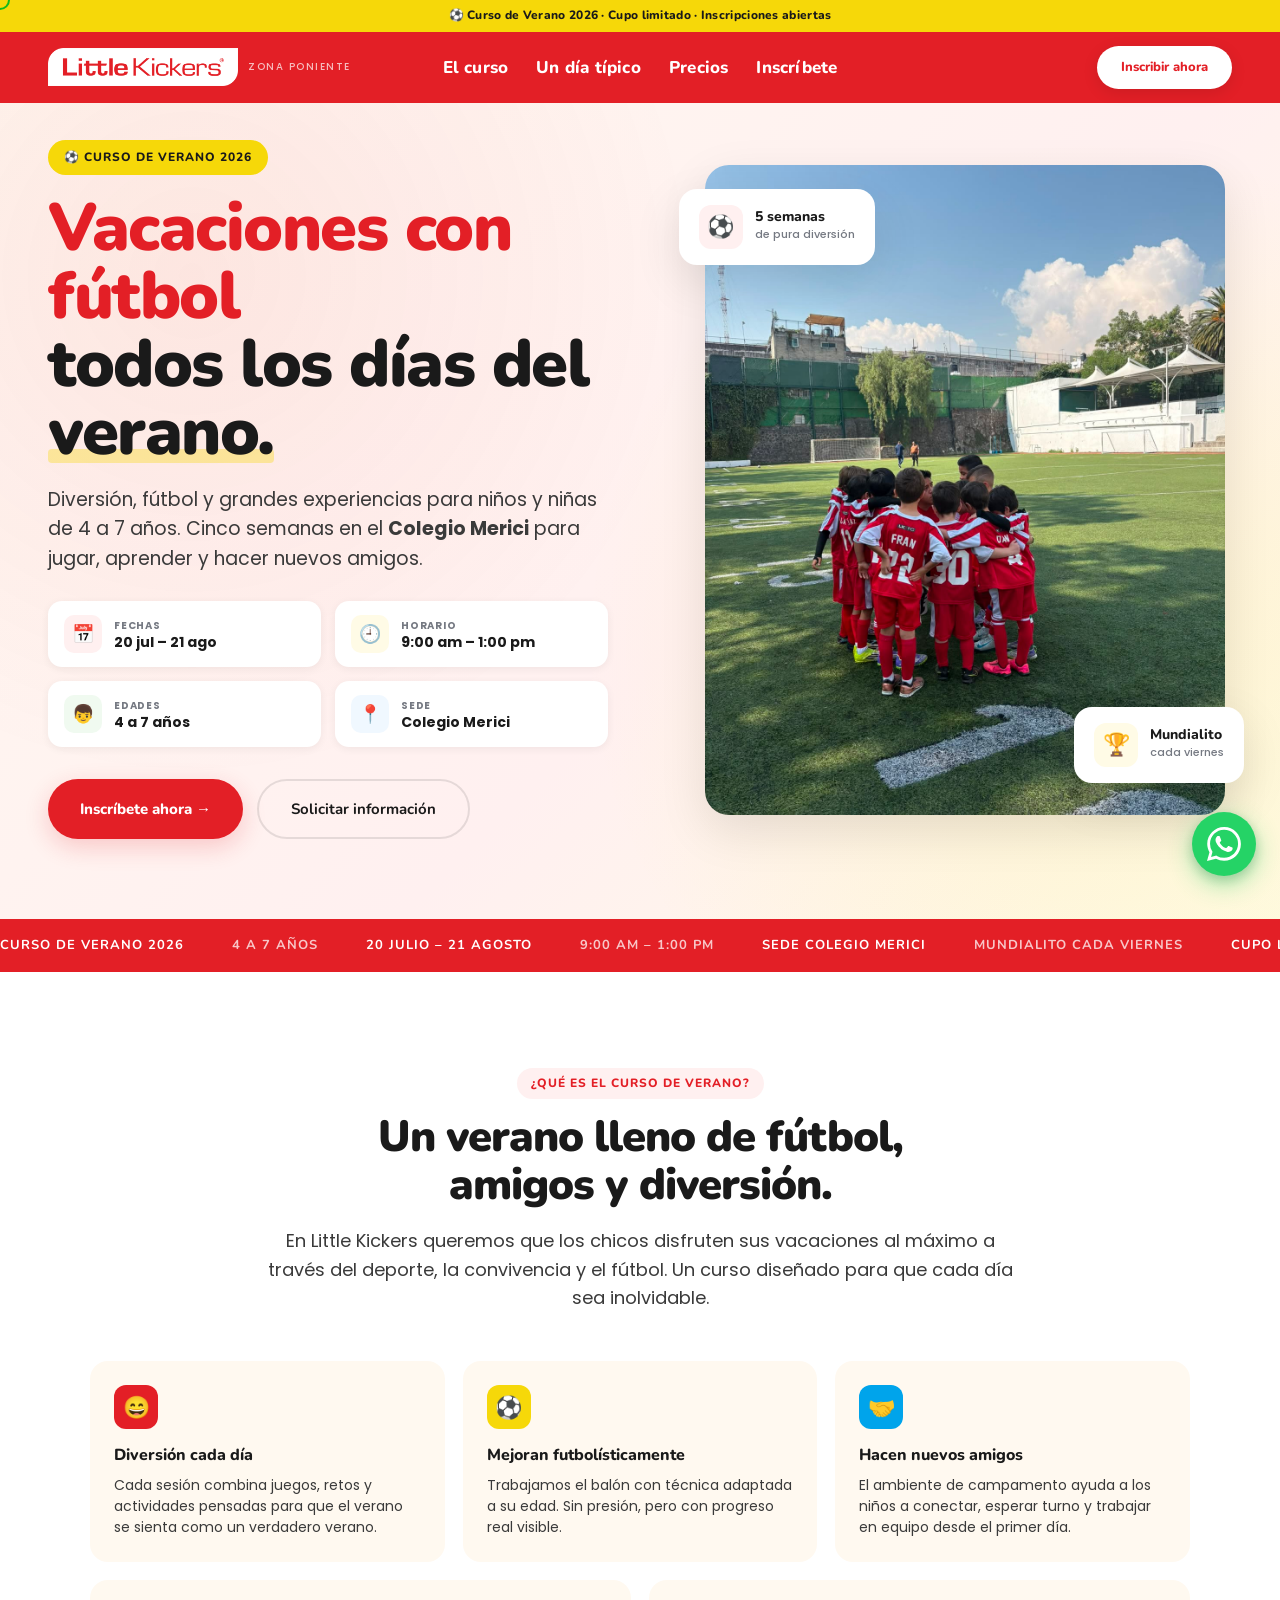
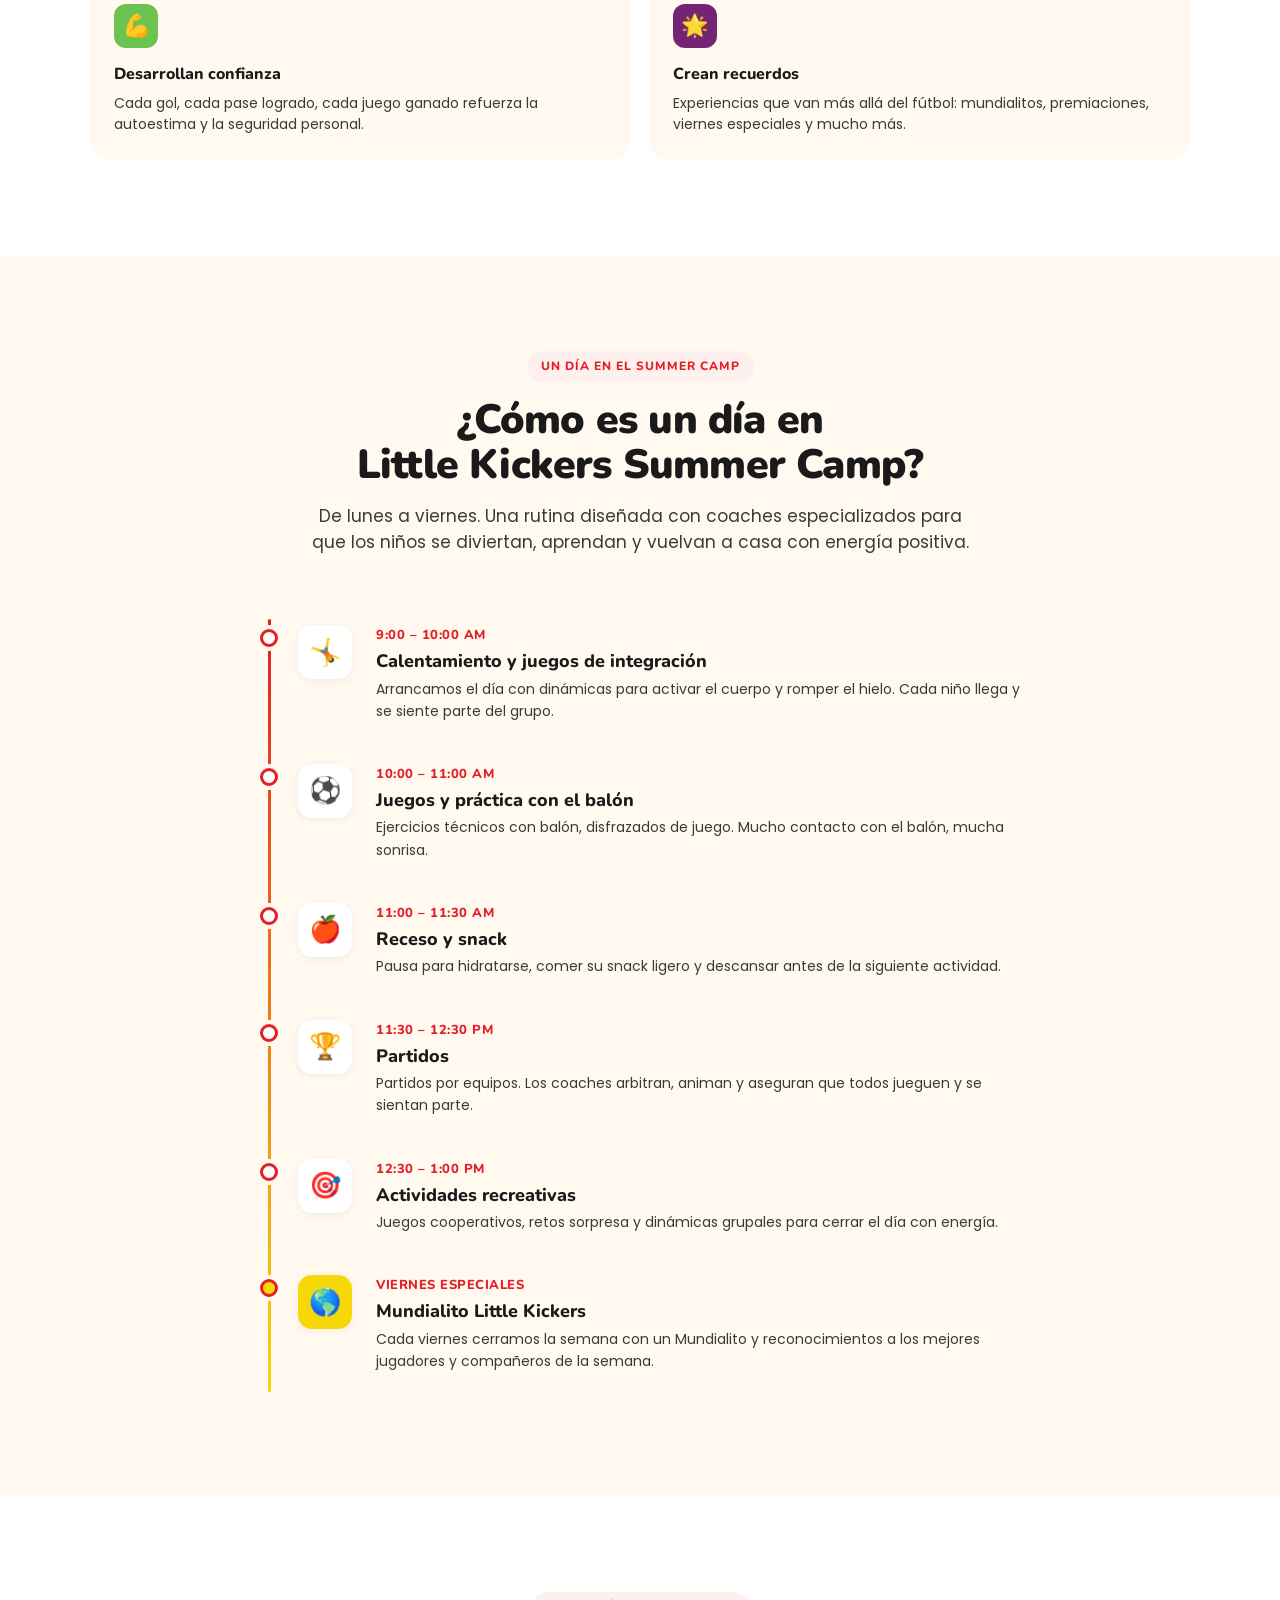
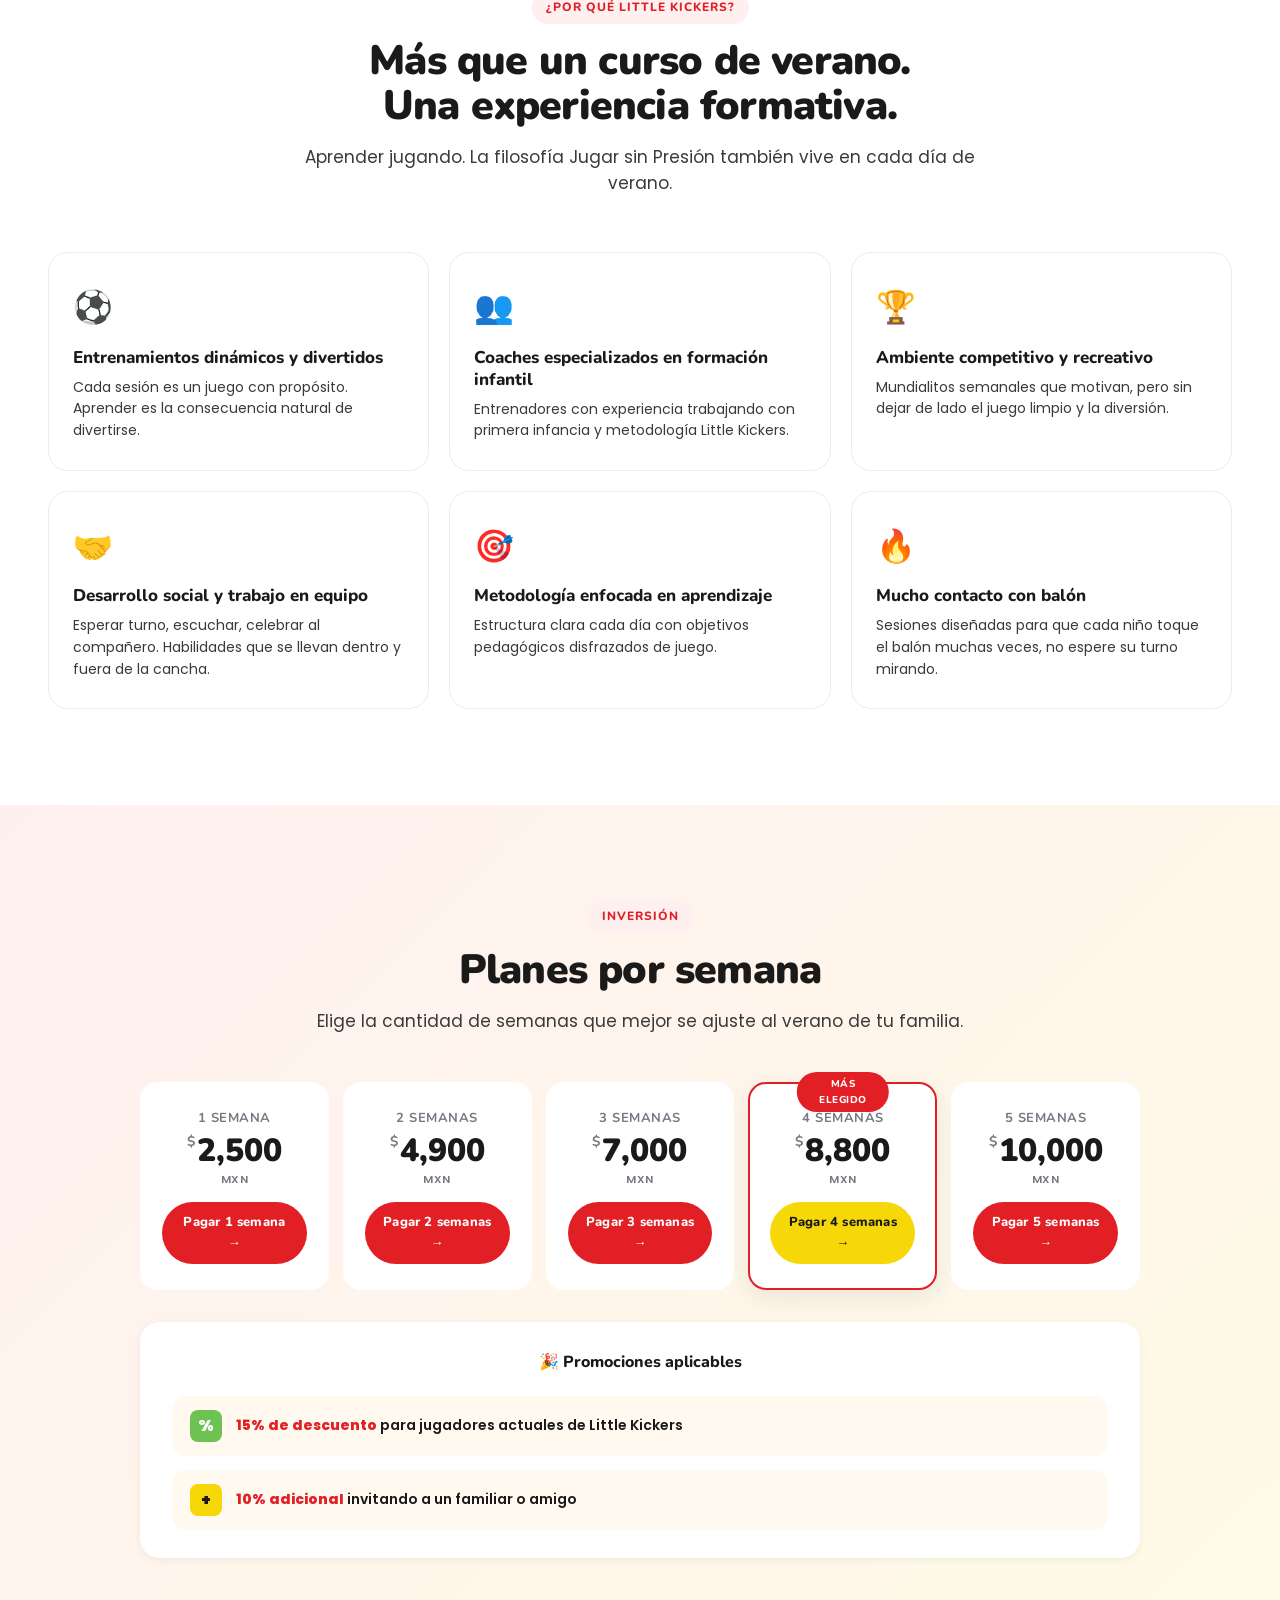
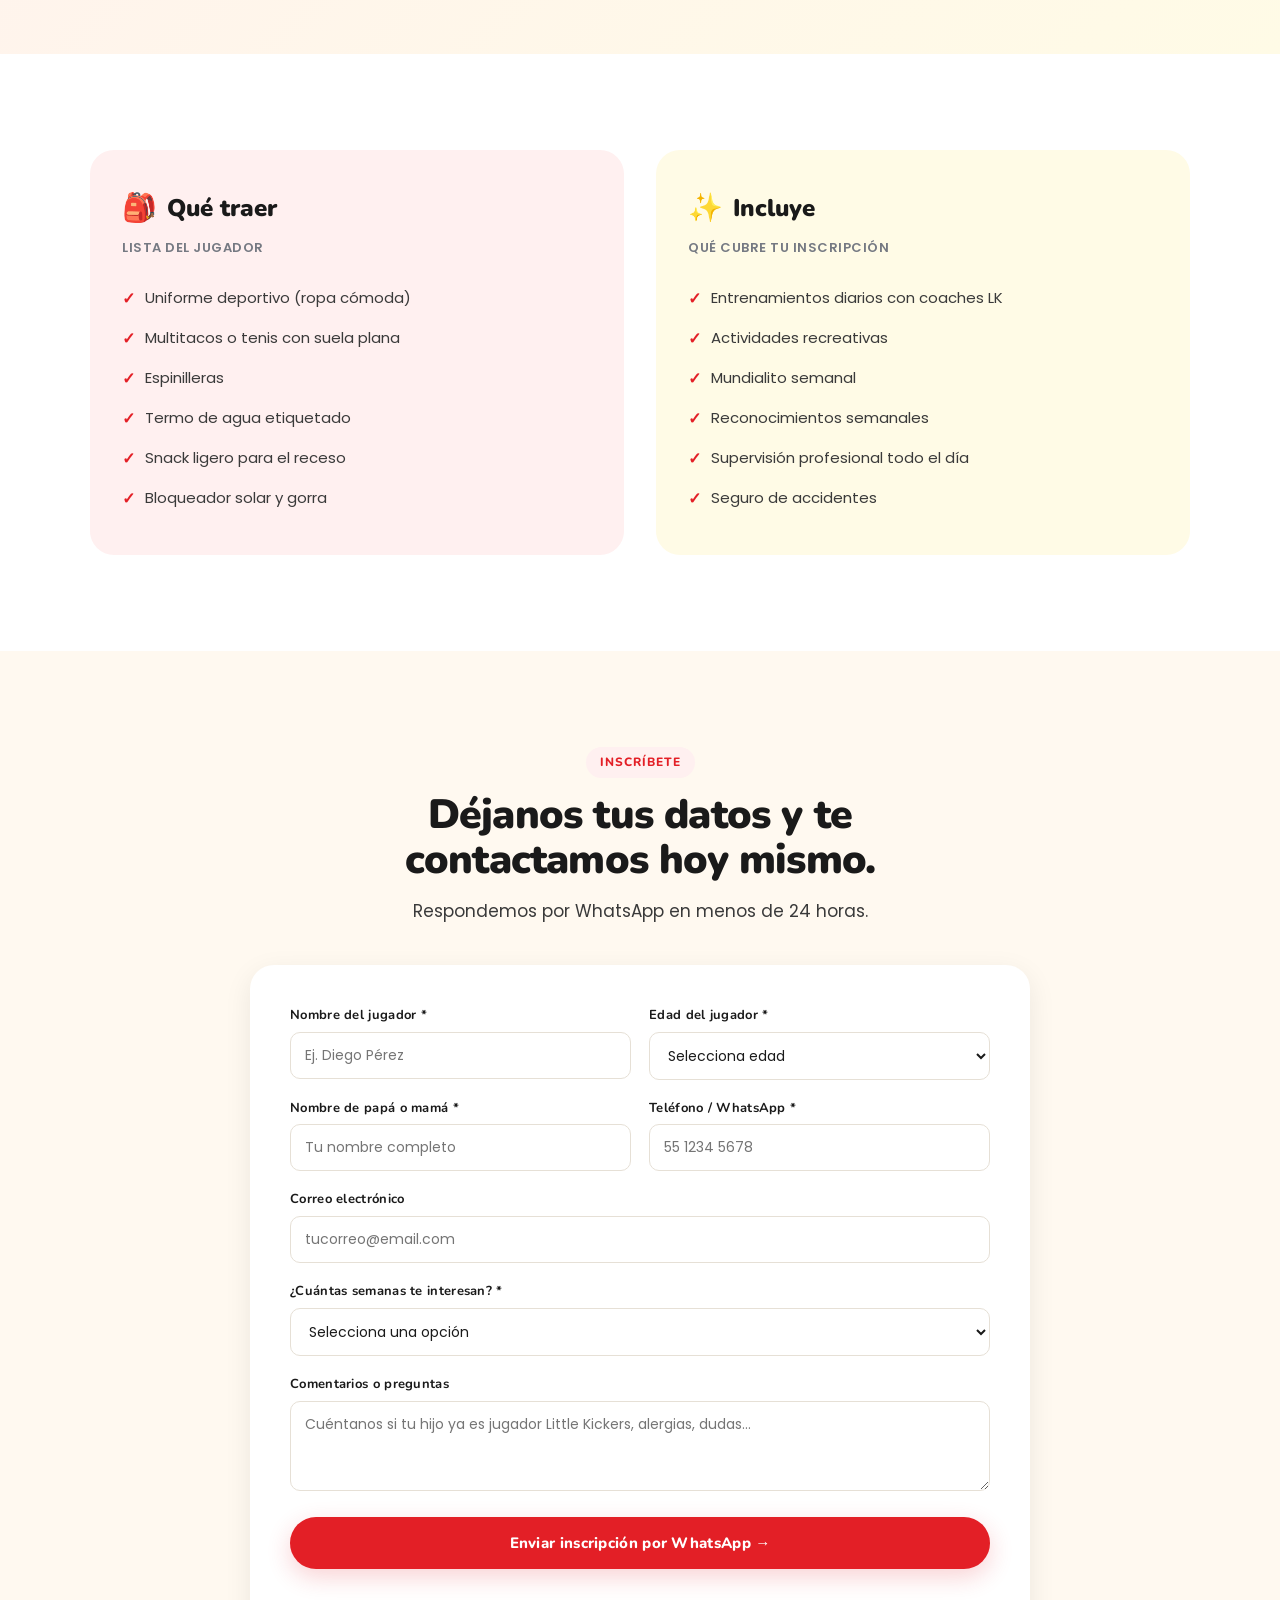
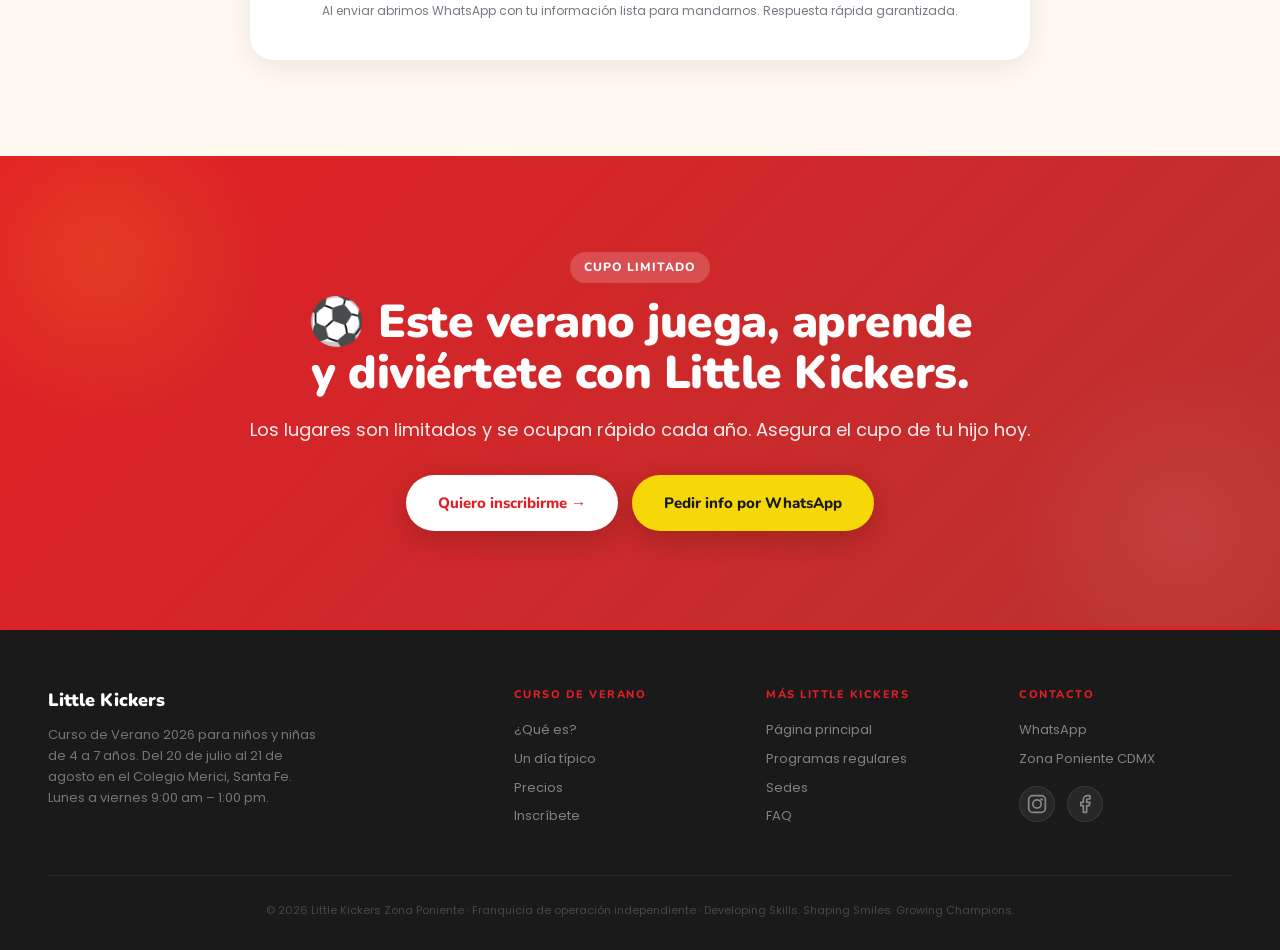
==== curso-verano.html @ 998f004b "Add floating WhatsApp button to Curso de Verano landing Classic round green button bottom-right with" ====
<!DOCTYPE html>
<html lang="es">
<head>
<!-- Google Tag Manager -->
<script>(function(w,d,s,l,i){w[l]=w[l]||[];w[l].push({'gtm.start':
new Date().getTime(),event:'gtm.js'});var f=d.getElementsByTagName(s)[0],
j=d.createElement(s),dl=l!='dataLayer'?'&l='+l:'';j.async=true;j.src=
'https://www.googletagmanager.com/gtm.js?id='+i+dl;f.parentNode.insertBefore(j,f);
})(window,document,'script','dataLayer','GTM-WKDBT7DN');</script>
<!-- End Google Tag Manager -->
<meta charset="UTF-8">
<meta name="viewport" content="width=device-width, initial-scale=1.0">
<title>Curso de Verano Little Kickers 2026 — Fútbol y diversión para niños de 4 a 7 años</title>
<meta name="description" content="Curso de Verano Little Kickers 2026 · Sede Colegio Merici, Santa Fe. Del 20 de julio al 21 de agosto, lunes a viernes 9:00 am a 1:00 pm. Fútbol y experiencias inolvidables para niños y niñas de 4 a 7 años. Cupo limitado.">
<meta name="keywords" content="curso de verano fútbol, summer camp, Little Kickers, curso verano niños, vacaciones fútbol, Interlomas, Santa Fe, Cuajimalpa, Zona Poniente CDMX">
<meta name="author" content="Little Kickers Zona Poniente">
<meta name="robots" content="index, follow">
<meta name="theme-color" content="#E31F26">
<link rel="icon" href="data:image/svg+xml,<svg xmlns='http://www.w3.org/2000/svg' viewBox='0 0 32 32'><rect width='32' height='32' rx='8' fill='%23E31F26'/><text x='50%25' y='55%25' dominant-baseline='central' text-anchor='middle' fill='white' font-family='sans-serif' font-weight='900' font-size='16'>LK</text></svg>">
<meta property="og:type" content="website">
<meta property="og:url" content="https://littlekickers-zonaponiente.vercel.app/curso-verano.html">
<meta property="og:title" content="Curso de Verano Little Kickers 2026">
<meta property="og:description" content="Diversión, fútbol y grandes experiencias para niños de 4 a 7 años. Sede Colegio Merici · Del 20 de julio al 21 de agosto. Cupo limitado.">
<meta property="og:image" content="https://littlekickers-zonaponiente.vercel.app/images/verano-hero.jpg">
<meta property="og:locale" content="es_MX">
<meta name="twitter:card" content="summary_large_image">
<meta name="twitter:title" content="Curso de Verano Little Kickers 2026">
<meta name="twitter:description" content="Vacaciones con fútbol todos los días. 4-7 años. Cupo limitado.">
<meta name="twitter:image" content="https://littlekickers-zonaponiente.vercel.app/images/verano-hero.jpg">
<link rel="preconnect" href="https://fonts.googleapis.com">
<link rel="preconnect" href="https://fonts.gstatic.com" crossorigin>
<link rel="dns-prefetch" href="https://wa.me">
<link rel="preload" as="image" href="images/logo.webp" fetchpriority="high">
<link href="https://fonts.googleapis.com/css2?family=Nunito:wght@400;700;800;900&family=Poppins:wght@300;400;500;600&display=swap" rel="stylesheet">
<link rel="stylesheet" href="styles.css">
<style>
/* ═══ CURSO DE VERANO — Estilos específicos ═══ */

/* Hero adaptado */
.cv-hero{position:relative;min-height:88vh;display:flex;align-items:center;padding:140px 48px 80px;background:linear-gradient(135deg,#FFF9F0 0%,#FFF0F0 60%,#FFFBE6 100%);overflow:hidden}
.cv-hero::before{content:'';position:absolute;inset:0;background-image:radial-gradient(circle at 15% 30%,rgba(227,31,38,.08) 0,transparent 40%),radial-gradient(circle at 85% 70%,rgba(246,216,9,.12) 0,transparent 40%);pointer-events:none}
.cv-hero-in{max-width:1280px;margin:0 auto;width:100%;display:grid;grid-template-columns:1.1fr 1fr;gap:64px;align-items:center;position:relative;z-index:1}
.cv-badge{display:inline-flex;align-items:center;gap:8px;padding:8px 16px;background:var(--lk-yellow);color:var(--dark);border-radius:100px;font-family:'Nunito',sans-serif;font-weight:800;font-size:12px;letter-spacing:1px;text-transform:uppercase;margin-bottom:20px}
.cv-h1{font-family:'Nunito',sans-serif;font-weight:900;font-size:clamp(38px,5.2vw,68px);line-height:1.02;letter-spacing:-1.5px;color:var(--dark);margin-bottom:18px}
.cv-h1 .red{color:var(--lk-red)}
.cv-h1 .uy{display:inline-block;position:relative}
.cv-h1 .uy::after{content:'';position:absolute;left:0;right:0;bottom:4px;height:14px;background:var(--lk-yellow);z-index:-1;border-radius:4px}
.cv-sub{font-size:19px;line-height:1.55;color:var(--body);margin-bottom:28px;max-width:560px}
.cv-info{display:grid;grid-template-columns:1fr 1fr;gap:14px;margin-bottom:32px;max-width:560px}
.cv-info-it{display:flex;align-items:center;gap:12px;padding:14px 16px;background:#fff;border-radius:14px;box-shadow:var(--ss)}
.cv-info-ic{width:38px;height:38px;flex-shrink:0;border-radius:10px;display:flex;align-items:center;justify-content:center;font-size:18px}
.cv-info-tx{display:flex;flex-direction:column}
.cv-info-l{font-size:10px;text-transform:uppercase;letter-spacing:.8px;color:var(--lk-dg);font-weight:700}
.cv-info-v{font-size:14px;font-weight:700;color:var(--dark);line-height:1.2}
.cv-ctas{display:flex;gap:14px;flex-wrap:wrap}
.cv-vis{position:relative;display:flex;align-items:center;justify-content:center}
.cv-vis img{border-radius:24px;box-shadow:var(--sl);width:100%;max-width:520px;aspect-ratio:4/5;object-fit:cover}
.cv-vis-bd{position:absolute;background:#fff;padding:16px 20px;border-radius:18px;box-shadow:var(--sl);display:flex;align-items:center;gap:12px}
.cv-vis-bd.b1{top:24px;left:-20px}
.cv-vis-bd.b2{bottom:32px;right:-12px}
.cv-vis-bd-ic{width:44px;height:44px;border-radius:12px;display:flex;align-items:center;justify-content:center;font-size:22px}
.cv-vis-bd-t{font-family:'Nunito',sans-serif;font-weight:800;font-size:14px;color:var(--dark);line-height:1.2}
.cv-vis-bd-s{font-size:11px;color:var(--lk-dg);font-weight:500}

/* Sección Qué es */
.cv-what{padding:96px 48px;background:#fff}
.cv-what-in{max-width:1100px;margin:0 auto;text-align:center}
.cv-what-h{font-family:'Nunito',sans-serif;font-weight:900;font-size:clamp(30px,3.4vw,46px);line-height:1.1;letter-spacing:-1px;color:var(--dark);margin-bottom:18px}
.cv-what-d{font-size:18px;color:var(--body);max-width:760px;margin:0 auto 48px;line-height:1.6}
.cv-what-list{display:grid;grid-template-columns:repeat(6,1fr);gap:18px;margin-top:40px}
.cv-what-list > :nth-child(1),
.cv-what-list > :nth-child(2),
.cv-what-list > :nth-child(3){grid-column:span 2}
.cv-what-list > :nth-child(4),
.cv-what-list > :nth-child(5){grid-column:span 3}
@media (max-width:900px){.cv-what-list{grid-template-columns:repeat(2,1fr)}.cv-what-list > *{grid-column:auto !important}}
@media (max-width:560px){.cv-what-list{grid-template-columns:1fr}}
.cv-what-c{background:var(--cream);padding:24px;border-radius:18px;text-align:left;transition:transform .35s,box-shadow .35s}
.cv-what-c:hover{transform:translateY(-6px);box-shadow:var(--sm)}
.cv-what-ic{width:44px;height:44px;border-radius:12px;background:var(--lk-red);color:#fff;display:flex;align-items:center;justify-content:center;font-size:22px;margin-bottom:14px}
.cv-what-t{font-family:'Nunito',sans-serif;font-weight:800;font-size:16px;color:var(--dark);margin-bottom:6px}
.cv-what-tx{font-size:14px;color:var(--body);line-height:1.5}

/* Timeline día típico */
.cv-day{padding:96px 48px;background:var(--cream)}
.cv-day-in{max-width:1100px;margin:0 auto}
.cv-day-h-wrap{text-align:center;margin-bottom:56px}
.cv-tl{position:relative;max-width:780px;margin:0 auto;padding-left:48px}
.cv-tl::before{content:'';position:absolute;left:18px;top:8px;bottom:8px;width:3px;background:linear-gradient(180deg,var(--lk-red) 0%,var(--lk-yellow) 100%);border-radius:3px}
.cv-tl-it{position:relative;padding:14px 0 28px;display:flex;gap:24px;align-items:flex-start}
.cv-tl-it::before{content:'';position:absolute;left:-38px;top:18px;width:18px;height:18px;background:#fff;border:3px solid var(--lk-red);border-radius:50%;box-shadow:0 0 0 4px var(--cream)}
.cv-tl-it.special::before{background:var(--lk-yellow);border-color:var(--lk-red)}
.cv-tl-ic{width:54px;height:54px;flex-shrink:0;border-radius:14px;background:#fff;display:flex;align-items:center;justify-content:center;font-size:26px;box-shadow:var(--ss)}
.cv-tl-bd{flex:1}
.cv-tl-hr{font-family:'Nunito',sans-serif;font-weight:800;font-size:13px;color:var(--lk-red);letter-spacing:.5px;text-transform:uppercase;margin-bottom:4px}
.cv-tl-tt{font-family:'Nunito',sans-serif;font-weight:800;font-size:18px;color:var(--dark);line-height:1.3;margin-bottom:4px}
.cv-tl-ds{font-size:14px;color:var(--body)}

/* Por qué LK */
.cv-why{padding:96px 48px;background:#fff}
.cv-why-in{max-width:1200px;margin:0 auto}
.cv-why-h-wrap{text-align:center;margin-bottom:56px}
.cv-why-g{display:grid;grid-template-columns:repeat(3,1fr);gap:20px}
@media (max-width:900px){.cv-why-g{grid-template-columns:repeat(2,1fr)}}
@media (max-width:560px){.cv-why-g{grid-template-columns:1fr}}
.cv-why-c{padding:28px 24px;background:#fff;border:1.5px solid #F0EAE0;border-radius:20px;transition:all .35s}
.cv-why-c:hover{transform:translateY(-6px);box-shadow:var(--sm);border-color:transparent}
.cv-why-ic{font-size:32px;margin-bottom:14px;display:inline-block}
.cv-why-t{font-family:'Nunito',sans-serif;font-weight:800;font-size:17px;color:var(--dark);margin-bottom:8px;line-height:1.3}
.cv-why-d{font-size:14px;color:var(--body);line-height:1.55}

/* Precios */
.cv-prc{padding:96px 48px;background:linear-gradient(135deg,#FFF0F0 0%,#FFFBE6 100%)}
.cv-prc-in{max-width:1000px;margin:0 auto}
.cv-prc-h-wrap{text-align:center;margin-bottom:48px}
.cv-prc-grid{display:grid;grid-template-columns:repeat(auto-fit,minmax(180px,1fr));gap:14px;margin-bottom:32px}
.cv-prc-c{background:#fff;border-radius:18px;padding:24px 20px;text-align:center;position:relative;transition:all .35s;border:2px solid transparent}
.cv-prc-c:hover{transform:translateY(-8px);box-shadow:var(--sm);border-color:var(--lk-yellow)}
.cv-prc-c.feat{border-color:var(--lk-red);box-shadow:var(--sm)}
.cv-prc-c.feat::before{content:'Más elegido';position:absolute;top:-12px;left:50%;transform:translateX(-50%);background:var(--lk-red);color:#fff;padding:4px 12px;border-radius:100px;font-size:10px;font-weight:800;font-family:'Nunito',sans-serif;letter-spacing:.5px;text-transform:uppercase}
.cv-prc-w{font-family:'Nunito',sans-serif;font-weight:700;font-size:13px;color:var(--lk-dg);text-transform:uppercase;letter-spacing:.5px;margin-bottom:6px}
.cv-prc-n{font-family:'Nunito',sans-serif;font-weight:900;font-size:32px;color:var(--dark);line-height:1;margin-bottom:4px}
.cv-prc-n .currency{font-size:14px;color:var(--lk-dg);font-weight:700;vertical-align:top;margin-right:2px}
.cv-prc-mx{font-size:11px;color:var(--lk-dg);font-weight:600;letter-spacing:.5px}
.cv-prc-btn{display:inline-block;margin-top:14px;padding:10px 18px;background:var(--lk-red);color:#fff;font-family:'Nunito',sans-serif;font-weight:800;font-size:13px;text-decoration:none;border-radius:100px;transition:all .25s;width:100%;box-sizing:border-box;letter-spacing:.2px}
.cv-prc-btn:hover{background:var(--lk-red-dark);transform:translateY(-2px);box-shadow:var(--sr)}
.cv-prc-btn-feat{background:var(--lk-yellow);color:var(--dark)}
.cv-prc-btn-feat:hover{background:#FFE85C;color:var(--dark)}
.cv-prc-promo{background:#fff;border-radius:20px;padding:28px 32px;display:flex;flex-direction:column;gap:14px;box-shadow:var(--ss);margin-top:24px}
.cv-prc-promo-h{font-family:'Nunito',sans-serif;font-weight:800;font-size:16px;color:var(--dark);text-align:center;margin-bottom:6px}
.cv-prc-pi{display:flex;align-items:center;gap:14px;padding:14px 18px;background:var(--cream);border-radius:14px}
.cv-prc-pi-ic{width:32px;height:32px;flex-shrink:0;border-radius:8px;background:var(--lk-green);color:#fff;display:flex;align-items:center;justify-content:center;font-size:16px;font-weight:900}
.cv-prc-pi-tx{font-size:14px;color:var(--dark);font-weight:600}
.cv-prc-pi-tx strong{color:var(--lk-red);font-weight:800}

/* Info importante */
.cv-info-sec{padding:96px 48px;background:#fff}
.cv-info-in{max-width:1100px;margin:0 auto;display:grid;grid-template-columns:1fr 1fr;gap:32px}
.cv-info-card{background:var(--cream);border-radius:24px;padding:36px 32px}
.cv-info-card.red{background:#FFF0F0}
.cv-info-card.yel{background:#FFFBE6}
.cv-info-card-h{font-family:'Nunito',sans-serif;font-weight:900;font-size:24px;color:var(--dark);margin-bottom:8px;display:flex;align-items:center;gap:10px}
.cv-info-card-ic{font-size:28px}
.cv-info-card-s{font-size:13px;color:var(--lk-dg);font-weight:600;margin-bottom:20px;text-transform:uppercase;letter-spacing:.5px}
.cv-info-li{display:flex;align-items:flex-start;gap:10px;padding:8px 0;font-size:15px;color:var(--body);line-height:1.5}
.cv-info-li::before{content:'✓';color:var(--lk-red);font-weight:900;font-size:16px;flex-shrink:0}

/* Formulario */
.cv-form-sec{padding:96px 48px;background:var(--cream)}
.cv-form-in{max-width:780px;margin:0 auto}
.cv-form-h-wrap{text-align:center;margin-bottom:40px}
.cv-form{background:#fff;border-radius:24px;padding:40px;box-shadow:var(--sm)}
.cv-form-g{display:grid;grid-template-columns:1fr 1fr;gap:18px}
.cv-form-f{display:flex;flex-direction:column;gap:6px}
.cv-form-f.full{grid-column:1/-1}
.cv-form-l{font-family:'Nunito',sans-serif;font-weight:700;font-size:13px;color:var(--dark);letter-spacing:.3px}
.cv-form-i,.cv-form-s,.cv-form-t{width:100%;padding:12px 14px;border:1.5px solid #E6E0D6;border-radius:10px;font-family:'Poppins',sans-serif;font-size:14px;color:var(--dark);background:#fff;transition:border-color .25s}
.cv-form-i:focus,.cv-form-s:focus,.cv-form-t:focus{outline:none;border-color:var(--lk-red)}
.cv-form-t{min-height:90px;resize:vertical;font-family:'Poppins',sans-serif}
.cv-form-btn{grid-column:1/-1;margin-top:8px;padding:16px 28px;background:var(--lk-red);color:#fff;border:none;border-radius:100px;font-family:'Nunito',sans-serif;font-weight:800;font-size:15px;letter-spacing:.3px;cursor:pointer;transition:all .3s;box-shadow:var(--sr)}
.cv-form-btn:hover{background:var(--lk-red-dark);transform:translateY(-2px);box-shadow:var(--sl)}
.cv-form-note{text-align:center;font-size:12px;color:var(--lk-dg);margin-top:14px;grid-column:1/-1}

/* Final CTA */
.cv-fcta{padding:96px 48px;background:linear-gradient(135deg,var(--lk-red) 0%,#B8322E 100%);text-align:center;position:relative;overflow:hidden}
.cv-fcta::before{content:'';position:absolute;top:-100px;left:-100px;width:400px;height:400px;background:radial-gradient(circle,rgba(246,216,9,.15) 0,transparent 60%);border-radius:50%}
.cv-fcta::after{content:'';position:absolute;bottom:-100px;right:-100px;width:400px;height:400px;background:radial-gradient(circle,rgba(255,255,255,.08) 0,transparent 60%);border-radius:50%}
.cv-fcta-in{max-width:780px;margin:0 auto;position:relative;z-index:1}
.cv-fcta-h{font-family:'Nunito',sans-serif;font-weight:900;font-size:clamp(30px,3.6vw,48px);line-height:1.1;color:#fff;margin-bottom:18px;letter-spacing:-.5px}
.cv-fcta-d{font-size:18px;color:rgba(255,255,255,.92);margin-bottom:32px;line-height:1.5}
.cv-fcta-ctas{display:flex;gap:14px;justify-content:center;flex-wrap:wrap}
.cv-btn-w{display:inline-flex;align-items:center;gap:10px;padding:16px 32px;background:#fff;color:var(--lk-red);font-family:'Nunito',sans-serif;font-weight:800;font-size:15px;text-decoration:none;border-radius:100px;transition:all .3s;box-shadow:0 8px 28px rgba(0,0,0,.18)}
.cv-btn-w:hover{transform:translateY(-3px);box-shadow:0 12px 36px rgba(0,0,0,.25)}
.cv-btn-y{display:inline-flex;align-items:center;gap:10px;padding:16px 32px;background:var(--lk-yellow);color:var(--dark);font-family:'Nunito',sans-serif;font-weight:800;font-size:15px;text-decoration:none;border-radius:100px;transition:all .3s;box-shadow:0 8px 28px rgba(0,0,0,.2)}
.cv-btn-y:hover{transform:translateY(-3px);box-shadow:0 12px 36px rgba(0,0,0,.3)}

/* Sección headers reutilizables */
.cv-tag{display:inline-block;padding:6px 14px;background:#FFF0F0;color:var(--lk-red);font-family:'Nunito',sans-serif;font-weight:800;font-size:12px;letter-spacing:1px;text-transform:uppercase;border-radius:100px;margin-bottom:14px}
.cv-sec-h{font-family:'Nunito',sans-serif;font-weight:900;font-size:clamp(28px,3.2vw,42px);line-height:1.1;color:var(--dark);letter-spacing:-.8px;margin-bottom:14px}
.cv-sec-d{font-size:17px;color:var(--body);max-width:680px;margin:0 auto;line-height:1.55}

/* Responsive */
@media (max-width:980px){
  .cv-hero{min-height:auto;padding:130px 24px 60px}
  .cv-hero-in{grid-template-columns:1fr;gap:40px}
  .cv-vis{order:-1}
  .cv-vis-bd.b1{left:-8px}
  .cv-vis-bd.b2{right:-8px}
  .cv-info{grid-template-columns:1fr 1fr}
  .cv-what,.cv-day,.cv-why,.cv-prc,.cv-info-sec,.cv-form-sec,.cv-fcta{padding:64px 24px}
  .cv-info-in{grid-template-columns:1fr}
  .cv-form{padding:28px 22px}
  .cv-form-g{grid-template-columns:1fr}
  .cv-tl{padding-left:36px}
  .cv-tl::before{left:10px}
  .cv-tl-it::before{left:-30px}
  .cv-tl-ic{width:46px;height:46px;font-size:22px}
}
@media (max-width:480px){
  .cv-info{grid-template-columns:1fr}
  .cv-vis img{max-width:100%}
  .cv-vis-bd{padding:10px 14px}
  .cv-vis-bd-ic{width:36px;height:36px;font-size:18px}
  .cv-vis-bd-t{font-size:12px}
  .cv-vis-bd-s{font-size:10px}
}
</style>
</head>
<body>
<!-- Google Tag Manager (noscript) -->
<noscript><iframe src="https://www.googletagmanager.com/ns.html?id=GTM-WKDBT7DN" height="0" width="0" style="display:none;visibility:hidden"></iframe></noscript>
<!-- End Google Tag Manager (noscript) -->

<div class="prog" id="prog"></div>

<!-- TOP BAR -->
<div class="top-bar" id="topbar">
  <span class="top-bar-text">⚽ Curso de Verano 2026 · Cupo limitado · Inscripciones abiertas</span>
</div>

<!-- NAV -->
<nav id="nav">
  <a href="index.html" class="n-logo">
    <div class="n-logo-icon">
      <img src="images/logo.webp" alt="Little Kickers" height="38">
    </div>
    <div class="n-logo-txt">
      <div class="n-logo-sub">Zona Poniente</div>
    </div>
  </a>
  <div class="n-links">
    <a href="#que-es" class="n-link">El curso</a>
    <a href="#dia" class="n-link">Un día típico</a>
    <a href="#precios" class="n-link">Precios</a>
    <a href="#formulario" class="n-link">Inscríbete</a>
  </div>
  <a href="https://wa.me/5215565245035?text=Hola%2C%20me%20interesa%20el%20Curso%20de%20Verano%20Little%20Kickers%202026.%20Mi%20hijo%20tiene%20___%20años." class="n-cta" target="_blank" rel="noopener">Inscribir ahora</a>
  <div class="ham" id="ham" data-action="menu"><span></span><span></span><span></span></div>
</nav>
<div class="mob-menu" id="mob">
  <a href="#que-es" data-action="menu">El curso</a>
  <a href="#dia" data-action="menu">Un día típico</a>
  <a href="#precios" data-action="menu">Precios</a>
  <a href="#formulario" data-action="menu">Inscríbete</a>
  <a href="https://wa.me/5215565245035?text=Hola%2C%20me%20interesa%20el%20Curso%20de%20Verano%20Little%20Kickers%202026." target="_blank" rel="noopener" style="color:var(--lk-red)" data-action="menu">Inscribir ahora →</a>
</div>

<!-- ═══ HERO ═══ -->
<section class="cv-hero" id="inicio">
  <div class="cv-hero-in">
    <div>
      <div class="cv-badge">⚽ Curso de Verano 2026</div>
      <h1 class="cv-h1"><span class="red">Vacaciones con fútbol</span><br>todos los días del <span class="uy">verano.</span></h1>
      <p class="cv-sub">Diversión, fútbol y grandes experiencias para niños y niñas de 4 a 7 años. Cinco semanas en el <strong>Colegio Merici</strong> para jugar, aprender y hacer nuevos amigos.</p>

      <div class="cv-info">
        <div class="cv-info-it">
          <div class="cv-info-ic" style="background:#FFF0F0;color:var(--lk-red)">📅</div>
          <div class="cv-info-tx">
            <span class="cv-info-l">Fechas</span>
            <span class="cv-info-v">20 jul – 21 ago</span>
          </div>
        </div>
        <div class="cv-info-it">
          <div class="cv-info-ic" style="background:#FFFBE6;color:#A88800">🕘</div>
          <div class="cv-info-tx">
            <span class="cv-info-l">Horario</span>
            <span class="cv-info-v">9:00 am – 1:00 pm</span>
          </div>
        </div>
        <div class="cv-info-it">
          <div class="cv-info-ic" style="background:#F0FAF0;color:var(--lk-green-ada)">👦</div>
          <div class="cv-info-tx">
            <span class="cv-info-l">Edades</span>
            <span class="cv-info-v">4 a 7 años</span>
          </div>
        </div>
        <a class="cv-info-it" href="https://www.google.com/maps/place/Colegio+Merici/@19.3832648,-99.2578857,17z/data=!3m1!4b1!4m6!3m5!1s0x85d2011f761e665d:0x805bfde3158527c1!8m2!3d19.3832598!4d-99.2553108!16s%2Fg%2F1ptwy5fjj?entry=ttu" target="_blank" rel="noopener" style="text-decoration:none">
          <div class="cv-info-ic" style="background:#F0F8FF;color:var(--lk-blue-ada)">📍</div>
          <div class="cv-info-tx">
            <span class="cv-info-l">Sede</span>
            <span class="cv-info-v">Colegio Merici</span>
          </div>
        </a>
      </div>

      <div class="cv-ctas">
        <a href="#formulario" class="btn-r">Inscríbete ahora →</a>
        <a href="https://wa.me/5215565245035?text=Hola%2C%20me%20interesa%20informaci%C3%B3n%20del%20Curso%20de%20Verano%20Little%20Kickers%202026." class="btn-o" target="_blank" rel="noopener">Solicitar información</a>
      </div>
    </div>

    <div class="cv-vis">
      <img src="images/verano-hero.jpg" alt="Niños del Curso de Verano Little Kickers en círculo de equipo en el Colegio Merici" loading="eager">
      <div class="cv-vis-bd b1">
        <div class="cv-vis-bd-ic" style="background:#FFF0F0">⚽</div>
        <div>
          <div class="cv-vis-bd-t">5 semanas</div>
          <div class="cv-vis-bd-s">de pura diversión</div>
        </div>
      </div>
      <div class="cv-vis-bd b2">
        <div class="cv-vis-bd-ic" style="background:#FFFBE6">🏆</div>
        <div>
          <div class="cv-vis-bd-t">Mundialito</div>
          <div class="cv-vis-bd-s">cada viernes</div>
        </div>
      </div>
    </div>
  </div>
</section>

<!-- TICKER -->
<div class="ticker"><div class="ticker-track">
  <span class="ti"><strong>Curso de Verano 2026</strong></span><span class="ti">4 a 7 años</span><span class="ti"><strong>20 julio – 21 agosto</strong></span><span class="ti">9:00 am – 1:00 pm</span><span class="ti"><strong>Sede Colegio Merici</strong></span><span class="ti">Mundialito cada viernes</span><span class="ti"><strong>Cupo limitado</strong></span>
  <span class="ti"><strong>Curso de Verano 2026</strong></span><span class="ti">4 a 7 años</span><span class="ti"><strong>20 julio – 21 agosto</strong></span><span class="ti">9:00 am – 1:00 pm</span><span class="ti"><strong>Sede Colegio Merici</strong></span><span class="ti">Mundialito cada viernes</span><span class="ti"><strong>Cupo limitado</strong></span>
</div></div>

<!-- ═══ ¿QUÉ ES? ═══ -->
<section class="cv-what" id="que-es">
  <div class="cv-what-in">
    <div class="cv-tag rv">¿Qué es el Curso de Verano?</div>
    <h2 class="cv-what-h rv d1">Un verano lleno de fútbol,<br>amigos y diversión.</h2>
    <p class="cv-what-d rv d2">En Little Kickers queremos que los chicos disfruten sus vacaciones al máximo a través del deporte, la convivencia y el fútbol. Un curso diseñado para que cada día sea inolvidable.</p>

    <div class="cv-what-list">
      <div class="cv-what-c rv">
        <div class="cv-what-ic">😄</div>
        <div class="cv-what-t">Diversión cada día</div>
        <div class="cv-what-tx">Cada sesión combina juegos, retos y actividades pensadas para que el verano se sienta como un verdadero verano.</div>
      </div>
      <div class="cv-what-c rv d1">
        <div class="cv-what-ic" style="background:var(--lk-yellow);color:var(--dark)">⚽</div>
        <div class="cv-what-t">Mejoran futbolísticamente</div>
        <div class="cv-what-tx">Trabajamos el balón con técnica adaptada a su edad. Sin presión, pero con progreso real visible.</div>
      </div>
      <div class="cv-what-c rv d2">
        <div class="cv-what-ic" style="background:var(--lk-blue);color:#fff">🤝</div>
        <div class="cv-what-t">Hacen nuevos amigos</div>
        <div class="cv-what-tx">El ambiente de campamento ayuda a los niños a conectar, esperar turno y trabajar en equipo desde el primer día.</div>
      </div>
      <div class="cv-what-c rv d3">
        <div class="cv-what-ic" style="background:var(--lk-green);color:#fff">💪</div>
        <div class="cv-what-t">Desarrollan confianza</div>
        <div class="cv-what-tx">Cada gol, cada pase logrado, cada juego ganado refuerza la autoestima y la seguridad personal.</div>
      </div>
      <div class="cv-what-c rv d4">
        <div class="cv-what-ic" style="background:var(--lk-purple);color:#fff">🌟</div>
        <div class="cv-what-t">Crean recuerdos</div>
        <div class="cv-what-tx">Experiencias que van más allá del fútbol: mundialitos, premiaciones, viernes especiales y mucho más.</div>
      </div>
    </div>
  </div>
</section>

<!-- ═══ DÍA TÍPICO ═══ -->
<section class="cv-day" id="dia">
  <div class="cv-day-in">
    <div class="cv-day-h-wrap">
      <div class="cv-tag rv">Un día en el Summer Camp</div>
      <h2 class="cv-sec-h rv d1">¿Cómo es un día en<br>Little Kickers Summer Camp?</h2>
      <p class="cv-sec-d rv d2" style="margin-top:16px">De lunes a viernes. Una rutina diseñada con coaches especializados para que los niños se diviertan, aprendan y vuelvan a casa con energía positiva.</p>
    </div>

    <div class="cv-tl">
      <div class="cv-tl-it rv">
        <div class="cv-tl-ic">🤸</div>
        <div class="cv-tl-bd">
          <div class="cv-tl-hr">9:00 – 10:00 am</div>
          <div class="cv-tl-tt">Calentamiento y juegos de integración</div>
          <div class="cv-tl-ds">Arrancamos el día con dinámicas para activar el cuerpo y romper el hielo. Cada niño llega y se siente parte del grupo.</div>
        </div>
      </div>
      <div class="cv-tl-it rv d1">
        <div class="cv-tl-ic">⚽</div>
        <div class="cv-tl-bd">
          <div class="cv-tl-hr">10:00 – 11:00 am</div>
          <div class="cv-tl-tt">Juegos y práctica con el balón</div>
          <div class="cv-tl-ds">Ejercicios técnicos con balón, disfrazados de juego. Mucho contacto con el balón, mucha sonrisa.</div>
        </div>
      </div>
      <div class="cv-tl-it rv d2">
        <div class="cv-tl-ic">🍎</div>
        <div class="cv-tl-bd">
          <div class="cv-tl-hr">11:00 – 11:30 am</div>
          <div class="cv-tl-tt">Receso y snack</div>
          <div class="cv-tl-ds">Pausa para hidratarse, comer su snack ligero y descansar antes de la siguiente actividad.</div>
        </div>
      </div>
      <div class="cv-tl-it rv d3">
        <div class="cv-tl-ic">🏆</div>
        <div class="cv-tl-bd">
          <div class="cv-tl-hr">11:30 – 12:30 pm</div>
          <div class="cv-tl-tt">Partidos</div>
          <div class="cv-tl-ds">Partidos por equipos. Los coaches arbitran, animan y aseguran que todos jueguen y se sientan parte.</div>
        </div>
      </div>
      <div class="cv-tl-it rv d4">
        <div class="cv-tl-ic">🎯</div>
        <div class="cv-tl-bd">
          <div class="cv-tl-hr">12:30 – 1:00 pm</div>
          <div class="cv-tl-tt">Actividades recreativas</div>
          <div class="cv-tl-ds">Juegos cooperativos, retos sorpresa y dinámicas grupales para cerrar el día con energía.</div>
        </div>
      </div>
      <div class="cv-tl-it special rv d5">
        <div class="cv-tl-ic" style="background:var(--lk-yellow)">🌎</div>
        <div class="cv-tl-bd">
          <div class="cv-tl-hr">Viernes especiales</div>
          <div class="cv-tl-tt">Mundialito Little Kickers</div>
          <div class="cv-tl-ds">Cada viernes cerramos la semana con un Mundialito y reconocimientos a los mejores jugadores y compañeros de la semana.</div>
        </div>
      </div>
    </div>
  </div>
</section>

<!-- ═══ ¿POR QUÉ LITTLE KICKERS? ═══ -->
<section class="cv-why">
  <div class="cv-why-in">
    <div class="cv-why-h-wrap">
      <div class="cv-tag rv">¿Por qué Little Kickers?</div>
      <h2 class="cv-sec-h rv d1">Más que un curso de verano.<br>Una experiencia formativa.</h2>
      <p class="cv-sec-d rv d2" style="margin-top:16px">Aprender jugando. La filosofía Jugar sin Presión también vive en cada día de verano.</p>
    </div>

    <div class="cv-why-g">
      <div class="cv-why-c rv">
        <div class="cv-why-ic">⚽</div>
        <div class="cv-why-t">Entrenamientos dinámicos y divertidos</div>
        <div class="cv-why-d">Cada sesión es un juego con propósito. Aprender es la consecuencia natural de divertirse.</div>
      </div>
      <div class="cv-why-c rv d1">
        <div class="cv-why-ic">👥</div>
        <div class="cv-why-t">Coaches especializados en formación infantil</div>
        <div class="cv-why-d">Entrenadores con experiencia trabajando con primera infancia y metodología Little Kickers.</div>
      </div>
      <div class="cv-why-c rv d2">
        <div class="cv-why-ic">🏆</div>
        <div class="cv-why-t">Ambiente competitivo y recreativo</div>
        <div class="cv-why-d">Mundialitos semanales que motivan, pero sin dejar de lado el juego limpio y la diversión.</div>
      </div>
      <div class="cv-why-c rv d3">
        <div class="cv-why-ic">🤝</div>
        <div class="cv-why-t">Desarrollo social y trabajo en equipo</div>
        <div class="cv-why-d">Esperar turno, escuchar, celebrar al compañero. Habilidades que se llevan dentro y fuera de la cancha.</div>
      </div>
      <div class="cv-why-c rv d4">
        <div class="cv-why-ic">🎯</div>
        <div class="cv-why-t">Metodología enfocada en aprendizaje</div>
        <div class="cv-why-d">Estructura clara cada día con objetivos pedagógicos disfrazados de juego.</div>
      </div>
      <div class="cv-why-c rv d5">
        <div class="cv-why-ic">🔥</div>
        <div class="cv-why-t">Mucho contacto con balón</div>
        <div class="cv-why-d">Sesiones diseñadas para que cada niño toque el balón muchas veces, no espere su turno mirando.</div>
      </div>
    </div>
  </div>
</section>

<!-- ═══ COSTOS Y PROMOCIONES ═══ -->
<section class="cv-prc" id="precios">
  <div class="cv-prc-in">
    <div class="cv-prc-h-wrap">
      <div class="cv-tag rv">Inversión</div>
      <h2 class="cv-sec-h rv d1">Planes por semana</h2>
      <p class="cv-sec-d rv d2" style="margin-top:16px">Elige la cantidad de semanas que mejor se ajuste al verano de tu familia.</p>
    </div>

    <div class="cv-prc-grid">
      <div class="cv-prc-c rv">
        <div class="cv-prc-w">1 semana</div>
        <div class="cv-prc-n"><span class="currency">$</span>2,500</div>
        <div class="cv-prc-mx">MXN</div>
        <a href="https://buy.stripe.com/14k3g6gAbemd6CQ004" class="cv-prc-btn" data-plan="1" target="_blank" rel="noopener">Pagar 1 semana →</a>
      </div>
      <div class="cv-prc-c rv d1">
        <div class="cv-prc-w">2 semanas</div>
        <div class="cv-prc-n"><span class="currency">$</span>4,900</div>
        <div class="cv-prc-mx">MXN</div>
        <a href="https://buy.stripe.com/cN217YbfRdi9e5i7sx" class="cv-prc-btn" data-plan="2" target="_blank" rel="noopener">Pagar 2 semanas →</a>
      </div>
      <div class="cv-prc-c rv d2">
        <div class="cv-prc-w">3 semanas</div>
        <div class="cv-prc-n"><span class="currency">$</span>7,000</div>
        <div class="cv-prc-mx">MXN</div>
        <a href="https://buy.stripe.com/6oE2c23Np3Hz7GU7sy" class="cv-prc-btn" data-plan="3" target="_blank" rel="noopener">Pagar 3 semanas →</a>
      </div>
      <div class="cv-prc-c feat rv d3">
        <div class="cv-prc-w">4 semanas</div>
        <div class="cv-prc-n"><span class="currency">$</span>8,800</div>
        <div class="cv-prc-mx">MXN</div>
        <a href="https://buy.stripe.com/00gaIy1Fh6TL3qE3cj" class="cv-prc-btn cv-prc-btn-feat" data-plan="4" target="_blank" rel="noopener">Pagar 4 semanas →</a>
      </div>
      <div class="cv-prc-c rv d4">
        <div class="cv-prc-w">5 semanas</div>
        <div class="cv-prc-n"><span class="currency">$</span>10,000</div>
        <div class="cv-prc-mx">MXN</div>
        <a href="https://buy.stripe.com/3cs7wmdnZba14uI5ks" class="cv-prc-btn" data-plan="5" target="_blank" rel="noopener">Pagar 5 semanas →</a>
      </div>
    </div>

    <div class="cv-prc-promo rv">
      <div class="cv-prc-promo-h">🎉 Promociones aplicables</div>
      <div class="cv-prc-pi">
        <div class="cv-prc-pi-ic">%</div>
        <div class="cv-prc-pi-tx"><strong>15% de descuento</strong> para jugadores actuales de Little Kickers</div>
      </div>
      <div class="cv-prc-pi">
        <div class="cv-prc-pi-ic" style="background:var(--lk-yellow);color:var(--dark)">+</div>
        <div class="cv-prc-pi-tx"><strong>10% adicional</strong> invitando a un familiar o amigo</div>
      </div>
    </div>
  </div>
</section>

<!-- ═══ INFORMACIÓN IMPORTANTE ═══ -->
<section class="cv-info-sec">
  <div class="cv-info-in">
    <div class="cv-info-card red rv">
      <div class="cv-info-card-h"><span class="cv-info-card-ic">🎒</span> Qué traer</div>
      <div class="cv-info-card-s">Lista del jugador</div>
      <div class="cv-info-li">Uniforme deportivo (ropa cómoda)</div>
      <div class="cv-info-li">Multitacos o tenis con suela plana</div>
      <div class="cv-info-li">Espinilleras</div>
      <div class="cv-info-li">Termo de agua etiquetado</div>
      <div class="cv-info-li">Snack ligero para el receso</div>
      <div class="cv-info-li">Bloqueador solar y gorra</div>
    </div>
    <div class="cv-info-card yel rv d1">
      <div class="cv-info-card-h"><span class="cv-info-card-ic">✨</span> Incluye</div>
      <div class="cv-info-card-s">Qué cubre tu inscripción</div>
      <div class="cv-info-li">Entrenamientos diarios con coaches LK</div>
      <div class="cv-info-li">Actividades recreativas</div>
      <div class="cv-info-li">Mundialito semanal</div>
      <div class="cv-info-li">Reconocimientos semanales</div>
      <div class="cv-info-li">Supervisión profesional todo el día</div>
      <div class="cv-info-li">Seguro de accidentes</div>
    </div>
  </div>
</section>

<!-- ═══ FORMULARIO ═══ -->
<section class="cv-form-sec" id="formulario">
  <div class="cv-form-in">
    <div class="cv-form-h-wrap">
      <div class="cv-tag rv">Inscríbete</div>
      <h2 class="cv-sec-h rv d1">Déjanos tus datos y te<br>contactamos hoy mismo.</h2>
      <p class="cv-sec-d rv d2" style="margin-top:16px">Respondemos por WhatsApp en menos de 24 horas.</p>
    </div>

    <form class="cv-form rv" id="cv-form" action="https://wa.me/5215565245035" method="get" target="_blank">
      <div class="cv-form-g">
        <div class="cv-form-f">
          <label class="cv-form-l" for="f-jugador">Nombre del jugador *</label>
          <input class="cv-form-i" type="text" id="f-jugador" name="f-jugador" required placeholder="Ej. Diego Pérez">
        </div>
        <div class="cv-form-f">
          <label class="cv-form-l" for="f-edad">Edad del jugador *</label>
          <select class="cv-form-s" id="f-edad" name="f-edad" required>
            <option value="">Selecciona edad</option>
            <option value="4">4 años</option>
            <option value="5">5 años</option>
            <option value="6">6 años</option>
            <option value="7">7 años</option>
          </select>
        </div>
        <div class="cv-form-f">
          <label class="cv-form-l" for="f-papa">Nombre de papá o mamá *</label>
          <input class="cv-form-i" type="text" id="f-papa" name="f-papa" required placeholder="Tu nombre completo">
        </div>
        <div class="cv-form-f">
          <label class="cv-form-l" for="f-tel">Teléfono / WhatsApp *</label>
          <input class="cv-form-i" type="tel" id="f-tel" name="f-tel" required placeholder="55 1234 5678">
        </div>
        <div class="cv-form-f full">
          <label class="cv-form-l" for="f-mail">Correo electrónico</label>
          <input class="cv-form-i" type="email" id="f-mail" name="f-mail" placeholder="tucorreo@email.com">
        </div>
        <div class="cv-form-f full">
          <label class="cv-form-l" for="f-semanas">¿Cuántas semanas te interesan? *</label>
          <select class="cv-form-s" id="f-semanas" name="f-semanas" required>
            <option value="">Selecciona una opción</option>
            <option value="1">1 semana — $2,500</option>
            <option value="2">2 semanas — $4,900</option>
            <option value="3">3 semanas — $7,000</option>
            <option value="4">4 semanas — $8,800</option>
            <option value="5">5 semanas — $10,000</option>
            <option value="por-definir">Aún no estoy seguro, quiero info</option>
          </select>
        </div>
        <div class="cv-form-f full">
          <label class="cv-form-l" for="f-com">Comentarios o preguntas</label>
          <textarea class="cv-form-t" id="f-com" name="f-com" placeholder="Cuéntanos si tu hijo ya es jugador Little Kickers, alergias, dudas…"></textarea>
        </div>
        <button type="submit" class="cv-form-btn">Enviar inscripción por WhatsApp →</button>
        <div class="cv-form-note">Al enviar abrimos WhatsApp con tu información lista para mandarnos. Respuesta rápida garantizada.</div>
      </div>
    </form>
  </div>
</section>

<!-- ═══ CTA FINAL ═══ -->
<section class="cv-fcta">
  <div class="cv-fcta-in">
    <div class="cv-tag rv" style="background:rgba(255,255,255,.18);color:#fff">Cupo limitado</div>
    <h2 class="cv-fcta-h rv d1">⚽ Este verano juega, aprende<br>y diviértete con Little Kickers.</h2>
    <p class="cv-fcta-d rv d2">Los lugares son limitados y se ocupan rápido cada año. Asegura el cupo de tu hijo hoy.</p>
    <div class="cv-fcta-ctas rv d3">
      <a href="#formulario" class="cv-btn-w">Quiero inscribirme →</a>
      <a href="https://wa.me/5215565245035?text=Hola%2C%20me%20interesa%20pedir%20informaci%C3%B3n%20del%20Curso%20de%20Verano%20Little%20Kickers%202026." class="cv-btn-y" target="_blank" rel="noopener">Pedir info por WhatsApp</a>
    </div>
  </div>
</section>

<!-- FOOTER -->
<footer>
  <div class="ft-g">
    <div>
      <div class="ft-brand">Little Kickers</div>
      <div class="ft-bd">Curso de Verano 2026 para niños y niñas de 4 a 7 años. Del 20 de julio al 21 de agosto en el Colegio Merici, Santa Fe. Lunes a viernes 9:00 am – 1:00 pm.</div>
    </div>
    <div>
      <div class="ft-ct">Curso de Verano</div>
      <a href="#que-es" class="ft-lk">¿Qué es?</a>
      <a href="#dia" class="ft-lk">Un día típico</a>
      <a href="#precios" class="ft-lk">Precios</a>
      <a href="#formulario" class="ft-lk">Inscríbete</a>
    </div>
    <div>
      <div class="ft-ct">Más Little Kickers</div>
      <a href="index.html" class="ft-lk">Página principal</a>
      <a href="index.html#programas" class="ft-lk">Programas regulares</a>
      <a href="index.html#sedes" class="ft-lk">Sedes</a>
      <a href="index.html#faq" class="ft-lk">FAQ</a>
    </div>
    <div>
      <div class="ft-ct">Contacto</div>
      <a href="https://wa.me/5215565245035" class="ft-lk" target="_blank" rel="noopener">WhatsApp</a>
      <span class="ft-lk" style="cursor:default">Zona Poniente CDMX</span>
      <div style="display:flex;gap:12px;margin-top:16px">
        <a href="https://www.instagram.com/littlekickersciudadmexico/" class="ft-social" target="_blank" rel="noopener" aria-label="Instagram"><svg width="20" height="20" viewBox="0 0 24 24" fill="none" stroke="currentColor" stroke-width="2" stroke-linecap="round" stroke-linejoin="round"><rect x="2" y="2" width="20" height="20" rx="5"/><circle cx="12" cy="12" r="5"/><circle cx="17.5" cy="6.5" r="1.5" fill="currentColor" stroke="none"/></svg></a>
        <a href="https://www.facebook.com/littlekickersmexico/?locale=es_LA" class="ft-social" target="_blank" rel="noopener" aria-label="Facebook"><svg width="20" height="20" viewBox="0 0 24 24" fill="none" stroke="currentColor" stroke-width="2" stroke-linecap="round" stroke-linejoin="round"><path d="M18 2h-3a5 5 0 0 0-5 5v3H7v4h3v8h4v-8h3l1-4h-4V7a1 1 0 0 1 1-1h3z"/></svg></a>
      </div>
    </div>
  </div>
  <div class="ft-bot"><span class="ft-cp">© 2026 Little Kickers Zona Poniente · Franquicia de operación independiente · Developing Skills. Shaping Smiles. Growing Champions.</span></div>
</footer>

<!-- WhatsApp floating button -->
<a class="wa-float" href="https://wa.me/5215565245035?text=Hola%2C%20me%20interesa%20informaci%C3%B3n%20del%20Curso%20de%20Verano%20Little%20Kickers%202026." target="_blank" rel="noopener" aria-label="Contáctanos por WhatsApp">
  <svg viewBox="0 0 24 24" width="34" height="34" fill="#fff" xmlns="http://www.w3.org/2000/svg" aria-hidden="true">
    <path d="M20.52 3.48A11.86 11.86 0 0 0 12.04 0C5.49 0 .16 5.33.16 11.89c0 2.1.55 4.14 1.6 5.95L0 24l6.31-1.65a11.88 11.88 0 0 0 5.72 1.46h.01c6.55 0 11.89-5.33 11.89-11.89 0-3.18-1.24-6.16-3.41-8.44zM12.04 21.79h-.01a9.9 9.9 0 0 1-5.04-1.38l-.36-.21-3.74.98 1-3.65-.24-.38a9.86 9.86 0 0 1-1.51-5.26c0-5.45 4.44-9.89 9.9-9.89 2.64 0 5.13 1.03 6.99 2.9a9.83 9.83 0 0 1 2.9 6.99c0 5.45-4.44 9.9-9.89 9.9zm5.43-7.41c-.3-.15-1.76-.87-2.03-.97-.27-.1-.47-.15-.67.15s-.77.97-.94 1.17c-.17.2-.35.22-.65.07-.3-.15-1.25-.46-2.39-1.47-.88-.79-1.48-1.76-1.65-2.06-.17-.3-.02-.46.13-.61.13-.13.3-.35.45-.52.15-.17.2-.3.3-.5.1-.2.05-.37-.02-.52-.07-.15-.67-1.61-.92-2.21-.24-.58-.49-.5-.67-.51l-.57-.01c-.2 0-.52.07-.79.37-.27.3-1.04 1.01-1.04 2.47s1.06 2.87 1.21 3.07c.15.2 2.09 3.2 5.07 4.49.71.31 1.26.49 1.69.63.71.22 1.36.19 1.87.12.57-.08 1.76-.72 2.01-1.41.25-.69.25-1.28.17-1.41-.07-.12-.27-.2-.57-.35z"/>
  </svg>
</a>
<style>
.wa-float{
  position:fixed;
  bottom:24px;
  right:24px;
  width:64px;height:64px;
  background:#25D366;
  border-radius:50%;
  display:flex;align-items:center;justify-content:center;
  box-shadow:0 8px 24px rgba(37,211,102,.45),0 4px 12px rgba(0,0,0,.18);
  z-index:999;
  text-decoration:none;
  transition:transform .25s ease,box-shadow .25s ease;
  animation:wa-pulse 2.4s ease-in-out infinite;
}
.wa-float:hover{transform:scale(1.08);box-shadow:0 12px 32px rgba(37,211,102,.55),0 6px 16px rgba(0,0,0,.22)}
.wa-float:active{transform:scale(.96)}
@keyframes wa-pulse{
  0%,100%{box-shadow:0 8px 24px rgba(37,211,102,.45),0 4px 12px rgba(0,0,0,.18),0 0 0 0 rgba(37,211,102,.55)}
  50%{box-shadow:0 8px 24px rgba(37,211,102,.45),0 4px 12px rgba(0,0,0,.18),0 0 0 14px rgba(37,211,102,0)}
}
@media (max-width:768px){
  .wa-float{bottom:96px;right:18px;width:58px;height:58px}
  .wa-float svg{width:30px;height:30px}
}
</style>
<div class="sticky"><a href="#formulario" class="btn-r">Inscríbete al Curso de Verano →</a></div>

<script src="main.js" defer></script>
<script>
// Construye el mensaje de WhatsApp con los datos del formulario
(function(){
  var f=document.getElementById('cv-form');
  if(!f)return;
  f.addEventListener('submit',function(e){
    e.preventDefault();
    var jugador=document.getElementById('f-jugador').value.trim();
    var edad=document.getElementById('f-edad').value;
    var papa=document.getElementById('f-papa').value.trim();
    var tel=document.getElementById('f-tel').value.trim();
    var mail=document.getElementById('f-mail').value.trim();
    var sem=document.getElementById('f-semanas');
    var semTxt=sem.options[sem.selectedIndex].text;
    var com=document.getElementById('f-com').value.trim();
    var msg='Hola, quiero inscribir a mi hijo(a) al Curso de Verano Little Kickers 2026:\n\n';
    msg+='👦 Jugador: '+jugador+'\n';
    msg+='🎂 Edad: '+edad+' años\n';
    msg+='👤 Papá/Mamá: '+papa+'\n';
    msg+='📞 Teléfono: '+tel+'\n';
    if(mail) msg+='✉️ Correo: '+mail+'\n';
    msg+='📅 Semanas: '+semTxt+'\n';
    if(com) msg+='💬 Comentarios: '+com+'\n';
    var url='https://wa.me/5215565245035?text='+encodeURIComponent(msg);
    // GTM event
    if(window.dataLayer){window.dataLayer.push({event:'curso_verano_inscripcion',edad:edad,semanas:sem.value});}
    window.open(url,'_blank');
  });
})();
</script>
</body>
</html>
---- styles.css ----
:root{--lk-red:#E31F26;--lk-red-dark:#B8322E;--lk-yellow:#F6D809;--lk-dg:#757982;--lk-green:#6CC351;--lk-green-ada:#55a739;--lk-blue:#00A4EB;--lk-blue-ada:#007DB3;--lk-purple:#732472;--lk-grey:#BCBEC0;--white:#FFF;--off:#FAFAFA;--cream:#FFF9F0;--dark:#1A1A1A;--body:#3A3A3A;--rp:#FFF0F0;--gp:#F0FAF0;--bp:#F0F8FF;--yp:#FFFBE6;--ss:0 2px 8px rgba(0,0,0,.06);--sm:0 8px 28px rgba(0,0,0,.08);--sl:0 16px 48px rgba(0,0,0,.1);--sx:0 24px 64px rgba(0,0,0,.14);--sr:0 8px 24px rgba(227,31,38,.2);--rl:24px;--rp:100px}
*,*::before,*::after{margin:0;padding:0;box-sizing:border-box}
html{scroll-behavior:smooth;-webkit-font-smoothing:antialiased}
body{font-family:'Poppins',sans-serif;font-weight:400;color:var(--body);background:var(--white);overflow-x:hidden;line-height:1.6}
img{max-width:100%;height:auto;display:block}

.rv{opacity:0;transform:translateY(32px);transition:opacity .7s cubic-bezier(.16,1,.3,1),transform .7s cubic-bezier(.16,1,.3,1)}
.rv.vis{opacity:1;transform:translateY(0)}
.d1{transition-delay:.1s}.d2{transition-delay:.2s}.d3{transition-delay:.3s}.d4{transition-delay:.4s}.d5{transition-delay:.5s}

/* ═══ ANIMATION SYSTEM ═══ */
/* Hero orchestrated entrance */
.hero-badge{opacity:0;filter:blur(8px);transform:translateY(12px);transition:opacity .6s,filter .6s,transform .6s;transition-delay:.1s}
.hero-badge.vis{opacity:1;filter:blur(0);transform:translateY(0)}
h1 .word{display:inline-block;opacity:0;transform:translateY(20px);transition:opacity .5s cubic-bezier(.16,1,.3,1),transform .5s cubic-bezier(.16,1,.3,1)}
h1 .word.vis{opacity:1;transform:translateY(0)}
.hero-sub{opacity:0;transform:translateY(16px);transition:opacity .6s .5s,transform .6s .5s}
.hero-sub.vis{opacity:1;transform:translateY(0)}
.hero-ctas{opacity:0;transform:translateY(16px);transition:opacity .5s .65s,transform .5s .65s}
.hero-ctas.vis{opacity:1;transform:translateY(0)}
.hero-stats{opacity:0;transform:translateY(12px);transition:opacity .5s .8s,transform .5s .8s}
.hero-stats.vis{opacity:1;transform:translateY(0)}
.hero-vis{opacity:0;transform:scale(.88);transition:opacity .8s .2s cubic-bezier(.16,1,.3,1),transform .8s .2s cubic-bezier(.34,1.56,.64,1)}
.hero-vis.vis{opacity:1;transform:scale(1)}
/* Floating cards entrance */
.hero-fl{opacity:0;transition:opacity .6s cubic-bezier(.16,1,.3,1),transform .6s cubic-bezier(.16,1,.3,1)}
.hero-fl.f1{transform:translate(30px,-20px);transition-delay:.9s}
.hero-fl.f2{transform:translate(-30px,20px);transition-delay:1.1s}
.hero-fl.vis{opacity:1;transform:translate(0,0)}
.hero-fl.vis.f1,.hero-fl.vis.f2{animation:fl 4s ease-in-out 1.5s infinite}
.hero-fl.vis.f2{animation-delay:2.5s}

/* Benefit card image zoom on hover */
.ben-img{transition:transform .6s cubic-bezier(.16,1,.3,1)}
.ben-c:hover .ben-img{transform:scale(1.06)}

/* Philosophy reveal */
.phi-img{opacity:0;transform:scale(.95) translateX(30px);transition:opacity .8s cubic-bezier(.16,1,.3,1),transform .8s cubic-bezier(.16,1,.3,1)}
.phi-img.vis{opacity:1;transform:scale(1) translateX(0)}

/* Program card Ken Burns */
@keyframes kb{0%{transform:scale(1) translate(0,0)}50%{transform:scale(1.06) translate(-1%,-1%)}100%{transform:scale(1) translate(0,0)}}
.prg-img{transition:transform .5s}
.prg-c.in-vp .prg-img{animation:kb 12s ease-in-out infinite}
.prg-c:hover .prg-img{animation-play-state:paused;transform:scale(1.04)}

/* Step number — handled by timeline now */

/* CTA pulse glow */
@keyframes glow{0%,100%{box-shadow:0 0 0 0 rgba(255,255,255,.4)}50%{box-shadow:0 0 0 12px rgba(255,255,255,0)}}
.fcta .btn-w{animation:glow 2.5s ease-in-out infinite}

/* Testimonial animations handled by marquee */

/* Custom cursor (desktop only) */
.cursor{position:fixed;width:20px;height:20px;border:2px solid var(--lk-red);border-radius:50%;pointer-events:none;z-index:100000;transform:translate(-50%,-50%);transition:width .3s,height .3s,border-color .3s,background .3s;mix-blend-mode:difference;display:none;will-change:transform}
.cursor.active{width:44px;height:44px;border-color:var(--lk-yellow);background:rgba(246,216,9,.1)}

/* Progress bar glow */
.prog{box-shadow:0 0 8px rgba(255,255,255,.4);transition:width .05s linear}

/* Map shimmer loader */
@keyframes shimmer{0%{background-position:-200% 0}100%{background-position:200% 0}}
.sed-map{background:linear-gradient(90deg,var(--cream) 25%,#f0e8d8 50%,var(--cream) 75%);background-size:200% 100%;animation:shimmer 1.5s infinite}
.sed-map iframe{position:relative;z-index:1}
.sed-img{width:100%;height:100%;object-fit:cover;object-position:center}

/* Progress */
.prog{position:fixed;top:0;left:0;height:3px;background:#fff;z-index:10001;border-radius:0 2px 2px 0;will-change:width}

/* Top Bar */
.top-bar{position:fixed;top:0;left:0;right:0;z-index:1001;background:var(--lk-yellow);display:flex;align-items:center;justify-content:center;height:32px;gap:8px}
.top-bar-text{font-family:'Nunito',sans-serif;font-weight:800;font-size:12px;color:var(--dark);letter-spacing:.3px}
.top-bar-sep{color:rgba(0,0,0,.2);font-size:10px}

/* ═══ NAV ═══ */
nav{position:fixed;top:32px;left:0;right:0;z-index:1000;display:grid;grid-template-columns:1fr auto 1fr;align-items:center;padding:14px 48px;background:var(--lk-red);backdrop-filter:blur(20px);-webkit-backdrop-filter:blur(20px);border-bottom:none;transition:all .35s}
.n-logo{justify-self:start}
.n-links{justify-self:center}
.n-cta{justify-self:end}
nav.scrolled{padding:10px 48px;box-shadow:0 4px 20px rgba(0,0,0,.15);top:0}
.top-bar.hidden{transform:translateY(-100%)}
.n-logo{display:flex;align-items:center;gap:10px;text-decoration:none}
.n-logo-icon{height:38px;display:flex;align-items:center}
.n-logo-icon img{height:38px;width:auto}
.n-logo-txt{display:flex;flex-direction:column}
.n-logo-name{font-family:'Nunito',sans-serif;font-weight:900;font-size:16px;color:#fff;letter-spacing:-.3px;line-height:1.1}
.n-logo-sub{font-size:10px;color:rgba(255,255,255,.7);letter-spacing:1.5px;text-transform:uppercase;font-weight:500}
.n-links{display:flex;gap:28px;align-items:center}
.n-link{font-family:'Nunito',sans-serif;font-size:17px;font-weight:800;color:#fff;text-decoration:none;transition:color .3s;position:relative;letter-spacing:.2px}
.n-link::after{content:'';position:absolute;bottom:-4px;left:0;width:0;height:2px;background:#fff;border-radius:2px;transition:width .3s}
.n-link:hover{color:#fff}
.n-link:hover::after{width:100%}
.n-cta{display:inline-flex;align-items:center;gap:8px;padding:11px 24px;background:#fff;color:var(--lk-red);font-family:'Nunito',sans-serif;font-weight:800;font-size:13px;text-decoration:none;border-radius:100px;transition:all .3s;box-shadow:0 4px 16px rgba(0,0,0,.1)}
.n-cta:hover{background:rgba(255,255,255,.9);transform:translateY(-2px);box-shadow:0 8px 24px rgba(0,0,0,.15)}
.ham{display:none;flex-direction:column;gap:5px;cursor:pointer;padding:8px;z-index:1001}
.ham span{display:block;width:22px;height:2px;background:#fff;border-radius:2px;transition:all .3s}
.ham.open span:nth-child(1){transform:rotate(45deg) translate(5px,5px)}
.ham.open span:nth-child(2){opacity:0}
.ham.open span:nth-child(3){transform:rotate(-45deg) translate(5px,-5px)}
.mob-menu{display:none;position:fixed;inset:0;background:#fff;z-index:999;flex-direction:column;align-items:center;justify-content:center;gap:28px}
.mob-menu.open{display:flex}
.mob-menu a{font-family:'Nunito',sans-serif;font-weight:800;font-size:24px;color:var(--dark);text-decoration:none;transition:color .3s}
.mob-menu a:hover{color:var(--lk-red)}

/* ═══ HERO ═══ */
.hero{min-height:100vh;display:flex;align-items:center;padding:152px 48px 80px;position:relative;overflow:hidden;background:var(--cream)}
.hero-circles{position:absolute;inset:0;pointer-events:none}
.hc{position:absolute;border-radius:50%;opacity:.06}
.hc1{width:400px;height:400px;background:var(--lk-red);top:-100px;right:-80px}
.hc2{width:200px;height:200px;background:var(--lk-blue);bottom:60px;left:-60px}
.hc3{width:120px;height:120px;background:var(--lk-yellow);top:30%;left:45%;opacity:.08}
.hc4{width:80px;height:80px;background:var(--lk-green);bottom:20%;right:35%}
.hero-inner{position:relative;z-index:1;display:grid;grid-template-columns:1fr 1fr;gap:72px;align-items:center;max-width:1340px;margin:0 auto;width:100%}
.hero-text{max-width:580px}
.hero-badge{display:inline-flex;align-items:center;gap:8px;padding:8px 18px;background:var(--rp);border:1px solid rgba(227,31,38,.1);border-radius:100px;font-size:12px;font-weight:600;color:var(--lk-red);margin-bottom:28px}
.hero-dot{width:6px;height:6px;background:var(--lk-red);border-radius:50%;animation:pulse 2s ease-in-out infinite}
@keyframes pulse{0%,100%{opacity:1;transform:scale(1)}50%{opacity:.4;transform:scale(1.6)}}
h1{font-family:'Nunito',sans-serif;font-weight:900;font-size:clamp(36px,5vw,62px);line-height:1.08;letter-spacing:-1.5px;color:var(--dark);margin-bottom:24px}
h1 .red{color:var(--lk-red)}
h1 .uy{position:relative;display:inline-block}
h1 .uy::after{content:'';position:absolute;bottom:2px;left:0;right:0;height:10px;background:var(--lk-yellow);opacity:.35;z-index:-1;border-radius:4px}
.hero-sub{font-size:16px;line-height:1.7;color:var(--lk-dg);max-width:460px;margin-bottom:36px}
.hero-ctas{display:flex;gap:14px;flex-wrap:wrap;margin-bottom:48px}
.btn-r{display:inline-flex;align-items:center;gap:8px;padding:16px 32px;background:var(--lk-red);color:#fff;font-family:'Nunito',sans-serif;font-weight:800;font-size:15px;text-decoration:none;border-radius:100px;border:none;cursor:pointer;transition:all .3s cubic-bezier(.16,1,.3,1);box-shadow:var(--sr)}
.btn-r:hover{background:var(--lk-red-dark);transform:translateY(-3px);box-shadow:0 14px 36px rgba(227,31,38,.3)}
.btn-o{display:inline-flex;align-items:center;gap:8px;padding:16px 32px;background:transparent;color:var(--dark);font-family:'Nunito',sans-serif;font-weight:700;font-size:15px;text-decoration:none;border-radius:100px;border:2px solid rgba(0,0,0,.1);transition:all .3s;cursor:pointer}
.btn-o:hover{border-color:var(--lk-red);color:var(--lk-red);background:rgba(227,31,38,.03)}
.hero-stats{display:flex;gap:36px}
.hs-v{font-family:'Nunito',sans-serif;font-weight:900;font-size:28px;color:var(--lk-red);line-height:1}
.hs-l{font-size:11px;color:var(--lk-dg);font-weight:500;margin-top:4px;text-transform:uppercase;letter-spacing:1px}
.hero-vis{position:relative}
.hero-img,.hero-vid{width:100%;max-width:500px;aspect-ratio:4/5;object-fit:cover;border-radius:var(--rl);box-shadow:var(--sx);border:4px solid #fff}
.hero-sm{position:absolute;width:170px;height:170px;object-fit:cover;border-radius:16px;box-shadow:var(--sl);border:4px solid #fff;z-index:3}
.hero-sm.p1{bottom:-10px;left:-30px}
.hero-sm.p2{top:50px;right:5%;border-radius:50%;width:140px;height:140px}
.hero-fl{position:absolute;z-index:4;background:#fff;border-radius:16px;padding:14px 18px;box-shadow:var(--sl);display:flex;align-items:center;gap:10px}
@keyframes fl{0%,100%{transform:translateY(0)}50%{transform:translateY(-8px)}}
.hero-fl.f1{top:10px;right:8%}
.hero-fl.f2{bottom:50px;left:-30px}
.fl-icon{width:36px;height:36px;border-radius:10px;display:flex;align-items:center;justify-content:center;font-size:18px}
.fl-t{font-size:13px;font-weight:700;color:var(--dark);line-height:1.2}
.fl-s{font-size:11px;color:var(--lk-dg)}

/* ═══ TICKER ═══ */
.ticker{background:var(--lk-red);padding:16px 0;overflow:hidden}
.ticker-track{display:flex;gap:48px;animation:tk 35s linear infinite;white-space:nowrap;will-change:transform}
@keyframes tk{0%{transform:translateX(0)}100%{transform:translateX(-50%)}}
.ti{font-family:'Nunito',sans-serif;font-weight:700;font-size:13px;letter-spacing:1px;color:rgba(255,255,255,.75);flex-shrink:0;text-transform:uppercase}
.ti strong{color:#fff}

/* ═══ SECTIONS ═══ */
.sec{padding:80px 48px}
.sec-in{max-width:1280px;margin:0 auto}
.sec-tag{font-family:'Nunito',sans-serif;font-weight:800;font-size:12px;letter-spacing:2px;text-transform:uppercase;color:var(--lk-red);margin-bottom:14px;display:flex;align-items:center;gap:10px}
.sec-tag::before{content:'';width:28px;height:3px;background:var(--lk-red);border-radius:2px}
.sec-h{font-family:'Nunito',sans-serif;font-weight:900;font-size:clamp(28px,3.5vw,46px);line-height:1.12;letter-spacing:-1px;color:var(--dark);margin-bottom:16px}
.sec-d{font-size:16px;line-height:1.7;color:var(--lk-dg);max-width:540px}

/* ═══ BENEFITS ═══ */
.ben-g{display:grid;grid-template-columns:repeat(4,1fr);gap:20px;margin-top:56px}
.ben-c{background:var(--off);border-radius:var(--rl);border:1px solid rgba(0,0,0,.03);transition:all .4s cubic-bezier(.16,1,.3,1);position:relative;overflow:hidden;display:flex;flex-direction:column}
.ben-c:hover{transform:translateY(-6px);box-shadow:var(--sm)}
.ben-c::after{content:'';position:absolute;top:0;left:0;right:0;height:4px;border-radius:0 0 4px 4px;transform:scaleX(0);transition:transform .4s}
.ben-c:hover::after{transform:scaleX(1)}
.ben-c:nth-child(1)::after{background:var(--lk-red)}.ben-c:nth-child(2)::after{background:var(--lk-yellow)}.ben-c:nth-child(3)::after{background:var(--lk-blue)}.ben-c:nth-child(4)::after{background:var(--lk-green)}
.ben-img{width:100%;height:160px;object-fit:cover}
.ben-body{padding:28px 24px}
.ben-n{font-family:'Nunito',sans-serif;font-weight:900;font-size:20px;color:var(--dark);margin-bottom:10px}
.ben-d{font-size:14px;line-height:1.65;color:var(--lk-dg)}

/* ═══ PHILOSOPHY ═══ */
.phi{background:var(--lk-red);position:relative;overflow:hidden}
.phi-deco{position:absolute;border-radius:50%;pointer-events:none}
.phi-d1{width:300px;height:300px;background:rgba(255,255,255,.06);top:-80px;right:-60px}
.phi-d2{width:180px;height:180px;background:var(--lk-red-dark);bottom:-40px;left:-40px;opacity:.3}
.phi-grid{display:grid;grid-template-columns:1fr 1fr;gap:72px;align-items:center;position:relative;z-index:1}
.phi .sec-tag{color:var(--lk-yellow)}.phi .sec-tag::before{background:var(--lk-yellow)}
.phi .sec-h{color:#fff}.phi .sec-d{color:rgba(255,255,255,.7)}
.phi-q{font-family:'Nunito',sans-serif;font-weight:800;font-size:22px;font-style:italic;color:#fff;line-height:1.4;margin-top:28px;padding-left:20px;border-left:3px solid var(--lk-yellow)}
.phi-stats{display:grid;grid-template-columns:1fr 1fr;gap:16px;margin-top:36px}
.phi-st{background:rgba(255,255,255,.1);border:1px solid rgba(255,255,255,.12);border-radius:16px;padding:24px;text-align:center}
.phi-st-n{font-family:'Nunito',sans-serif;font-weight:900;font-size:40px;color:var(--lk-yellow);line-height:1}
.phi-st-l{font-size:12px;color:rgba(255,255,255,.55);margin-top:6px}
.phi-img{width:100%;aspect-ratio:16/10;object-fit:cover;object-position:center center;border-radius:var(--rl);box-shadow:var(--sx);border:4px solid rgba(255,255,255,.15);max-height:420px}
.phi-feats{display:grid;grid-template-columns:1fr 1fr;gap:12px;margin-top:20px}
.phi-ft{background:rgba(255,255,255,.08);border:1px solid rgba(255,255,255,.1);border-radius:16px;padding:16px;display:flex;align-items:center;gap:10px}
.phi-ft-i{width:28px;height:28px;border-radius:8px;background:rgba(255,255,255,.12);display:flex;align-items:center;justify-content:center;font-size:13px;flex-shrink:0}
.phi-ft-t{font-size:12px;font-weight:600;color:#fff;line-height:1.3}

/* ═══ PROGRAMS ═══ */
.prg{background:#fff}
.prg-g{display:grid;grid-template-columns:1fr;gap:28px;margin-top:56px}
.prg-c{border-radius:var(--rl);overflow:hidden;border:1px solid rgba(0,0,0,.04);transition:all .4s cubic-bezier(.16,1,.3,1);display:flex;flex-direction:row;min-height:280px;border-left:4px solid transparent}
.prg-c:nth-child(1){background:#FFF0F0;border-left-color:var(--lk-red)}
.prg-c:nth-child(2){background:#FFFBE6;border-left-color:var(--lk-yellow)}
.prg-c:nth-child(3){background:#F0F8FF;border-left-color:var(--lk-blue)}
.prg-c:nth-child(4){background:#F0FAF0;border-left-color:var(--lk-green)}
.prg-c:hover{transform:translateY(-3px)}
.prg-c:nth-child(1):hover{box-shadow:0 20px 48px rgba(227,31,38,.12)}
.prg-c:nth-child(2):hover{box-shadow:0 20px 48px rgba(246,216,9,.18)}
.prg-c:nth-child(3):hover{box-shadow:0 20px 48px rgba(0,164,235,.12)}
.prg-c:nth-child(4):hover{box-shadow:0 20px 48px rgba(108,195,81,.12)}
.prg-img{width:40%;height:auto;min-height:280px;object-fit:cover;border-radius:16px;margin:16px 0 16px 16px;box-shadow:0 4px 16px rgba(0,0,0,.08)}
.prg-body{width:60%;padding:32px 36px;flex:1;display:flex;flex-direction:column}
.prg-top{display:flex;align-items:center;justify-content:space-between;margin-bottom:12px}
.prg-tag{font-family:'Nunito',sans-serif;font-weight:800;font-size:13px;letter-spacing:1.5px;text-transform:uppercase;padding:6px 16px;border-radius:100px}
.prg-tag.red{background:#FFF0F0;color:var(--lk-red)}.prg-tag.yel{background:#FFFBE6;color:#8B6914}.prg-tag.blu{background:#F0F8FF;color:var(--lk-blue-ada)}.prg-tag.grn{background:#F0FAF0;color:var(--lk-green-ada)}
.prg-name{font-family:'Nunito',sans-serif;font-weight:900;font-size:26px;margin-bottom:8px;padding-bottom:12px;border-bottom:2px solid currentColor;display:inline-block}
.prg-c:nth-child(1) .prg-name{color:var(--lk-red)}
.prg-c:nth-child(2) .prg-name{color:#8B6914}
.prg-c:nth-child(3) .prg-name{color:var(--lk-blue-ada)}
.prg-c:nth-child(4) .prg-name{color:var(--lk-green-ada)}
.prg-sub{font-size:13px;color:var(--lk-dg);margin-bottom:14px;font-weight:500;font-style:italic}
.prg-desc{font-size:14px;line-height:1.65;color:var(--lk-dg);flex:1}
.prg-hor{margin-top:20px}
.prg-hor-h{font-family:'Nunito',sans-serif;font-weight:800;font-size:12px;letter-spacing:1px;text-transform:uppercase;color:var(--lk-dg);margin-bottom:10px}
.prg-tb{width:100%;border-collapse:collapse;font-size:12px;border-radius:12px;overflow:hidden}
.prg-tb thead th{font-family:'Nunito',sans-serif;font-weight:800;font-size:11px;letter-spacing:.5px;text-transform:uppercase;padding:8px 12px;text-align:left;color:var(--dark);background:rgba(0,0,0,.04)}
.prg-tb tbody td{padding:7px 12px;color:var(--body);border-top:1px solid rgba(0,0,0,.04)}
.prg-tb tbody tr:nth-child(even) td{background:rgba(0,0,0,.02)}
.prg-cta{margin-top:20px;display:inline-flex;align-items:center;gap:8px;padding:10px 24px;border:2px solid var(--lk-red);border-radius:100px;font-family:'Nunito',sans-serif;font-weight:800;font-size:13px;color:var(--lk-red);text-decoration:none;transition:all .3s;align-self:flex-start}
.prg-cta:hover{background:var(--lk-red);color:#fff;transform:translateY(-2px);box-shadow:var(--sr)}

/* ═══ STEPS TIMELINE ═══ */
.stp-wrap{position:relative;margin-top:56px;padding:0 20px}
.stp-line{position:absolute;top:28px;left:10%;right:10%;height:3px;background:rgba(0,0,0,.06);border-radius:2px;z-index:0}
.stp-line-fill{height:100%;width:0;border-radius:2px;background:linear-gradient(90deg,#E31F26,#F6D809,#00A4EB,#6CC351,#732472);transition:width 1.5s cubic-bezier(.16,1,.3,1)}
.stp-wrap.vis .stp-line-fill{width:100%}
.stp-g{display:flex;gap:0;position:relative;z-index:1}
.stp-c{flex:1;display:flex;flex-direction:column;align-items:center;text-align:center}
.stp-time{font-family:'Nunito',sans-serif;font-weight:800;font-size:10px;letter-spacing:1px;text-transform:uppercase;padding:3px 10px;border-radius:100px;margin-bottom:8px}
.stp-c:nth-child(1) .stp-time{background:var(--rp);color:#E31F26}
.stp-c:nth-child(2) .stp-time{background:var(--yp);color:#8B6914}
.stp-c:nth-child(3) .stp-time{background:var(--bp);color:#007DB3}
.stp-c:nth-child(4) .stp-time{background:var(--gp);color:#55a739}
.stp-c:nth-child(5) .stp-time{background:#F3EDF3;color:#732472}
.stp-circle{width:56px;height:56px;border-radius:50%;display:flex;align-items:center;justify-content:center;font-family:'Nunito',sans-serif;font-weight:900;font-size:20px;color:#fff;margin-bottom:14px;position:relative;transform:scale(0);transition:transform .5s cubic-bezier(.34,1.56,.64,1)}
.stp-circle::after{content:'';position:absolute;inset:-5px;border-radius:50%;border:2px solid;opacity:.2;animation:stp-ring 2.5s ease-in-out infinite}
@keyframes stp-ring{0%,100%{transform:scale(1);opacity:.2}50%{transform:scale(1.15);opacity:.05}}
.stp-wrap.vis .stp-c:nth-child(1) .stp-circle{transform:scale(1);transition-delay:.1s}
.stp-wrap.vis .stp-c:nth-child(2) .stp-circle{transform:scale(1);transition-delay:.3s}
.stp-wrap.vis .stp-c:nth-child(3) .stp-circle{transform:scale(1);transition-delay:.5s}
.stp-wrap.vis .stp-c:nth-child(4) .stp-circle{transform:scale(1);transition-delay:.7s}
.stp-wrap.vis .stp-c:nth-child(5) .stp-circle{transform:scale(1);transition-delay:.9s}
.stp-c:nth-child(1) .stp-circle{background:#E31F26}.stp-c:nth-child(1) .stp-circle::after{border-color:#E31F26}
.stp-c:nth-child(2) .stp-circle{background:#F6D809;color:#412402}.stp-c:nth-child(2) .stp-circle::after{border-color:#F6D809}
.stp-c:nth-child(3) .stp-circle{background:#00A4EB}.stp-c:nth-child(3) .stp-circle::after{border-color:#00A4EB}
.stp-c:nth-child(4) .stp-circle{background:#6CC351}.stp-c:nth-child(4) .stp-circle::after{border-color:#6CC351}
.stp-c:nth-child(5) .stp-circle{background:#732472}.stp-c:nth-child(5) .stp-circle::after{border-color:#732472}
.stp-name{font-family:'Nunito',sans-serif;font-weight:900;font-size:15px;color:var(--dark);margin-bottom:6px}
.stp-c-text{display:contents}
.stp-d{font-size:12px;line-height:1.55;color:var(--lk-dg);max-width:130px}

/* ═══ SEDES ═══ */
.sed{background:var(--off)}
.sed-g{display:grid;grid-template-columns:repeat(2,1fr);gap:20px;margin-top:56px}
.sed-c{background:#fff;border-radius:var(--rl);overflow:hidden;border:1px solid rgba(0,0,0,.04);transition:all .4s}
.sed-c:hover{transform:translateY(-4px);box-shadow:var(--sl)}
.sed-map{height:225px;background:var(--cream);position:relative;overflow:hidden;display:flex;align-items:center;justify-content:center}
.sed-grid{position:absolute;inset:0;opacity:.25;background-image:linear-gradient(rgba(227,31,38,.06) 1px,transparent 1px),linear-gradient(90deg,rgba(227,31,38,.06) 1px,transparent 1px);background-size:20px 20px}
.sed-pin{width:42px;height:42px;background:var(--lk-red);border-radius:50% 50% 50% 0;transform:rotate(-45deg);display:flex;align-items:center;justify-content:center;box-shadow:0 4px 12px rgba(227,31,38,.3);animation:bn 2.5s ease-in-out infinite}
@keyframes bn{0%,100%{transform:rotate(-45deg) translateY(0)}50%{transform:rotate(-45deg) translateY(-6px)}}
.sed-pin::after{content:'';width:12px;height:12px;background:#fff;border-radius:50%;transform:rotate(45deg)}
.sed-body{padding:28px}
.sed-zone{font-family:'Nunito',sans-serif;font-weight:800;font-size:10px;letter-spacing:2px;text-transform:uppercase;color:var(--lk-red);margin-bottom:6px}
.sed-name{font-family:'Nunito',sans-serif;font-weight:900;font-size:20px;color:var(--dark);margin-bottom:10px}
.sed-tags{display:flex;flex-wrap:wrap;gap:5px;margin-bottom:14px}
.sed-tag{padding:3px 10px;background:var(--rp);color:var(--lk-red);font-size:11px;font-weight:600;border-radius:100px}
.sed-desc{font-size:13px;line-height:1.6;color:var(--lk-dg);margin-bottom:12px}
.sed-pin-link{display:inline-flex;align-items:center;gap:4px;font-size:12px;font-weight:600;color:var(--lk-red);text-decoration:none;margin-bottom:16px;transition:color .3s}
.sed-pin-link:hover{color:var(--lk-red-dark);text-decoration:underline}
.sed-cta{display:flex;align-items:center;justify-content:center;gap:6px;padding:12px 20px;width:100%;background:var(--lk-red);color:#fff;font-family:'Nunito',sans-serif;font-weight:800;font-size:13px;text-decoration:none;border-radius:100px;transition:all .3s;box-shadow:var(--sr)}
.sed-cta:hover{background:var(--lk-red-dark);transform:translateY(-2px)}

/* ═══ TESTIMONIALS MARQUEE ═══ */
.test{background:var(--dark);position:relative;padding:80px 0}
.test-overflow{overflow:hidden;width:100%;position:relative}
.test-d{position:absolute;border-radius:50%;pointer-events:none}
.test-d1{width:250px;height:250px;background:var(--lk-red);opacity:.05;top:-80px;right:-60px}
.test-d2{width:150px;height:150px;background:var(--lk-yellow);opacity:.04;bottom:-40px;left:20%}
.test-header{padding:0 48px;margin-bottom:48px}
.test .sec-tag{color:var(--lk-yellow)}.test .sec-tag::before{background:var(--lk-yellow)}
.test .sec-h{color:#fff}
@keyframes tMarquee{0%{transform:translateX(0)}100%{transform:translateX(-50%)}}
.test-track{display:flex;gap:24px;animation:tMarquee 35s linear infinite;width:max-content;padding:4px 0;will-change:transform}
.test-track:hover{animation-play-state:paused}
.test-c{width:360px;flex-shrink:0;background:rgba(255,255,255,.04);border:1px solid rgba(255,255,255,.06);border-radius:24px;padding:32px 28px;transition:all .5s cubic-bezier(.16,1,.3,1);position:relative;overflow:hidden;contain:content}
.test-c:hover{transform:translateY(-10px) scale(1.03);background:rgba(255,255,255,.08);border-color:rgba(255,255,255,.12)}
.test-c::before{content:'';position:absolute;inset:-1px;border-radius:24px;opacity:0;transition:opacity .5s;pointer-events:none}
.test-c:hover::before{opacity:1}
.test-c.tc0::before{box-shadow:0 20px 60px rgba(227,31,38,.15)}
.test-c.tc1::before{box-shadow:0 20px 60px rgba(246,216,9,.1)}
.test-c.tc2::before{box-shadow:0 20px 60px rgba(0,164,235,.1)}
.test-q{position:absolute;top:12px;right:20px;font-size:72px;font-family:Georgia,serif;opacity:.06;line-height:1;pointer-events:none}
.tc0 .test-q{color:#E31F26}.tc1 .test-q{color:#F6D809}.tc2 .test-q{color:#00A4EB}
.test-stars{display:flex;gap:3px;margin-bottom:20px}
.test-star{width:18px;height:18px;position:relative}
.test-star::before{content:'';position:absolute;inset:0;clip-path:polygon(50% 0%,61% 35%,98% 35%,68% 57%,79% 91%,50% 70%,21% 91%,32% 57%,2% 35%,39% 35%);background:#F6D809}
@keyframes t-twinkle{0%,100%{opacity:1}50%{opacity:.6}}
.test-c:hover .test-star{animation:t-twinkle .4s ease-in-out}
.test-c:hover .test-star:nth-child(2){animation-delay:.05s}
.test-c:hover .test-star:nth-child(3){animation-delay:.1s}
.test-c:hover .test-star:nth-child(4){animation-delay:.15s}
.test-c:hover .test-star:nth-child(5){animation-delay:.2s}
.test-txt{font-size:15px;line-height:1.8;color:rgba(255,255,255,.65);font-style:italic;margin-bottom:28px;position:relative;z-index:1}
.test-div{width:32px;height:2px;border-radius:1px;margin-bottom:20px}
.tc0 .test-div{background:#E31F26}.tc1 .test-div{background:#F6D809}.tc2 .test-div{background:#00A4EB}
.test-auth{display:flex;align-items:center;gap:14px}
.test-av{width:48px;height:48px;border-radius:50%;display:flex;align-items:center;justify-content:center;font-family:'Nunito',sans-serif;font-weight:900;font-size:17px;transition:all .4s}
.tc0 .test-av{background:rgba(227,31,38,.15);color:#E31F26}
.test-c.tc0:hover .test-av{background:rgba(227,31,38,.25);box-shadow:0 0 0 4px rgba(227,31,38,.15)}
.tc1 .test-av{background:rgba(246,216,9,.12);color:#F6D809}
.test-c.tc1:hover .test-av{background:rgba(246,216,9,.2);box-shadow:0 0 0 4px rgba(246,216,9,.12)}
.tc2 .test-av{background:rgba(0,164,235,.12);color:#00A4EB}
.test-c.tc2:hover .test-av{background:rgba(0,164,235,.2);box-shadow:0 0 0 4px rgba(0,164,235,.12)}
.test-nm{font-weight:600;font-size:14px;color:#fff}
.test-rl{font-size:11px;color:rgba(255,255,255,.3);margin-top:2px}
.test-sede{font-size:10px;font-weight:600;letter-spacing:1px;text-transform:uppercase;margin-top:5px}
.tc0 .test-sede{color:#E31F26}.tc1 .test-sede{color:#F6D809}.tc2 .test-sede{color:#00A4EB}

/* ═══ FAQ ═══ */
.faq-in{max-width:800px;margin:0 auto}
.faq-list{margin-top:48px;display:flex;flex-direction:column;gap:10px}
.faq-item{background:var(--off);border-radius:16px;border:1px solid rgba(0,0,0,.04);overflow:hidden;transition:box-shadow .3s}
.faq-item:hover{box-shadow:var(--ss)}
.faq-q{padding:22px 28px;display:flex;align-items:center;justify-content:space-between;cursor:pointer;gap:14px}
.faq-qt{font-family:'Nunito',sans-serif;font-weight:800;font-size:16px;color:var(--dark);flex:1}
.faq-tog{width:30px;height:30px;border-radius:50%;background:var(--rp);display:flex;align-items:center;justify-content:center;font-size:18px;font-weight:700;color:var(--lk-red);transition:all .3s;flex-shrink:0}
.faq-item.open .faq-tog{background:var(--lk-red);color:#fff;transform:rotate(45deg)}
.faq-a{display:grid;grid-template-rows:0fr;overflow:hidden;transition:grid-template-rows .4s cubic-bezier(.16,1,.3,1)}
.faq-a>*{overflow:hidden}
.faq-item.open .faq-a{grid-template-rows:1fr}
.faq-at{padding:0 28px 22px;font-size:14px;line-height:1.7;color:var(--lk-dg)}

/* ═══ FINAL CTA ═══ */
.fcta{background:var(--lk-red);text-align:center;position:relative;overflow:hidden;padding:80px 48px}
.fcta-d{position:absolute;border-radius:50%;background:rgba(255,255,255,.05);pointer-events:none}
.fcta-d1{width:400px;height:400px;top:-150px;left:-100px}
.fcta-d2{width:250px;height:250px;bottom:-80px;right:-60px}
.fcta-inner{position:relative;z-index:1;max-width:650px;margin:0 auto}
.fcta .sec-tag{justify-content:center;color:var(--lk-yellow)}.fcta .sec-tag::before{background:var(--lk-yellow)}
.fcta .sec-h{color:#fff;font-size:clamp(28px,3.5vw,44px)}
.fcta .sec-d{color:rgba(255,255,255,.65);margin:0 auto 40px;max-width:520px}
.btn-w{display:inline-flex;align-items:center;gap:8px;padding:18px 40px;background:#fff;color:var(--lk-red);font-family:'Nunito',sans-serif;font-weight:900;font-size:16px;text-decoration:none;border-radius:100px;border:none;cursor:pointer;transition:all .3s;box-shadow:0 8px 24px rgba(0,0,0,.15)}
.btn-w:hover{transform:translateY(-3px);box-shadow:0 14px 36px rgba(0,0,0,.2)}
.fcta-note{font-size:12px;color:rgba(255,255,255,.4);margin-top:20px;font-weight:500}

/* ═══ FOOTER ═══ */
footer{padding:56px 48px 28px;background:var(--dark);border-top:3px solid var(--lk-red)}
.ft-g{max-width:1280px;margin:0 auto;display:grid;grid-template-columns:2fr 1fr 1fr 1fr;gap:40px}
.ft-brand{font-family:'Nunito',sans-serif;font-weight:900;font-size:18px;color:#fff;margin-bottom:10px}
.ft-bd{font-size:13px;line-height:1.6;color:rgba(255,255,255,.4);max-width:280px}
.ft-ct{font-family:'Nunito',sans-serif;font-weight:800;font-size:11px;letter-spacing:1.5px;text-transform:uppercase;color:var(--lk-red);margin-bottom:16px}
.ft-lk{display:block;font-size:13px;color:rgba(255,255,255,.45);text-decoration:none;margin-bottom:8px;transition:color .3s}
.ft-lk:hover{color:#fff}
.ft-bot{max-width:1280px;margin:40px auto 0;padding-top:20px;border-top:1px solid rgba(255,255,255,.06);text-align:center}
.ft-cp{font-size:11px;color:rgba(255,255,255,.2)}

.ft-social{display:flex;align-items:center;justify-content:center;width:36px;height:36px;border-radius:50%;background:rgba(255,255,255,.06);border:1px solid rgba(255,255,255,.08);color:rgba(255,255,255,.45);text-decoration:none;transition:all .3s}
.ft-social:hover{background:rgba(227,31,38,.2);border-color:rgba(227,31,38,.3);color:#E31F26;transform:translateY(-2px)}

/* Sticky mobile */
.sticky{position:fixed;bottom:0;left:0;right:0;z-index:998;padding:14px 20px;background:rgba(255,255,255,.95);backdrop-filter:blur(16px);-webkit-backdrop-filter:blur(16px);border-top:1px solid rgba(227,31,38,.1);display:none;justify-content:center}
.sticky .btn-r{width:100%;justify-content:center;max-width:380px}

/* ═══ RESPONSIVE ═══ */
@media(max-width:1366px){.hero-sm.p1{left:-15px}.hero-sm.p2{width:120px;height:120px}.hero-fl.f2{left:-15px}}
@media(max-width:1024px){.hero-inner{grid-template-columns:1fr;gap:48px}.hero-vis{max-width:440px;margin:0 auto}.ben-g{grid-template-columns:repeat(2,1fr)}.phi-grid{grid-template-columns:1fr}.prg-c{flex-direction:column;min-height:auto}.prg-img{width:100%;min-height:180px;height:180px;margin:0;border-radius:0}.prg-body{width:100%;padding:24px 20px}.sed-g{grid-template-columns:1fr}.ft-g{grid-template-columns:repeat(2,1fr)}.phi-img{max-height:350px}}
@media(max-width:768px){.prog{background:var(--lk-red);height:4px}.ticker-track{animation-duration:12s}.top-bar{height:28px}.top-bar-text{font-size:10px}nav{padding:10px 16px;top:28px}.n-links{display:none}.n-cta{display:none}.ham{display:flex}
/* Mobile animation overrides */
.rv{transform:translateY(20px);transition-duration:.5s}
.d1,.d2,.d3,.d4,.d5{transition-delay:0s}
.hero-vis{transform:scale(.95);transition-delay:.15s}
.hero-vis.vis{transform:scale(1)}
.hero-fl{display:none}
.prg-c.in-vp .prg-img{animation:none}
/* Mobile testimonials — stack vertical */
.test{padding:48px 0}.test-header{padding:0 20px;margin-bottom:32px}
.test-overflow{overflow:visible}
.test-track{animation:none;flex-direction:column;gap:16px;width:auto;padding:0 20px}
.test-c{width:auto}
.test-c:hover{transform:none}
.test-c[aria-hidden]{display:none}
.cursor{display:none!important}
.phi-img{opacity:0;transform:scale(.96);transition:opacity .6s,transform .6s}
.phi-img.vis{opacity:1;transform:scale(1)}
/* Mobile sections */
.sec{padding:48px 20px}.hero{padding:108px 20px 40px}.ben-g{grid-template-columns:1fr}.ben-img{height:140px}
/* Mobile steps — vertical timeline with connector */
.stp-wrap{padding:0}
.stp-line{display:none}
.stp-g{flex-direction:column;align-items:stretch;gap:0;position:relative;padding-left:32px}
.stp-g::before{content:'';position:absolute;left:21px;top:28px;bottom:28px;width:3px;border-radius:2px;background:linear-gradient(to bottom,#E31F26,#F6D809,#00A4EB,#6CC351,#732472)}
.stp-c{flex-direction:row;text-align:left;gap:14px;align-items:flex-start;padding:16px 0;position:relative}
.stp-circle{flex-shrink:0;width:44px;height:44px;font-size:15px;transform:scale(1)!important;margin-bottom:0;box-shadow:0 0 0 4px #fff}
.stp-circle::after{display:none}
.stp-time{margin-bottom:0;position:absolute;right:0;top:18px}
.stp-c-text{display:block;flex:1;padding-right:70px}
.stp-name{font-size:16px;margin-bottom:2px}
.stp-d{max-width:100%;font-size:13px;line-height:1.5}
/* Sticky CTA breathing */
/* Sticky CTA mobile — handled in main mobile block */
/* Rest of mobile */
.hero-stats{gap:20px;flex-wrap:wrap}.hero-sm,.hero-fl{display:none}.sticky{display:flex;padding:14px 20px;padding-bottom:calc(14px + env(safe-area-inset-bottom,0px))}
.sticky .btn-r{width:auto;flex:1;max-width:360px;margin:0 auto;padding:16px 28px;font-size:14px;border-radius:14px}body{padding-bottom:84px}footer{padding:40px 20px 20px}.ft-g{grid-template-columns:1fr;gap:28px}.phi-feats{grid-template-columns:1fr}.phi-stats{grid-template-columns:1fr 1fr}.phi-img{aspect-ratio:4/3;max-height:280px}.phi-grid{gap:28px}.hero-vid{aspect-ratio:3/4;max-height:400px}.fcta{padding:56px 20px}.sed-g{gap:12px}}
@media(max-width:480px){h1{font-size:32px;letter-spacing:-.5px}.sec-h{font-size:26px}.phi-img{aspect-ratio:1/1;max-height:250px}.fcta{padding:48px 16px}}
@media(prefers-reduced-motion:reduce){*,.rv,.hero-badge,.hero-sub,.hero-ctas,.hero-stats,.hero-vis,.hero-fl,.phi-img,.stp-circle,.stp-line-fill{animation:none!important;transition:none!important;opacity:1!important;transform:none!important;filter:none!important;clip-path:none!important}.stp-circle{transform:scale(1)!important}.stp-line-fill{width:100%!important}.cursor{display:none!important}}
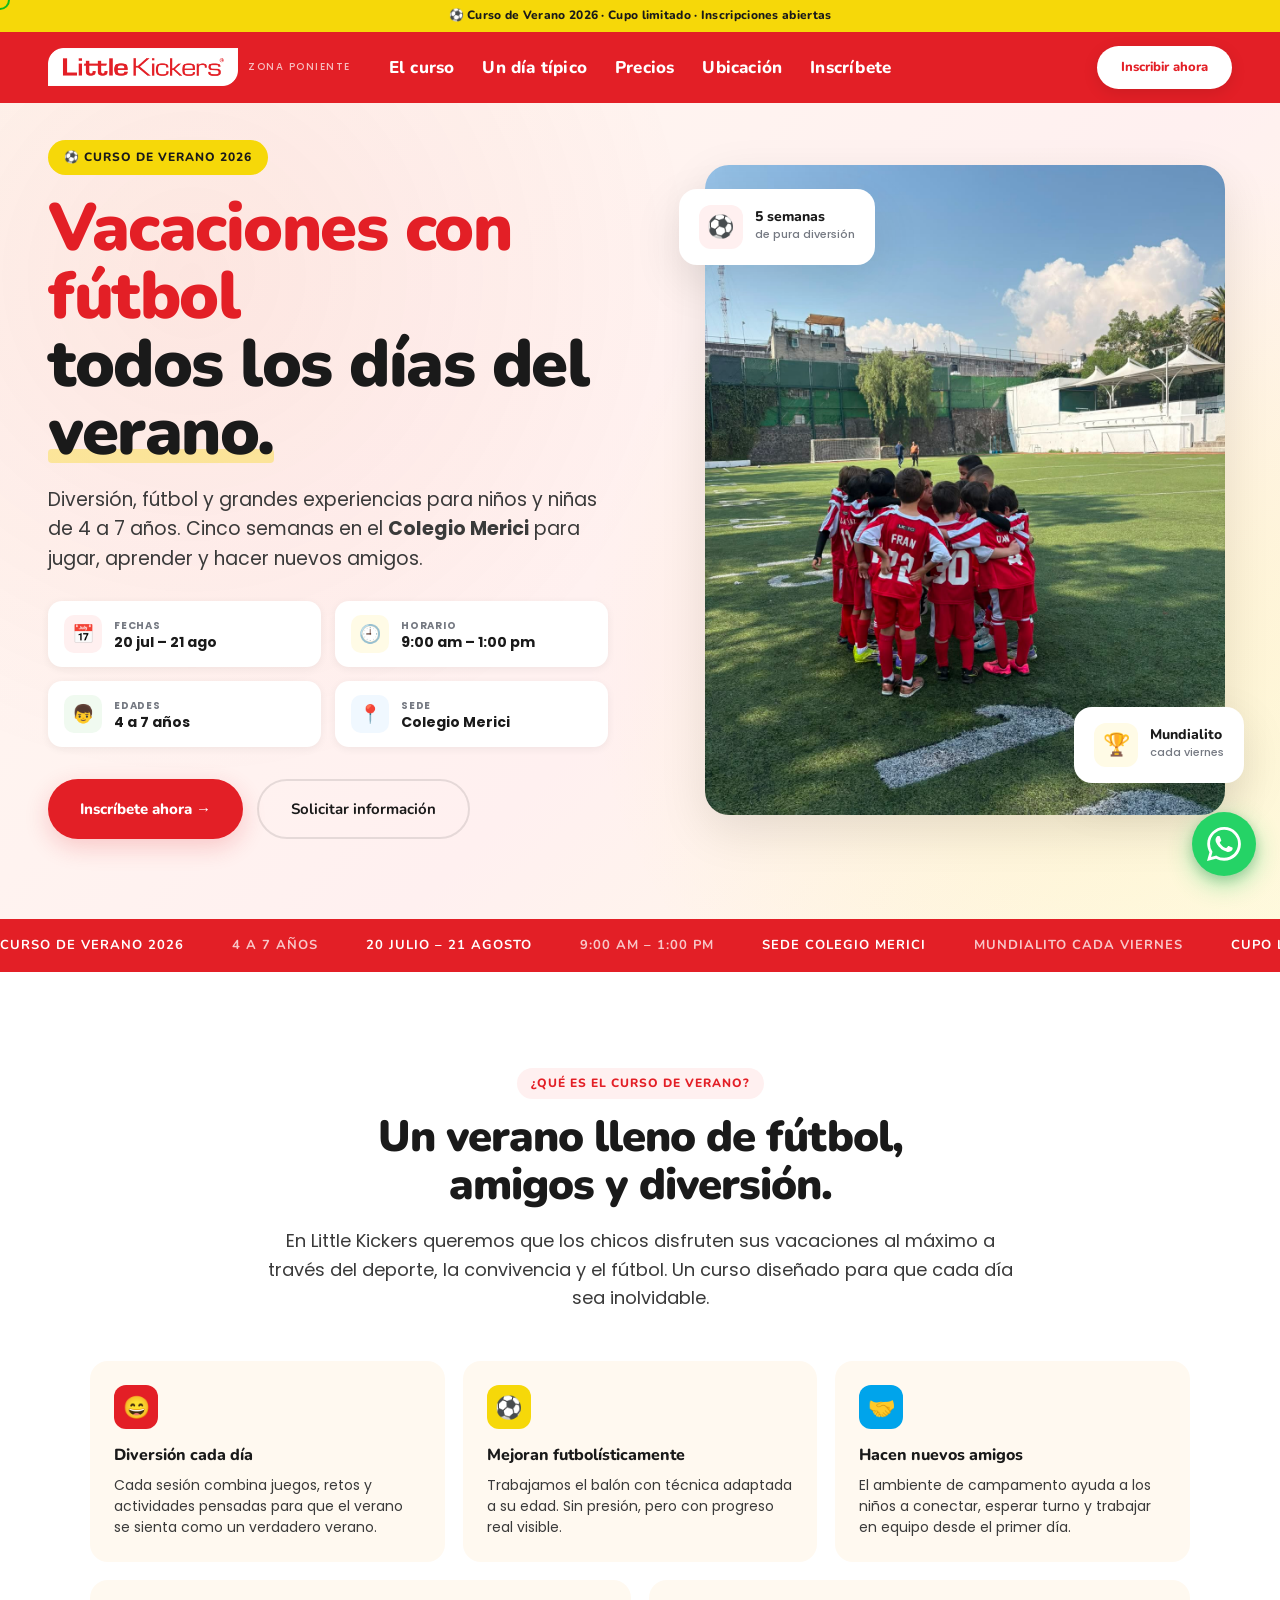
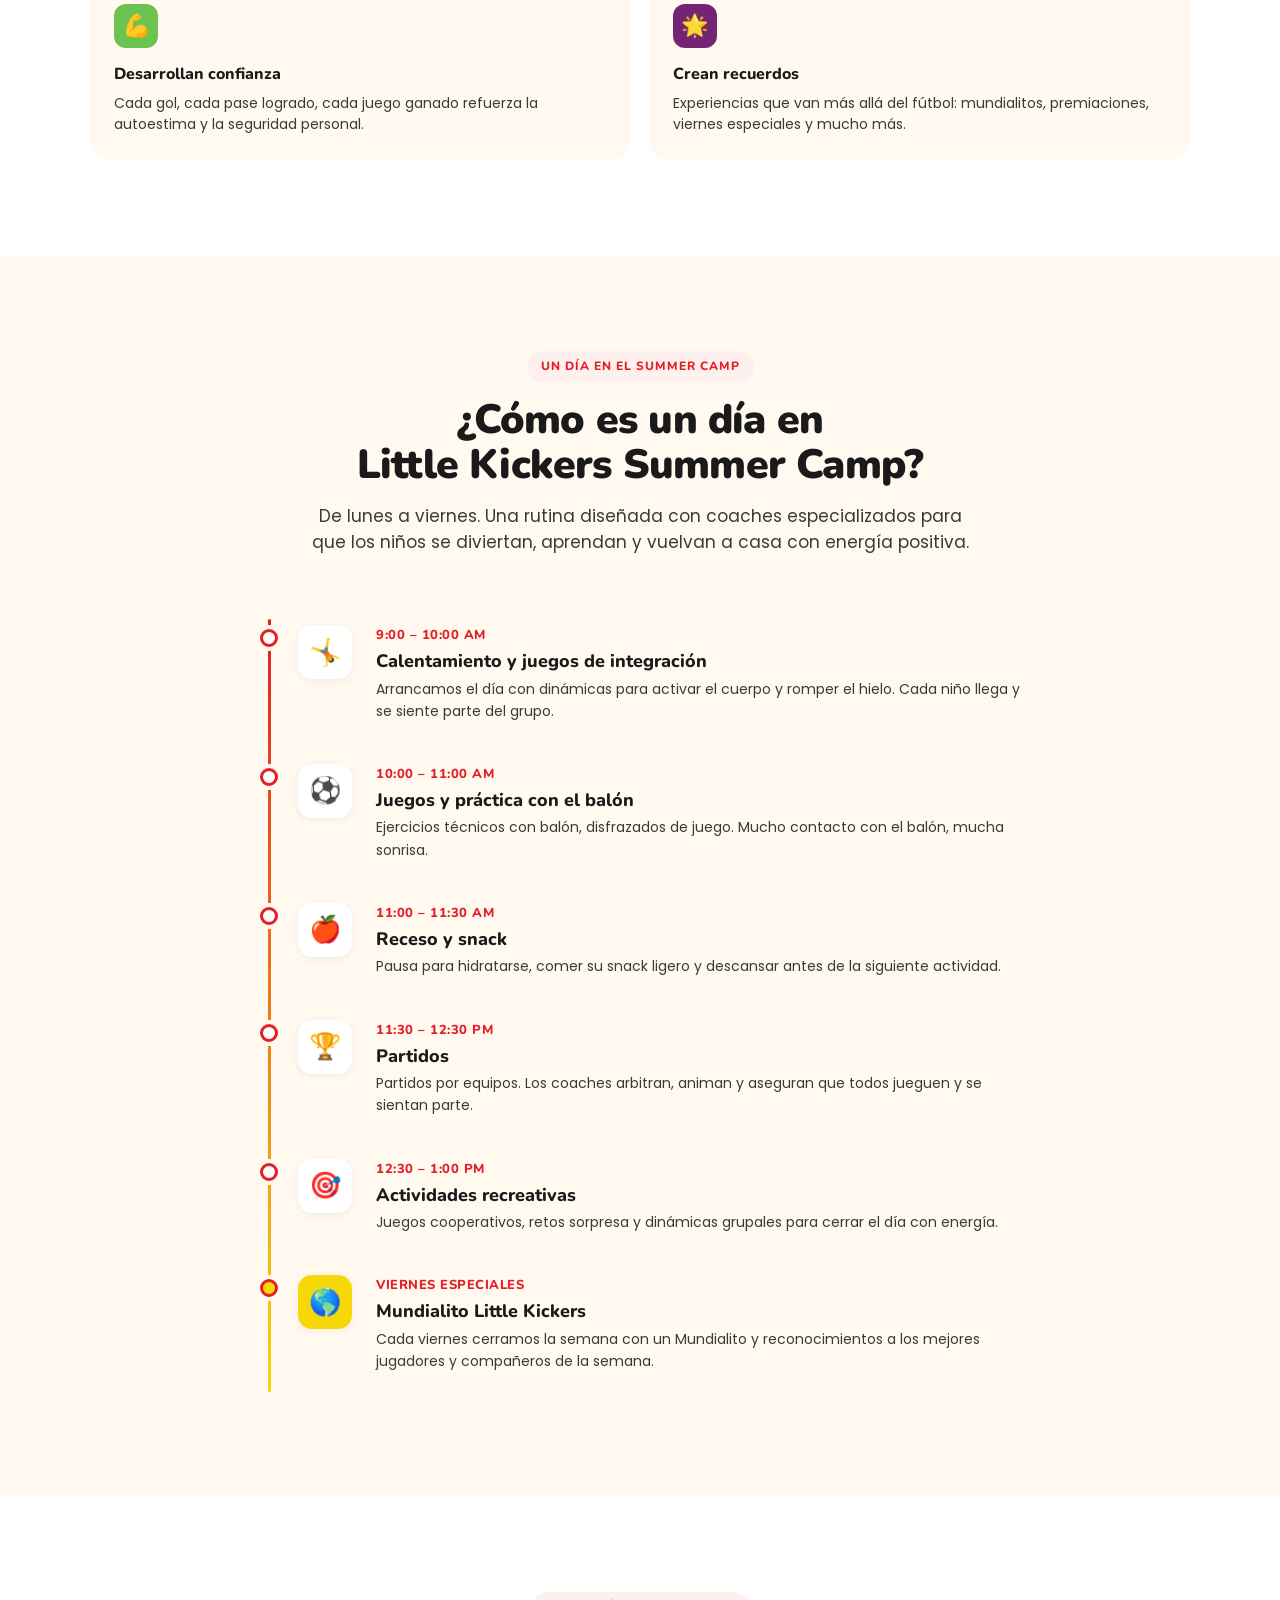
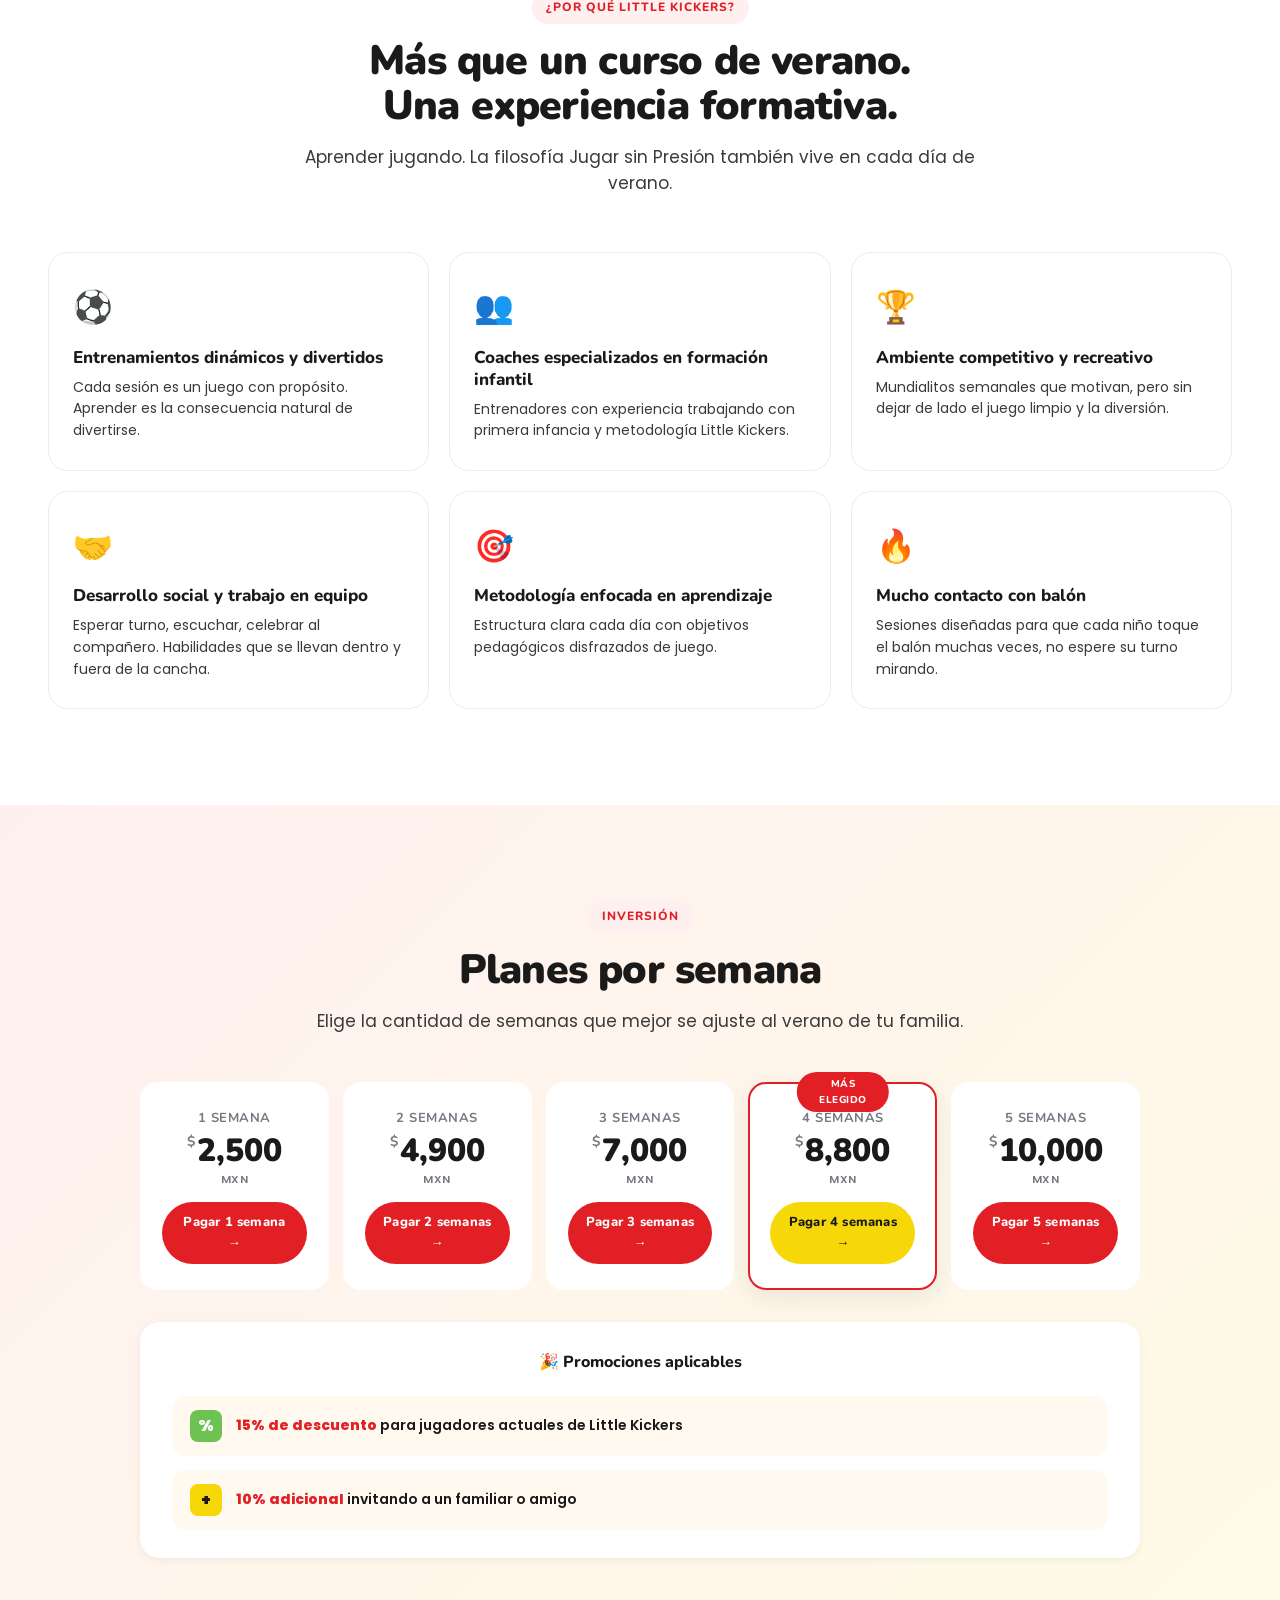
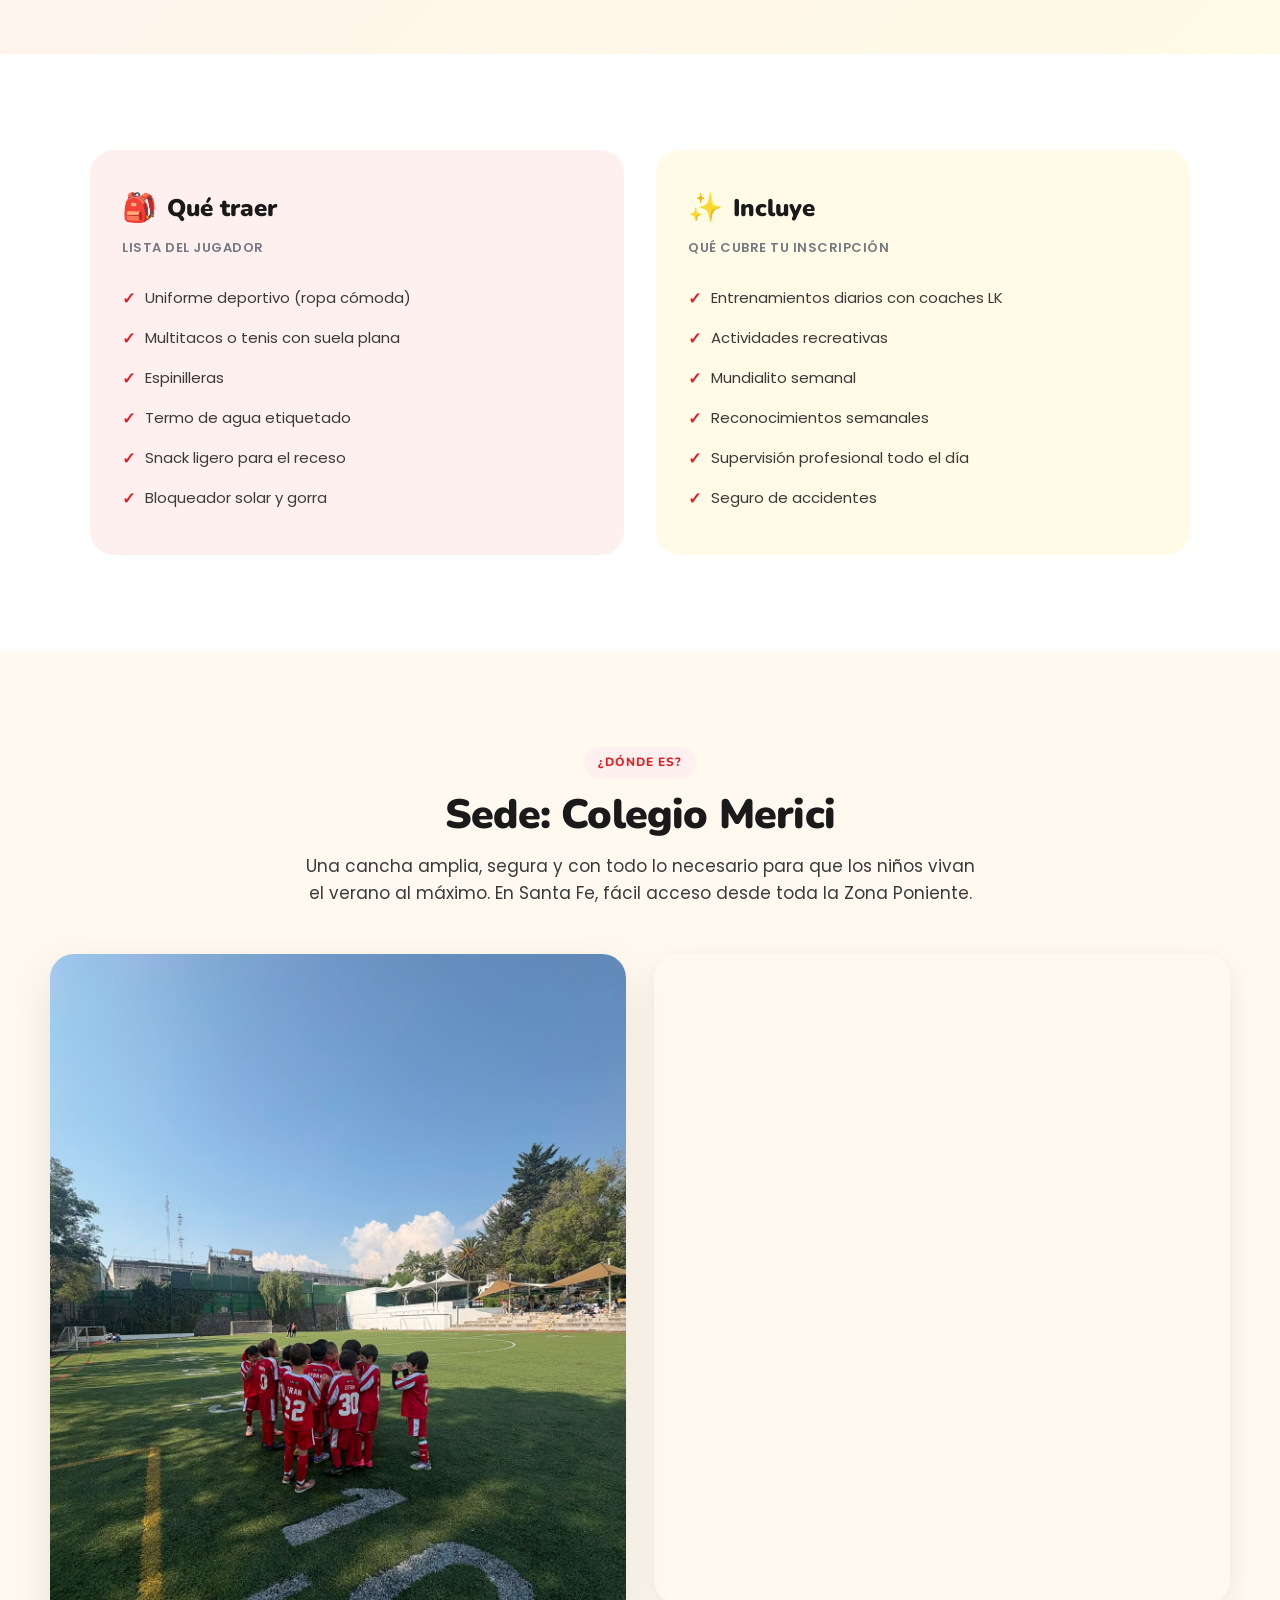
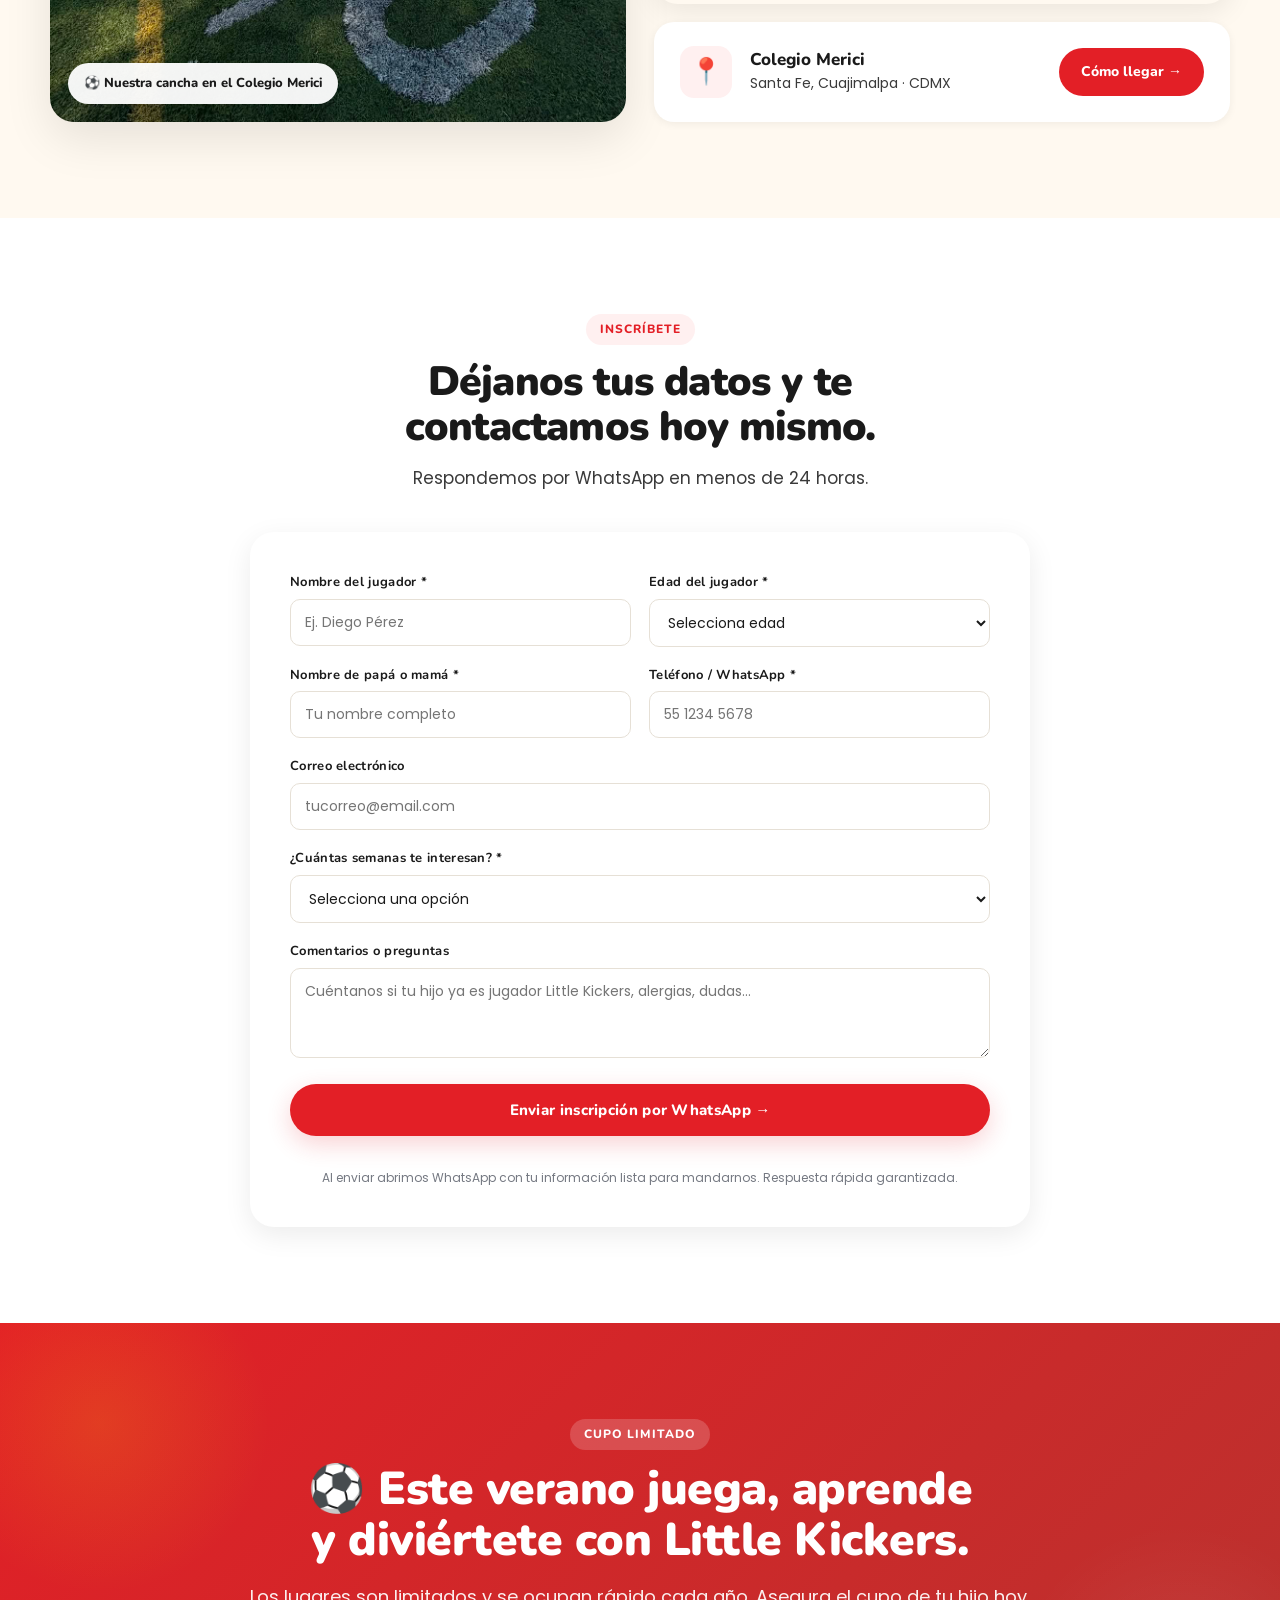
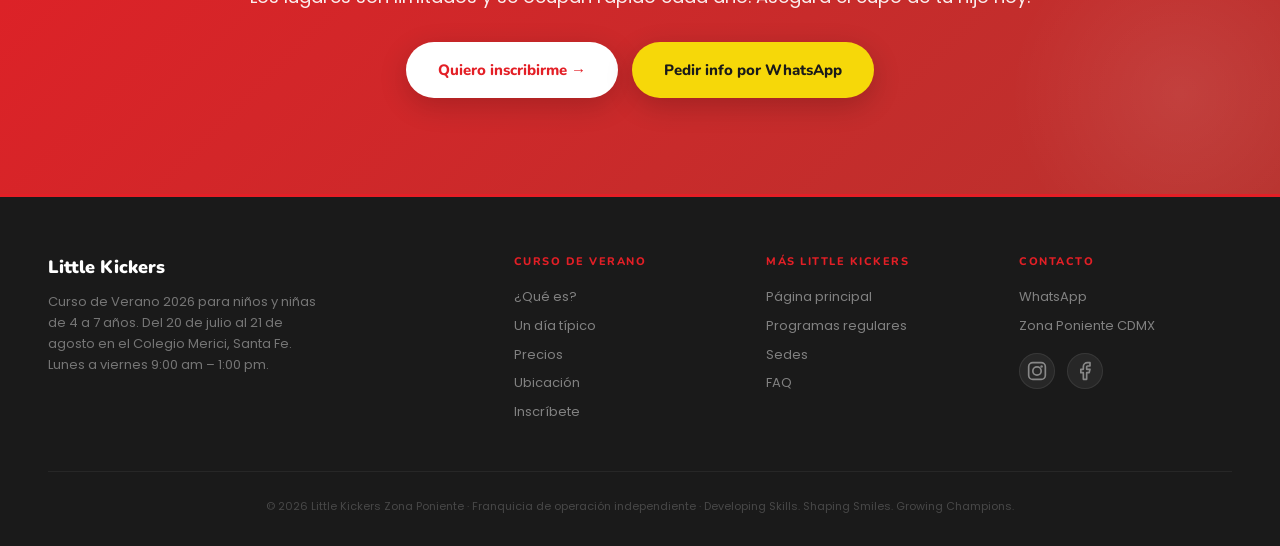
==== commit 7faec675: "Add Sede/Ubicación section to Curso de Verano landing New section before the form: Colegio Merici fi" ====
--- a/curso-verano.html
+++ b/curso-verano.html
@@ -16,6 +16,7 @@
 <meta name="author" content="Little Kickers Zona Poniente">
 <meta name="robots" content="index, follow">
 <meta name="theme-color" content="#E31F26">
+<meta name="facebook-domain-verification" content="uzakiggoo7h5gejh57r1gbofa76t1o" />
 <link rel="icon" href="data:image/svg+xml,<svg xmlns='http://www.w3.org/2000/svg' viewBox='0 0 32 32'><rect width='32' height='32' rx='8' fill='%23E31F26'/><text x='50%25' y='55%25' dominant-baseline='central' text-anchor='middle' fill='white' font-family='sans-serif' font-weight='900' font-size='16'>LK</text></svg>">
 <meta property="og:type" content="website">
 <meta property="og:url" content="https://littlekickers-zonaponiente.vercel.app/curso-verano.html">
@@ -145,8 +146,28 @@
 .cv-info-li{display:flex;align-items:flex-start;gap:10px;padding:8px 0;font-size:15px;color:var(--body);line-height:1.5}
 .cv-info-li::before{content:'✓';color:var(--lk-red);font-weight:900;font-size:16px;flex-shrink:0}
 
+/* Sede / Ubicación */
+.cv-loc{padding:96px 48px;background:var(--cream)}
+.cv-loc-in{max-width:1180px;margin:0 auto}
+.cv-loc-h-wrap{text-align:center;margin-bottom:48px}
+.cv-loc-grid{display:grid;grid-template-columns:1fr 1fr;gap:28px;align-items:stretch}
+.cv-loc-photo{position:relative;border-radius:24px;overflow:hidden;box-shadow:var(--sl);min-height:380px}
+.cv-loc-photo img{width:100%;height:100%;object-fit:cover;display:block}
+.cv-loc-photo-tag{position:absolute;bottom:18px;left:18px;background:rgba(255,255,255,.95);padding:10px 16px;border-radius:100px;font-family:'Nunito',sans-serif;font-weight:800;font-size:13px;color:var(--dark);display:flex;align-items:center;gap:8px;box-shadow:var(--ss)}
+.cv-loc-map{display:flex;flex-direction:column;gap:18px}
+.cv-loc-mapframe{flex:1;border-radius:24px;overflow:hidden;box-shadow:var(--sm);min-height:300px;border:none}
+.cv-loc-mapframe iframe{width:100%;height:100%;min-height:300px;border:0;display:block}
+.cv-loc-card{background:#fff;border-radius:20px;padding:24px 26px;box-shadow:var(--ss);display:flex;align-items:center;gap:18px;flex-wrap:wrap}
+.cv-loc-card-ic{width:52px;height:52px;flex-shrink:0;border-radius:14px;background:#FFF0F0;color:var(--lk-red);display:flex;align-items:center;justify-content:center;font-size:26px}
+.cv-loc-card-tx{flex:1;min-width:180px}
+.cv-loc-card-t{font-family:'Nunito',sans-serif;font-weight:800;font-size:17px;color:var(--dark);line-height:1.2;margin-bottom:4px}
+.cv-loc-card-s{font-size:14px;color:var(--body);line-height:1.4}
+.cv-loc-btn{display:inline-flex;align-items:center;gap:8px;padding:13px 22px;background:var(--lk-red);color:#fff;font-family:'Nunito',sans-serif;font-weight:800;font-size:14px;text-decoration:none;border-radius:100px;transition:all .25s;white-space:nowrap}
+.cv-loc-btn:hover{background:var(--lk-red-dark);transform:translateY(-2px);box-shadow:var(--sr)}
+@media (max-width:900px){.cv-loc-grid{grid-template-columns:1fr}.cv-loc-photo{min-height:280px}}
+
 /* Formulario */
-.cv-form-sec{padding:96px 48px;background:var(--cream)}
+.cv-form-sec{padding:96px 48px;background:#fff}
 .cv-form-in{max-width:780px;margin:0 auto}
 .cv-form-h-wrap{text-align:center;margin-bottom:40px}
 .cv-form{background:#fff;border-radius:24px;padding:40px;box-shadow:var(--sm)}
@@ -187,7 +208,7 @@
   .cv-vis-bd.b1{left:-8px}
   .cv-vis-bd.b2{right:-8px}
   .cv-info{grid-template-columns:1fr 1fr}
-  .cv-what,.cv-day,.cv-why,.cv-prc,.cv-info-sec,.cv-form-sec,.cv-fcta{padding:64px 24px}
+  .cv-what,.cv-day,.cv-why,.cv-prc,.cv-info-sec,.cv-loc,.cv-form-sec,.cv-fcta{padding:64px 24px}
   .cv-info-in{grid-template-columns:1fr}
   .cv-form{padding:28px 22px}
   .cv-form-g{grid-template-columns:1fr}
@@ -232,6 +253,7 @@
     <a href="#que-es" class="n-link">El curso</a>
     <a href="#dia" class="n-link">Un día típico</a>
     <a href="#precios" class="n-link">Precios</a>
+    <a href="#ubicacion" class="n-link">Ubicación</a>
     <a href="#formulario" class="n-link">Inscríbete</a>
   </div>
   <a href="https://wa.me/5215565245035?text=Hola%2C%20me%20interesa%20el%20Curso%20de%20Verano%20Little%20Kickers%202026.%20Mi%20hijo%20tiene%20___%20años." class="n-cta" target="_blank" rel="noopener">Inscribir ahora</a>
@@ -241,6 +263,7 @@
   <a href="#que-es" data-action="menu">El curso</a>
   <a href="#dia" data-action="menu">Un día típico</a>
   <a href="#precios" data-action="menu">Precios</a>
+  <a href="#ubicacion" data-action="menu">Ubicación</a>
   <a href="#formulario" data-action="menu">Inscríbete</a>
   <a href="https://wa.me/5215565245035?text=Hola%2C%20me%20interesa%20el%20Curso%20de%20Verano%20Little%20Kickers%202026." target="_blank" rel="noopener" style="color:var(--lk-red)" data-action="menu">Inscribir ahora →</a>
 </div>
@@ -541,6 +564,38 @@
   </div>
 </section>
 
+<!-- ═══ SEDE / UBICACIÓN ═══ -->
+<section class="cv-loc" id="ubicacion">
+  <div class="cv-loc-in">
+    <div class="cv-loc-h-wrap">
+      <div class="cv-tag rv">¿Dónde es?</div>
+      <h2 class="cv-sec-h rv d1">Sede: Colegio Merici</h2>
+      <p class="cv-sec-d rv d2" style="margin-top:16px">Una cancha amplia, segura y con todo lo necesario para que los niños vivan el verano al máximo. En Santa Fe, fácil acceso desde toda la Zona Poniente.</p>
+    </div>
+
+    <div class="cv-loc-grid">
+      <div class="cv-loc-photo rv">
+        <img src="images/canca-merici.jpeg" alt="Cancha del Colegio Merici, sede del Curso de Verano Little Kickers" loading="lazy">
+        <div class="cv-loc-photo-tag">⚽ Nuestra cancha en el Colegio Merici</div>
+      </div>
+
+      <div class="cv-loc-map rv d1">
+        <div class="cv-loc-mapframe">
+          <iframe src="https://maps.google.com/maps?q=Colegio%20Merici,%20Santa%20Fe,%20CDMX&t=&z=16&ie=UTF8&iwloc=&output=embed" loading="lazy" referrerpolicy="no-referrer-when-downgrade" title="Ubicación Colegio Merici en Google Maps" allowfullscreen></iframe>
+        </div>
+        <div class="cv-loc-card">
+          <div class="cv-loc-card-ic">📍</div>
+          <div class="cv-loc-card-tx">
+            <div class="cv-loc-card-t">Colegio Merici</div>
+            <div class="cv-loc-card-s">Santa Fe, Cuajimalpa · CDMX</div>
+          </div>
+          <a href="https://www.google.com/maps/place/Colegio+Merici/@19.3832648,-99.2578857,17z/data=!3m1!4b1!4m6!3m5!1s0x85d2011f761e665d:0x805bfde3158527c1!8m2!3d19.3832598!4d-99.2553108!16s%2Fg%2F1ptwy5fjj?entry=ttu" class="cv-loc-btn" target="_blank" rel="noopener">Cómo llegar →</a>
+        </div>
+      </div>
+    </div>
+  </div>
+</section>
+
 <!-- ═══ FORMULARIO ═══ -->
 <section class="cv-form-sec" id="formulario">
   <div class="cv-form-in">
@@ -626,6 +681,7 @@
       <a href="#que-es" class="ft-lk">¿Qué es?</a>
       <a href="#dia" class="ft-lk">Un día típico</a>
       <a href="#precios" class="ft-lk">Precios</a>
+      <a href="#ubicacion" class="ft-lk">Ubicación</a>
       <a href="#formulario" class="ft-lk">Inscríbete</a>
     </div>
     <div>
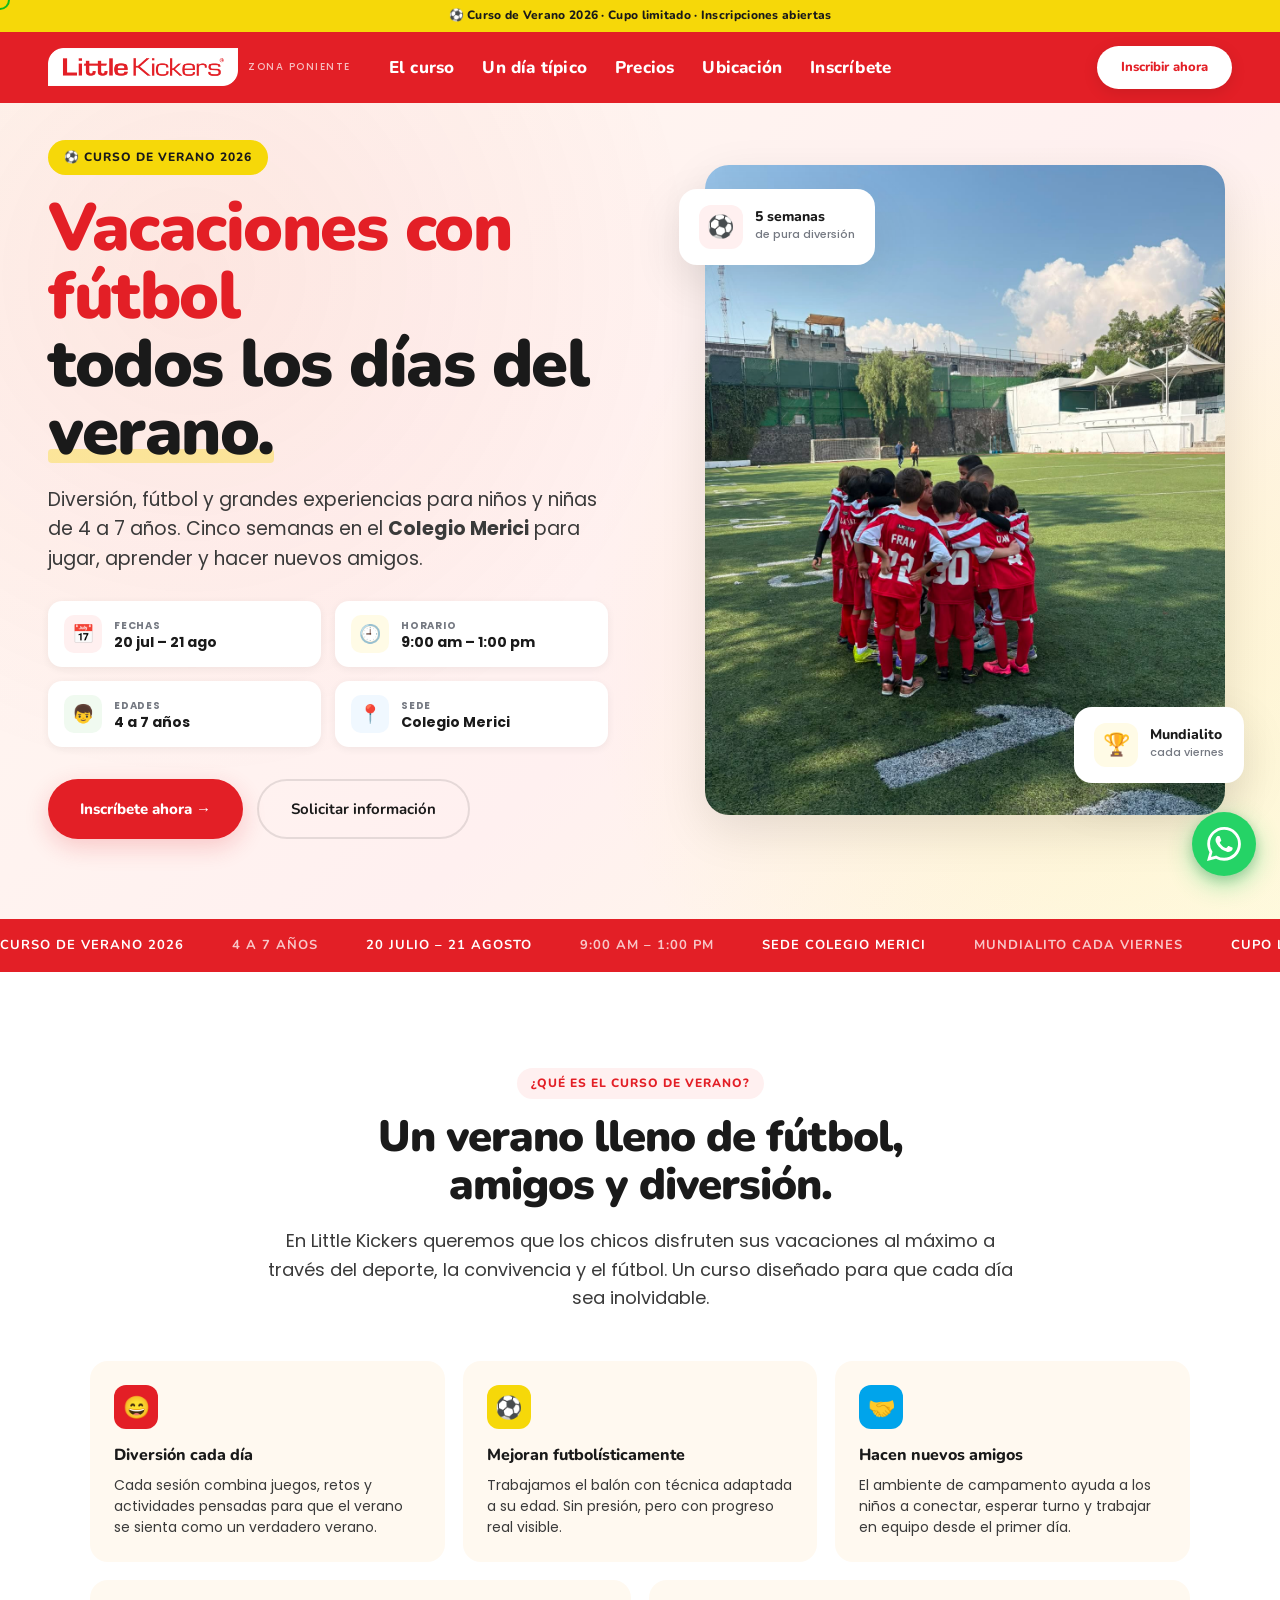
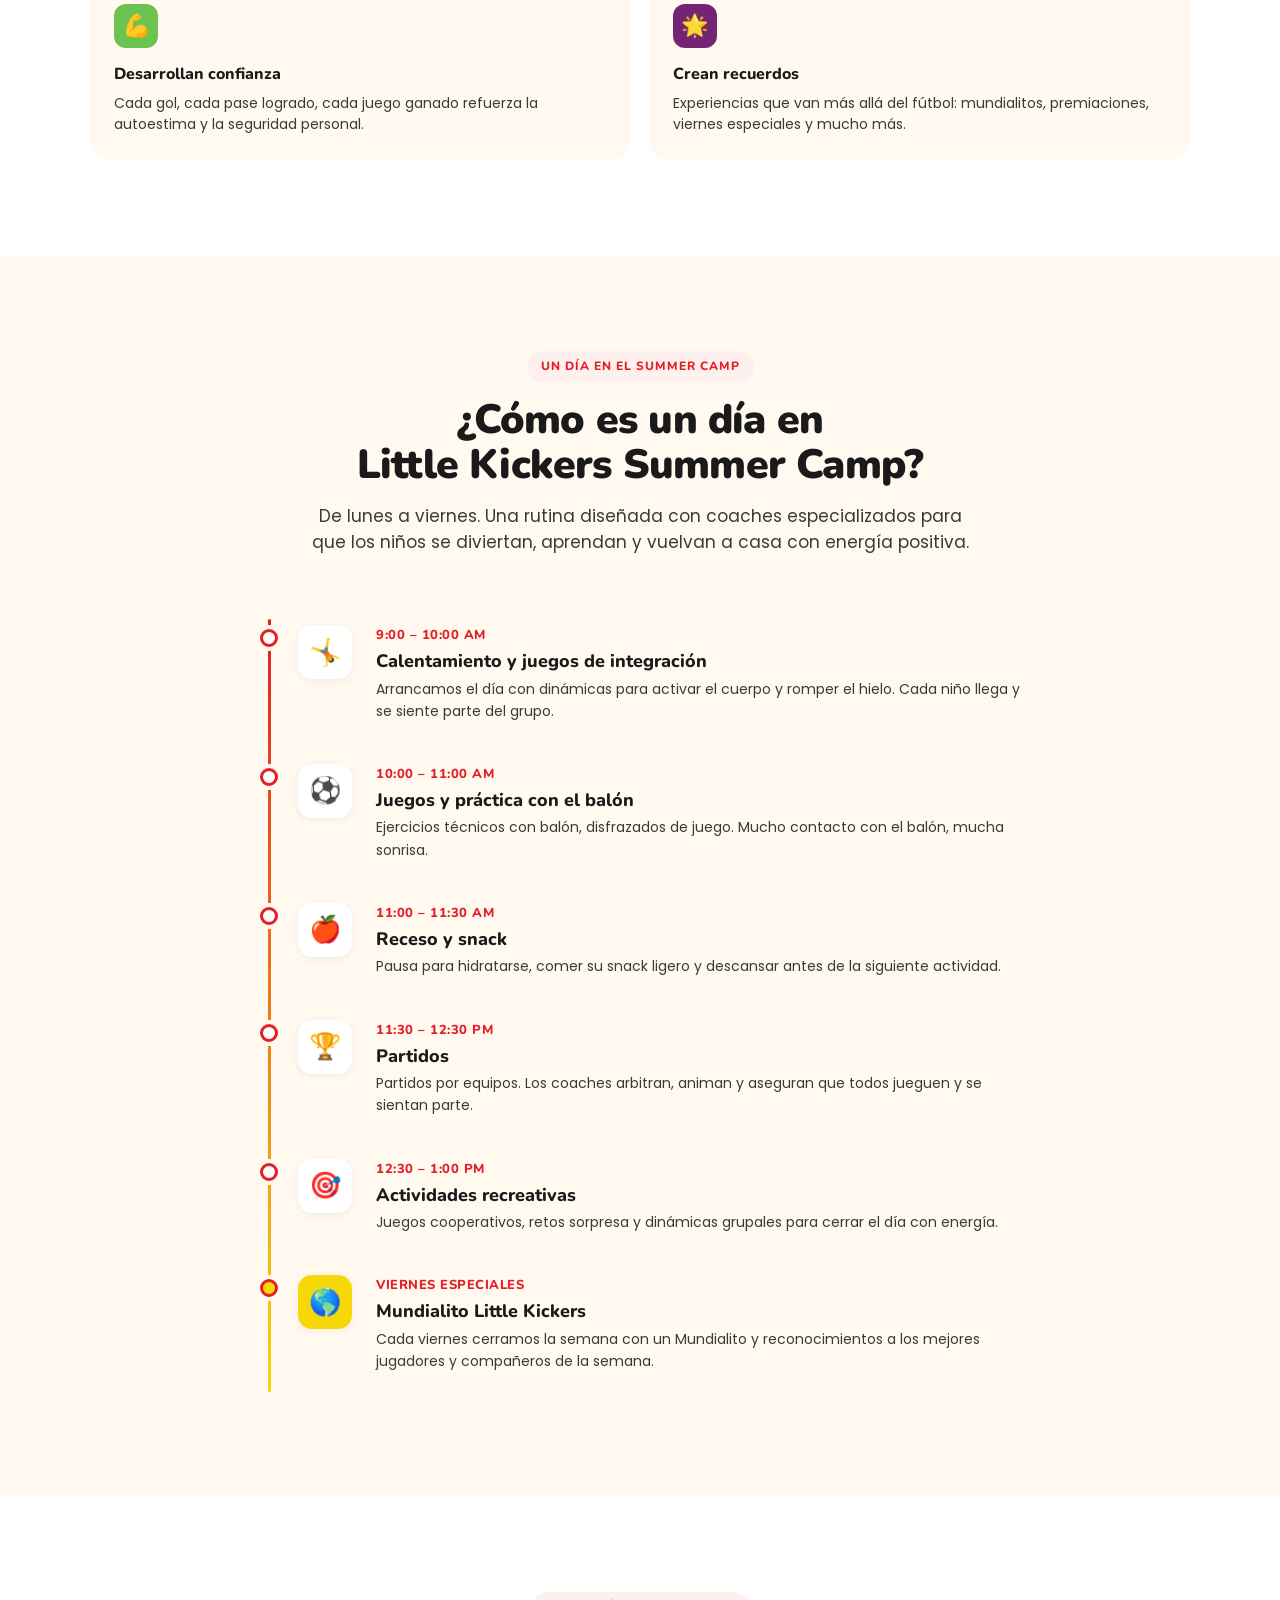
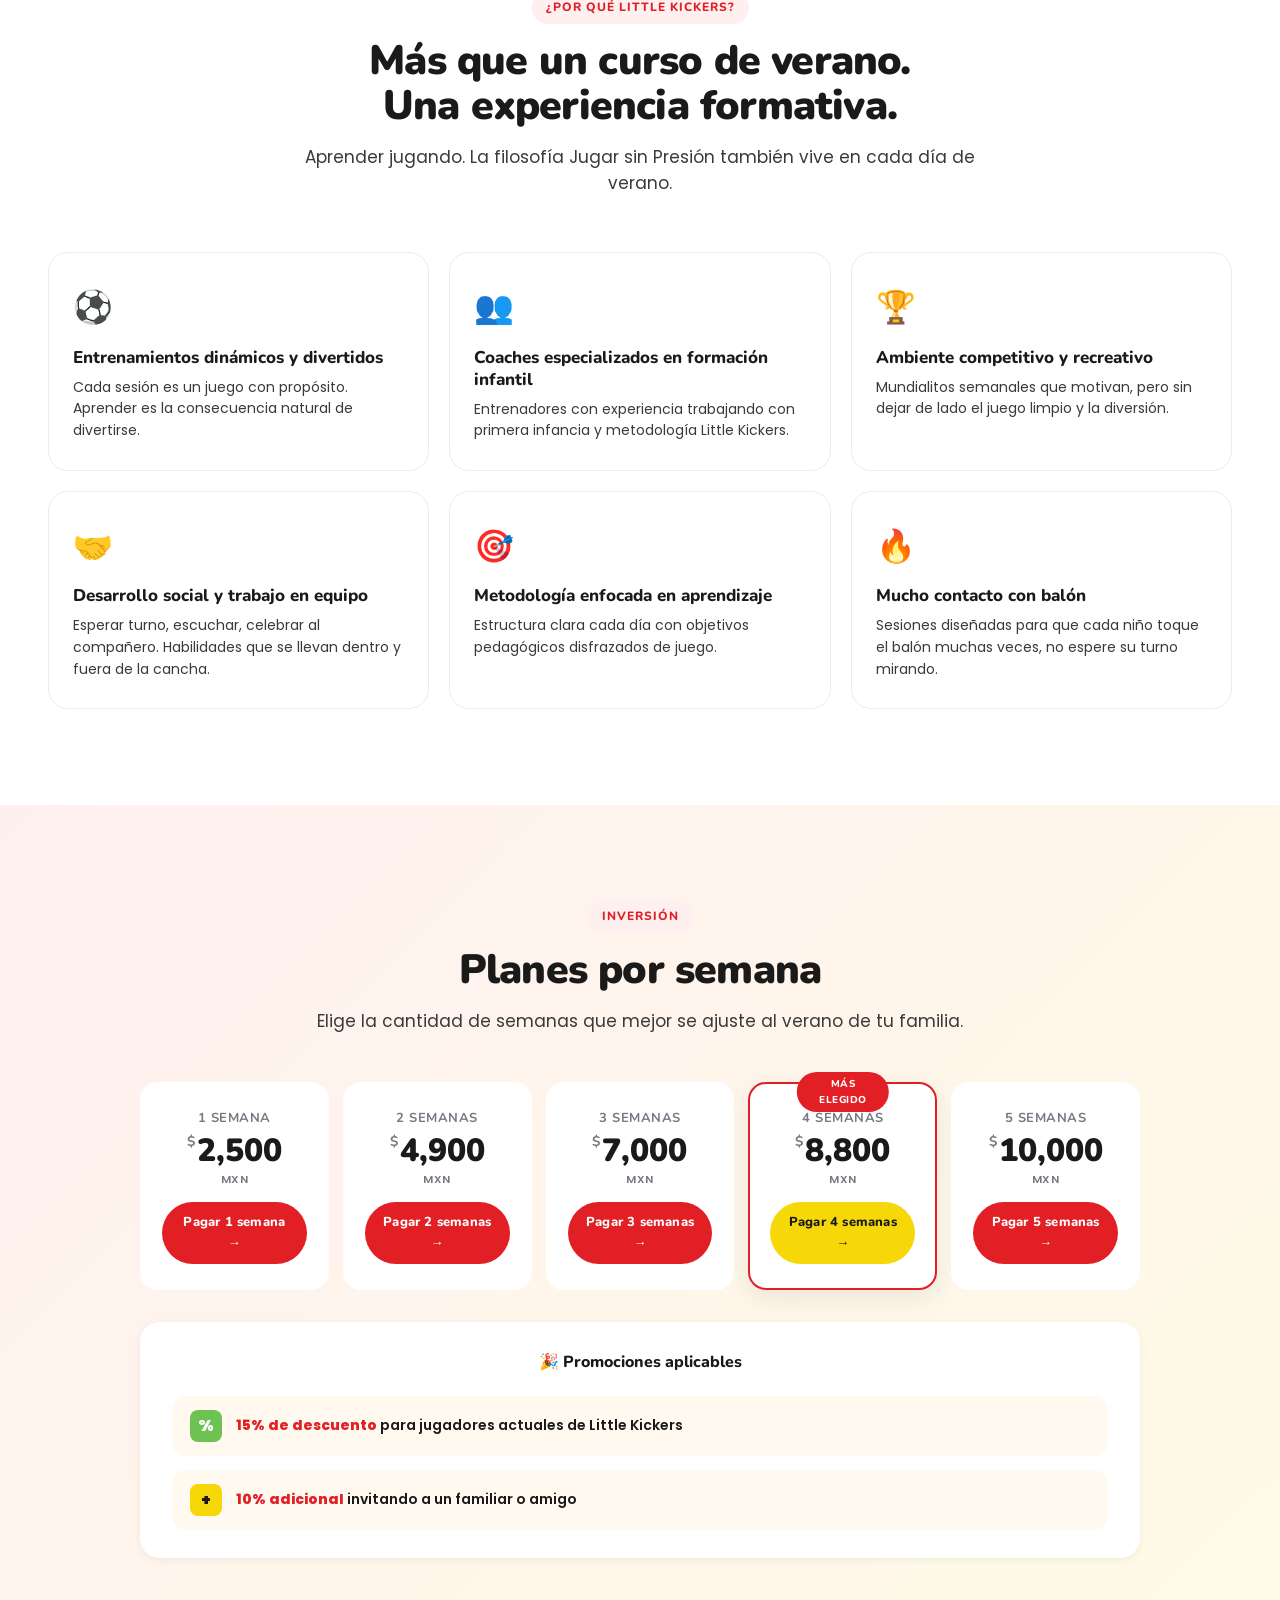
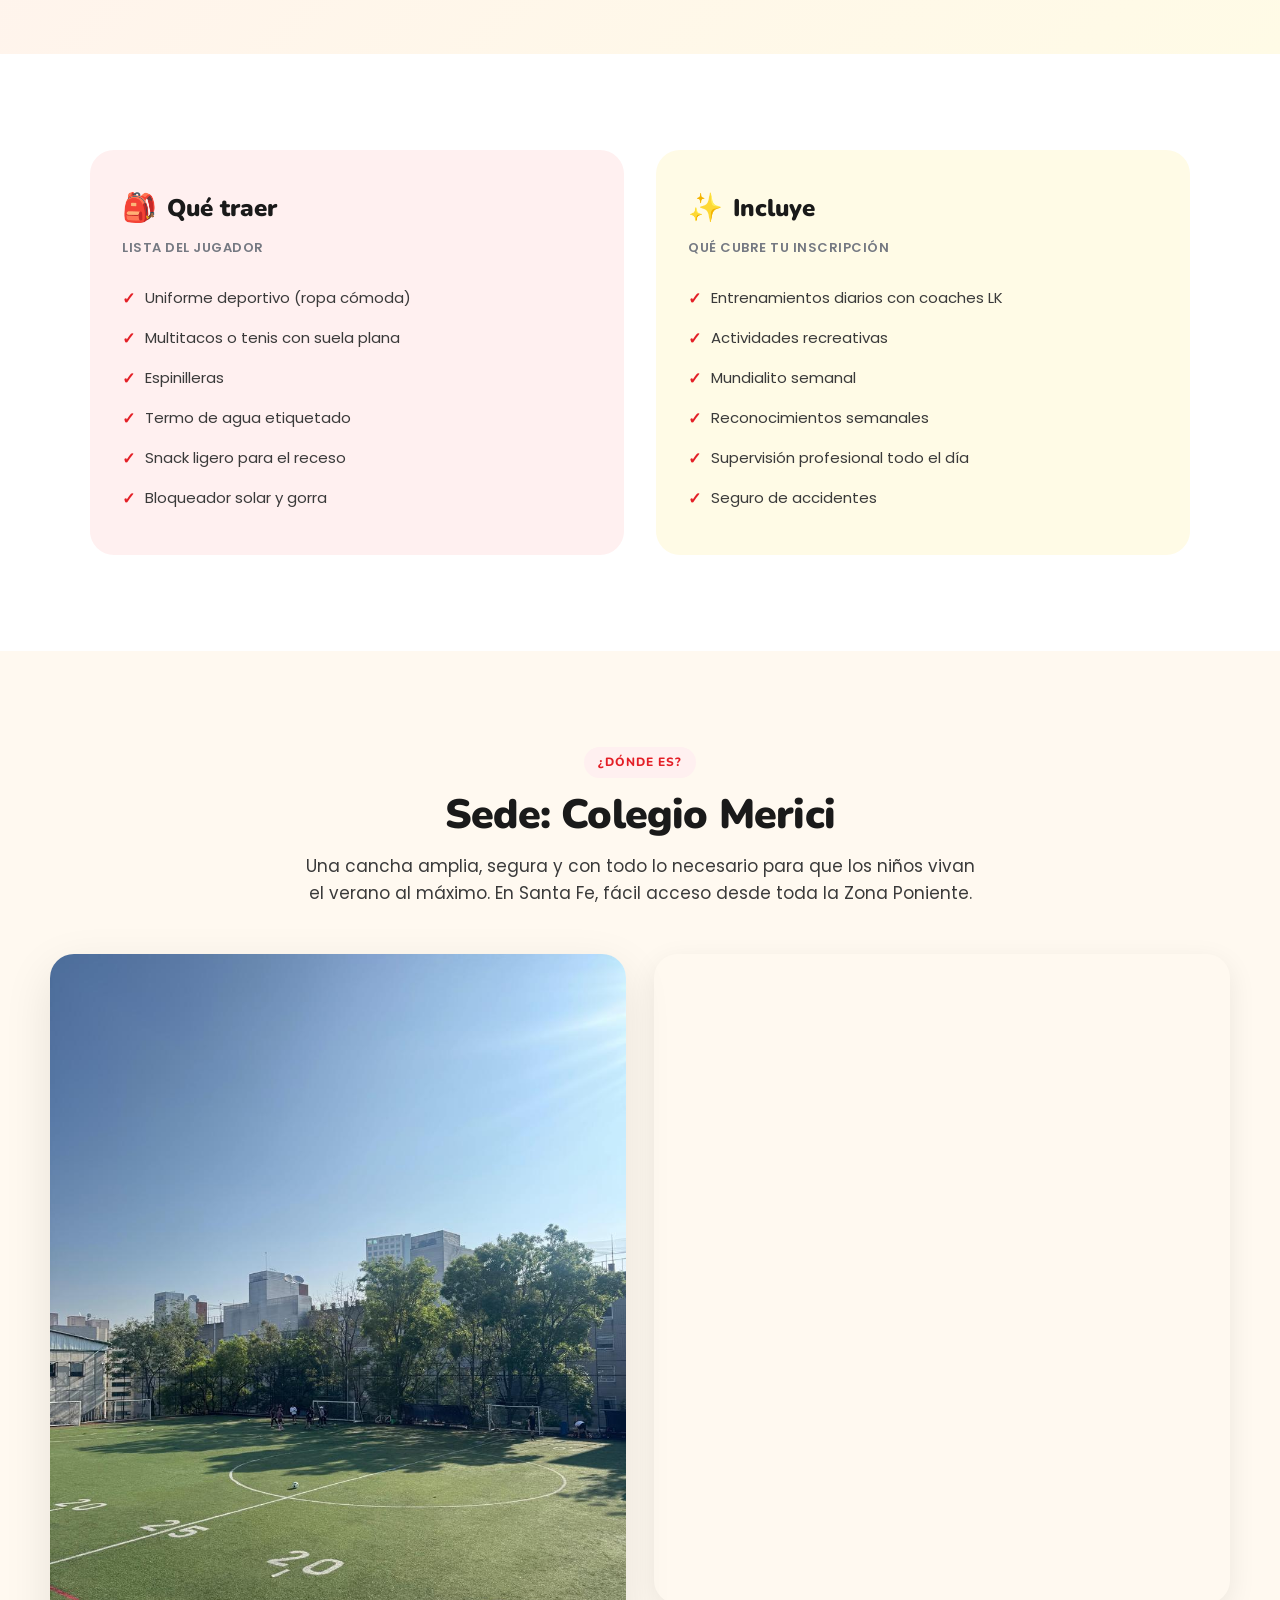
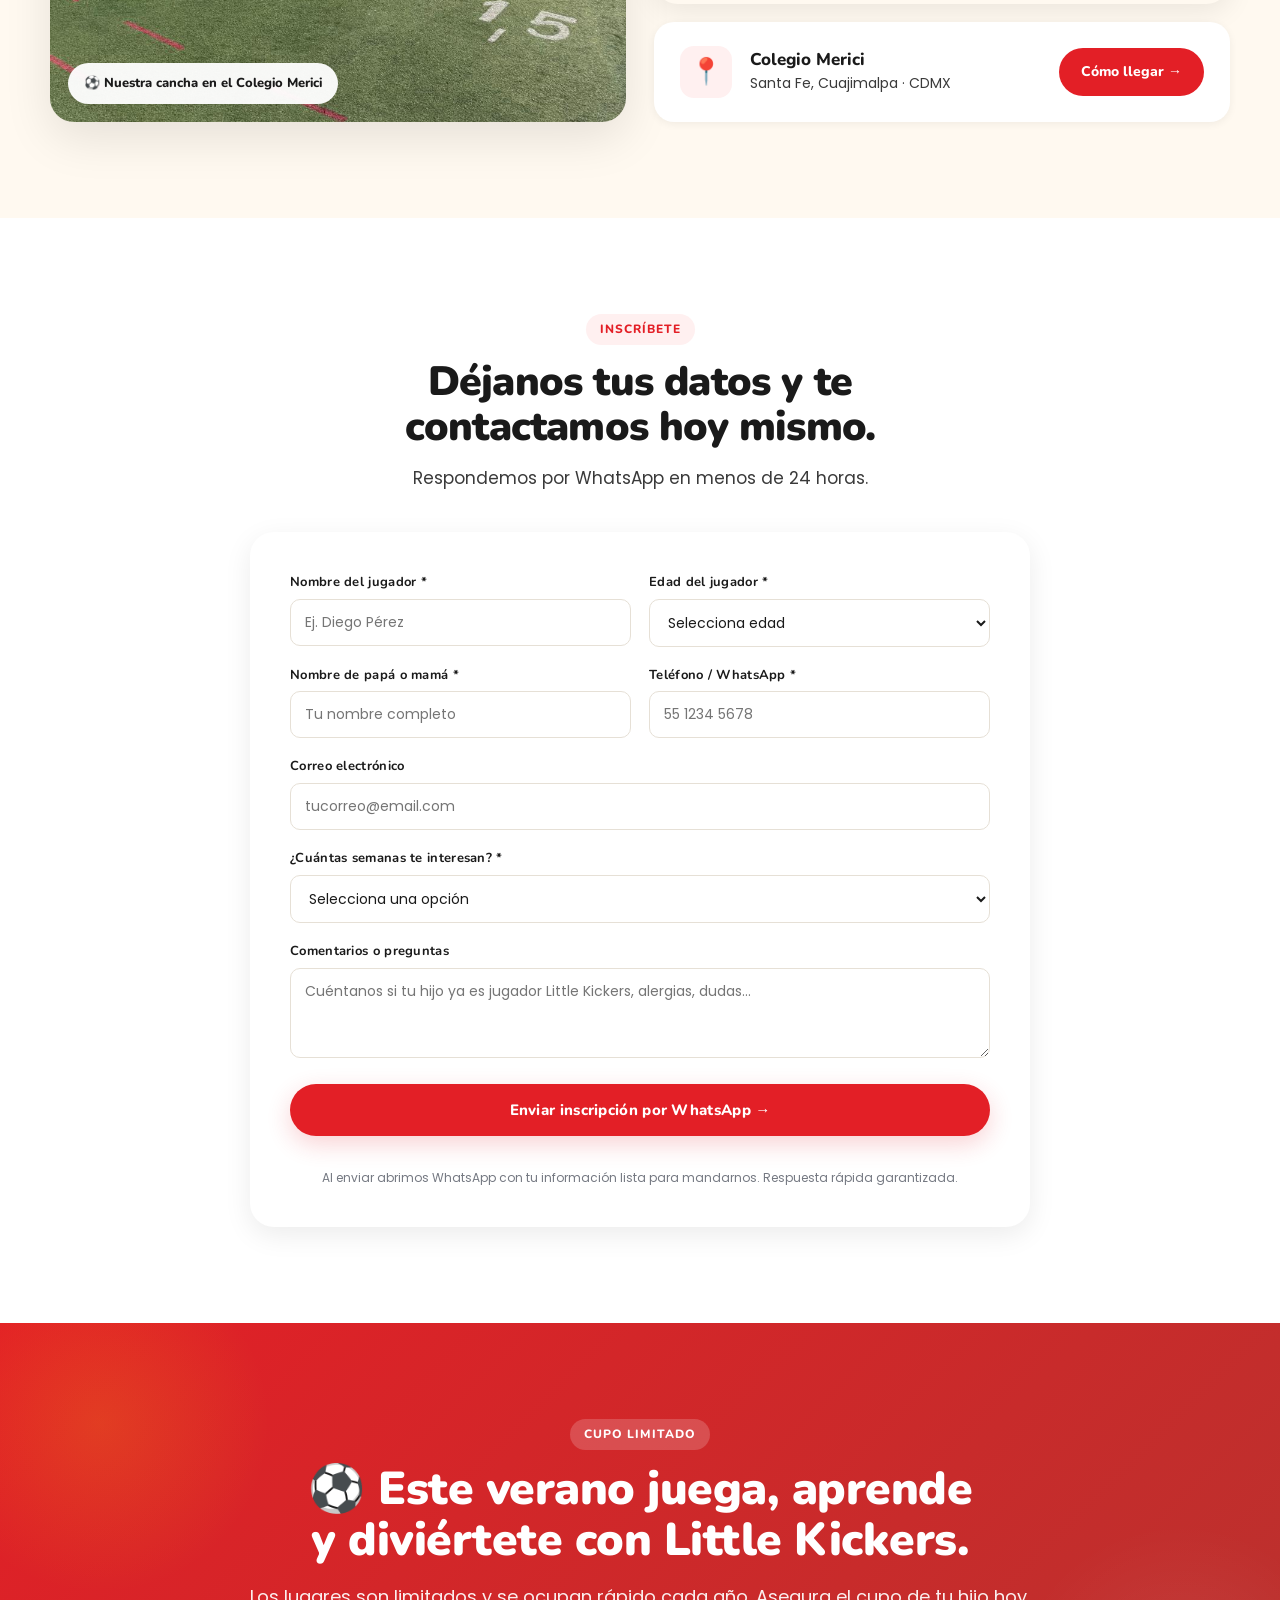
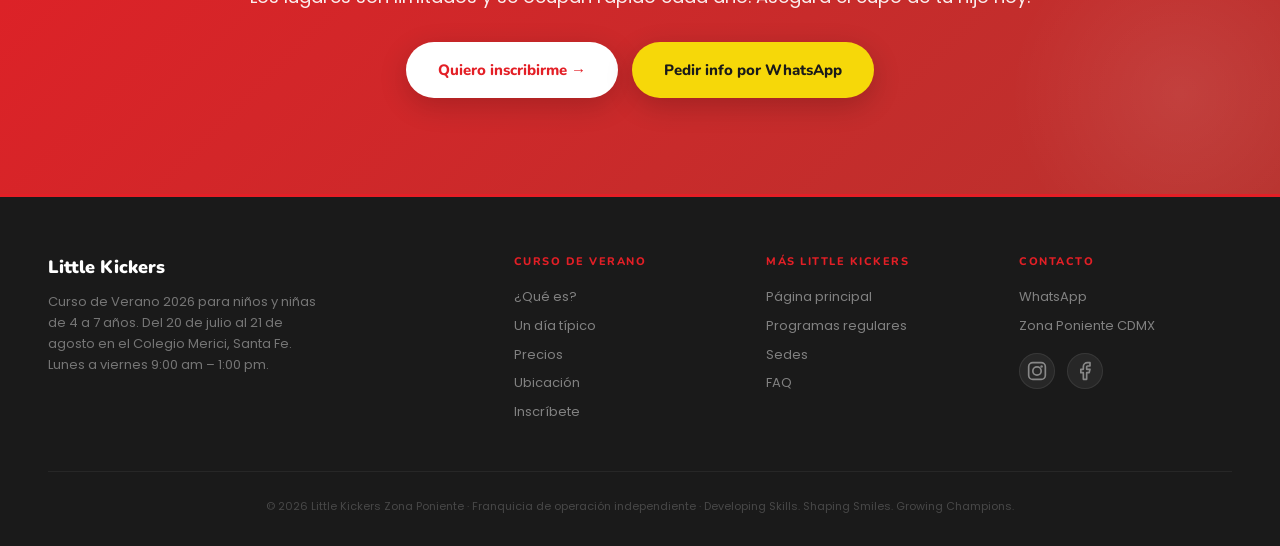
==== commit a86368bf: "Swap Sede photo to cancha-merici2.jpeg Co-Authored-By: Claude Opus 4.8 <noreply@anthropic.com>" ====
--- a/curso-verano.html
+++ b/curso-verano.html
@@ -575,7 +575,7 @@
 
     <div class="cv-loc-grid">
       <div class="cv-loc-photo rv">
-        <img src="images/canca-merici.jpeg" alt="Cancha del Colegio Merici, sede del Curso de Verano Little Kickers" loading="lazy">
+        <img src="images/cancha-merici2.jpeg" alt="Cancha del Colegio Merici, sede del Curso de Verano Little Kickers" loading="lazy">
         <div class="cv-loc-photo-tag">⚽ Nuestra cancha en el Colegio Merici</div>
       </div>
 
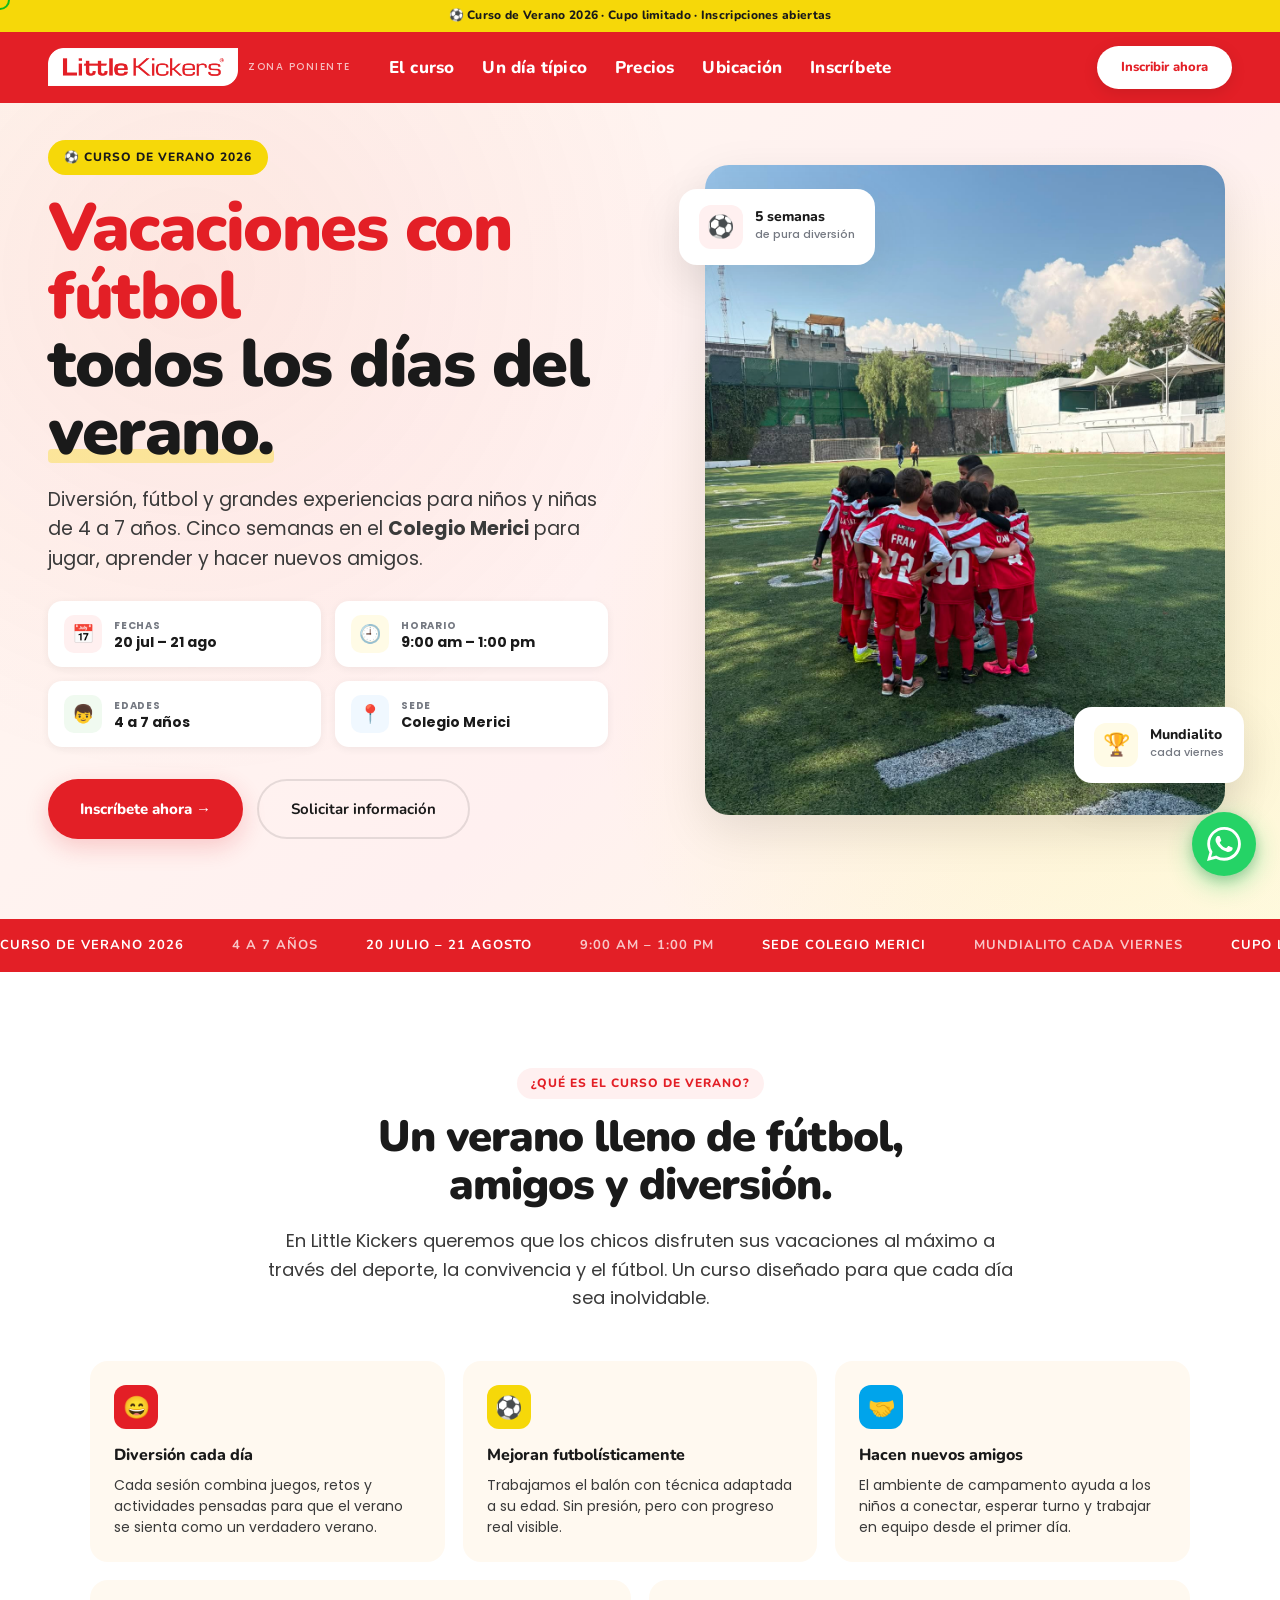
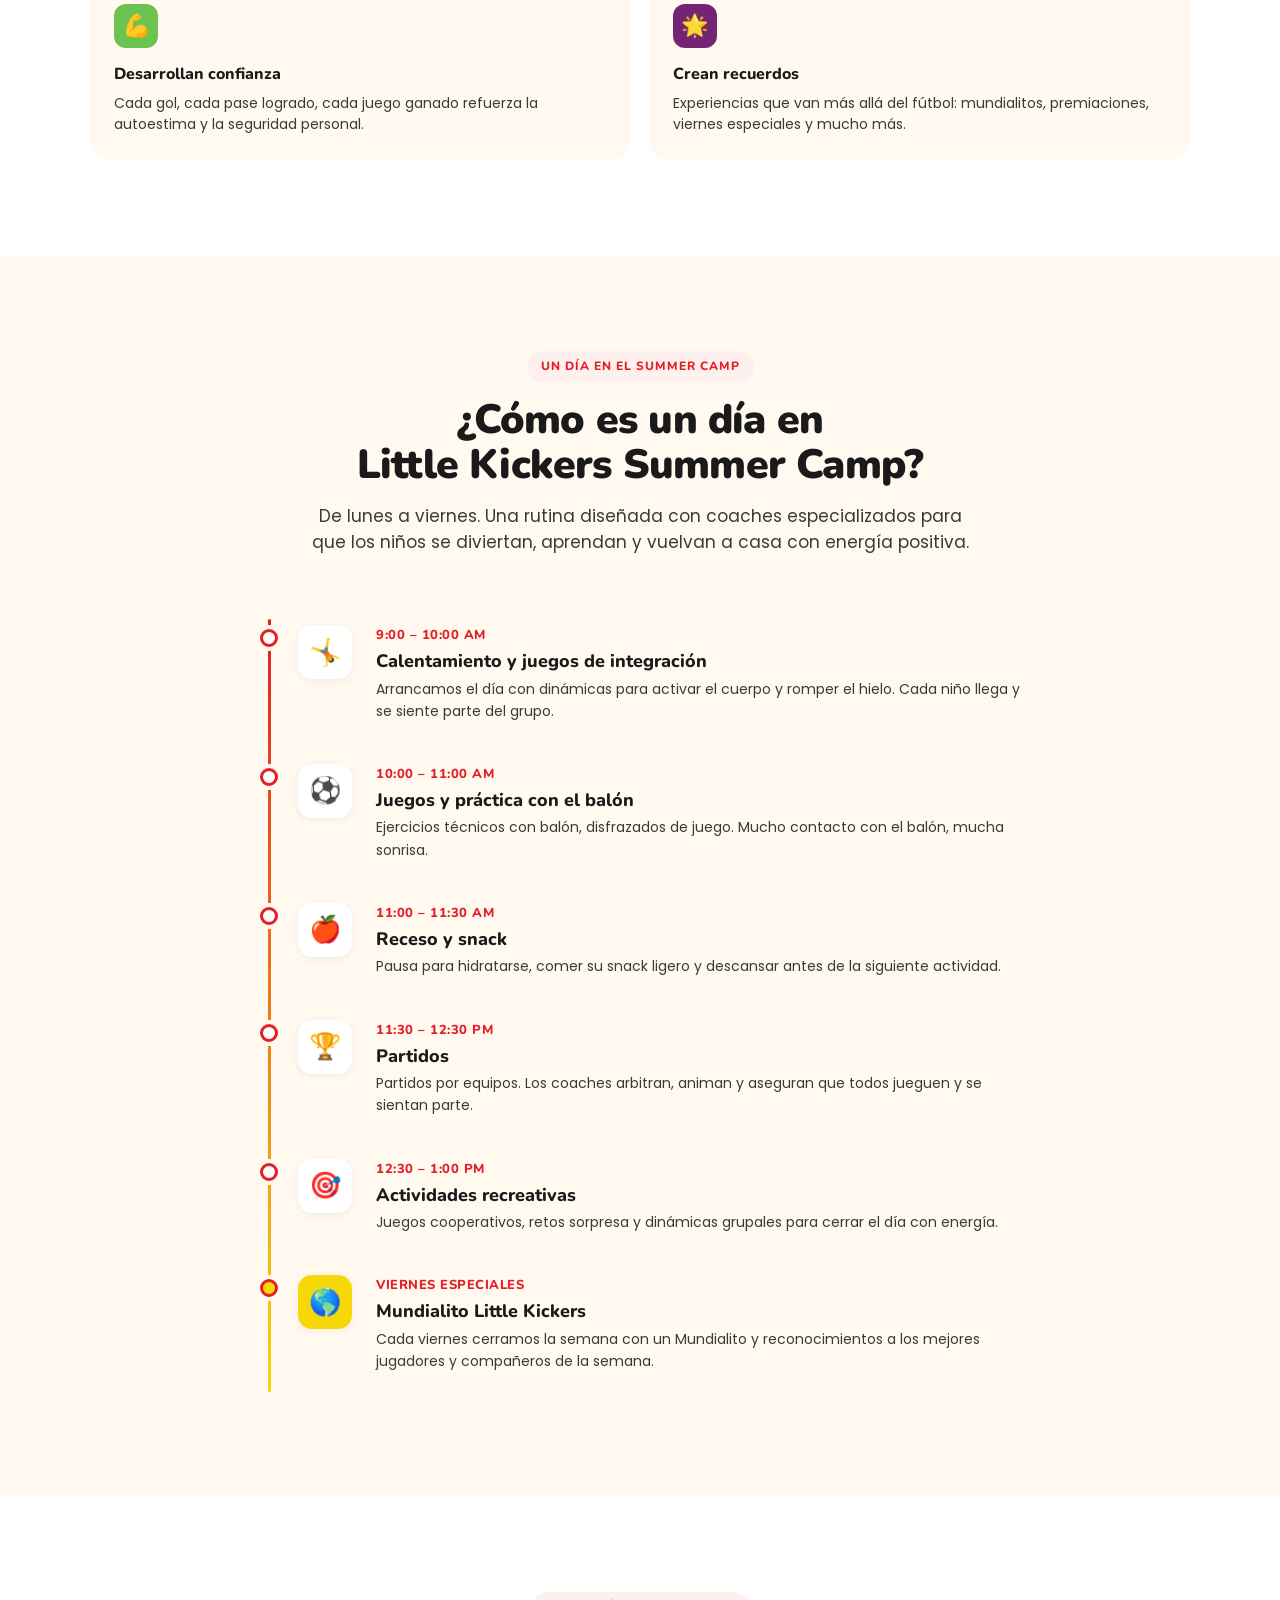
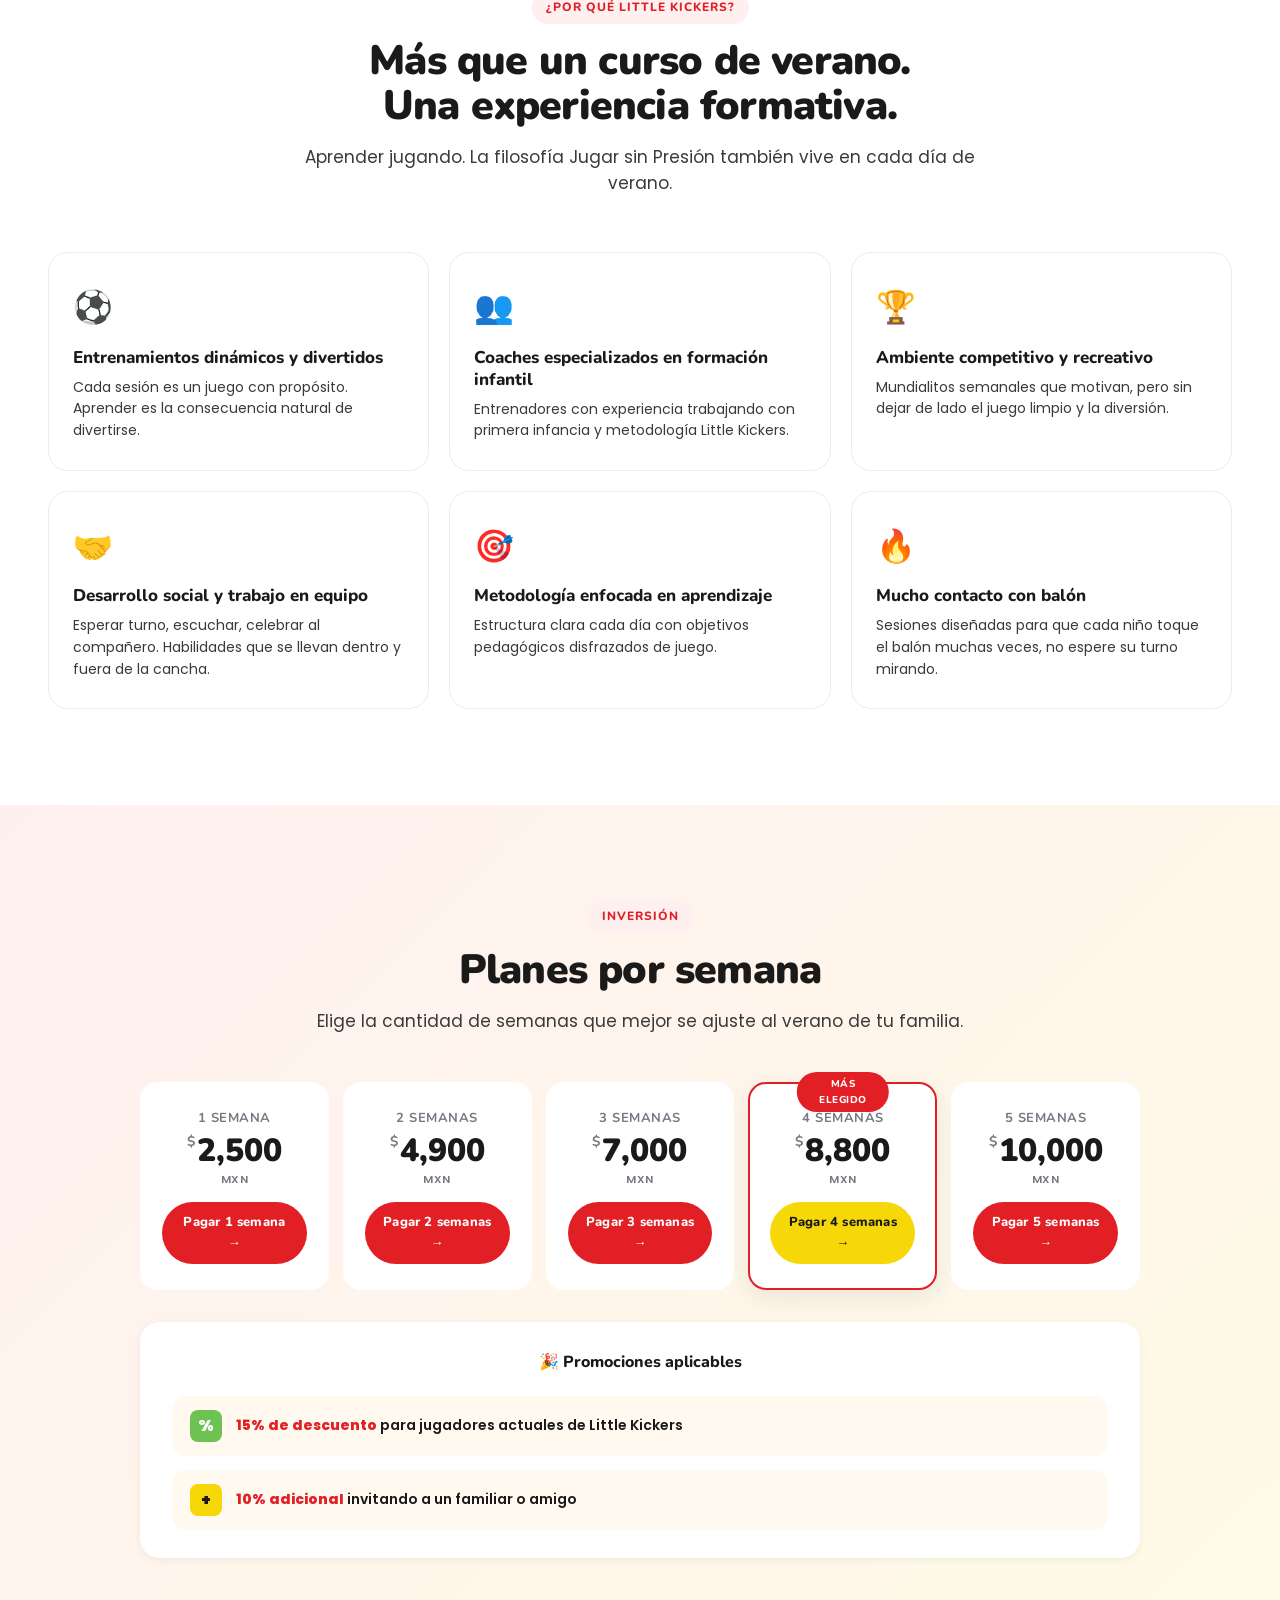
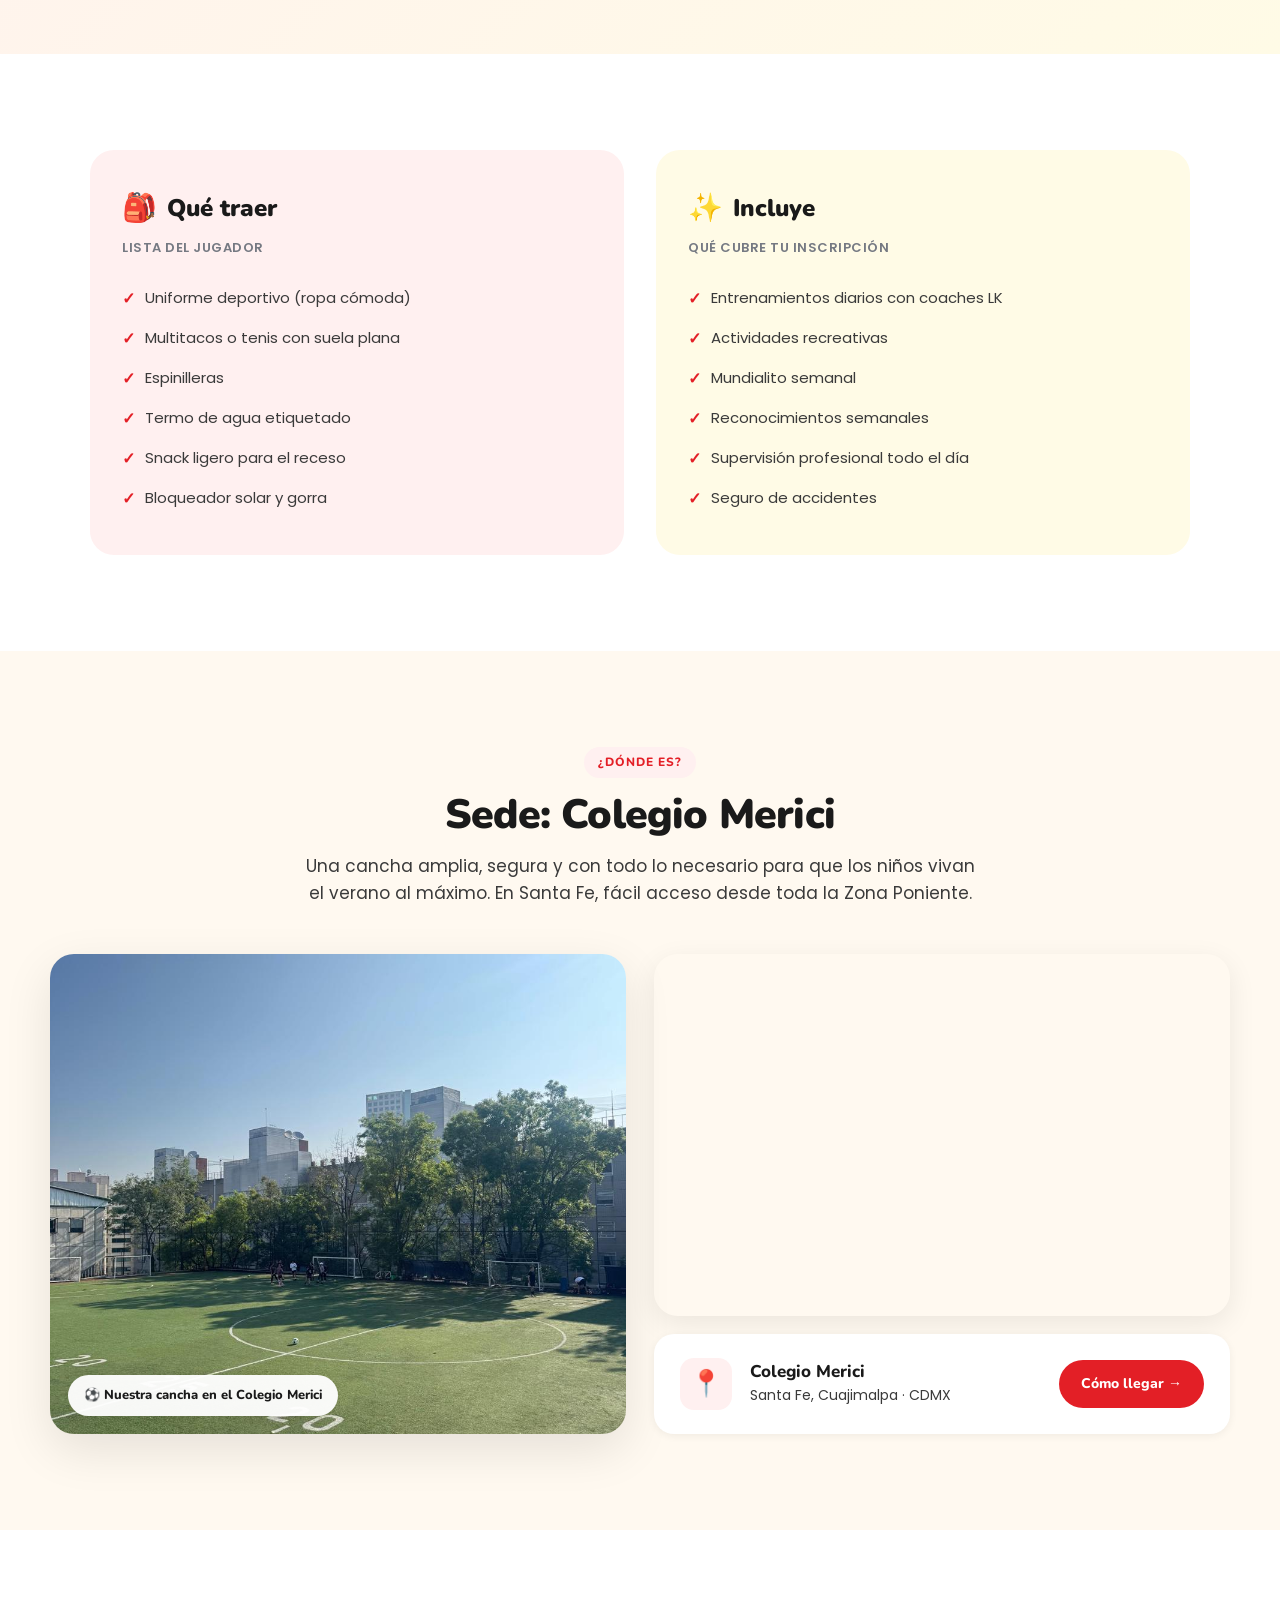
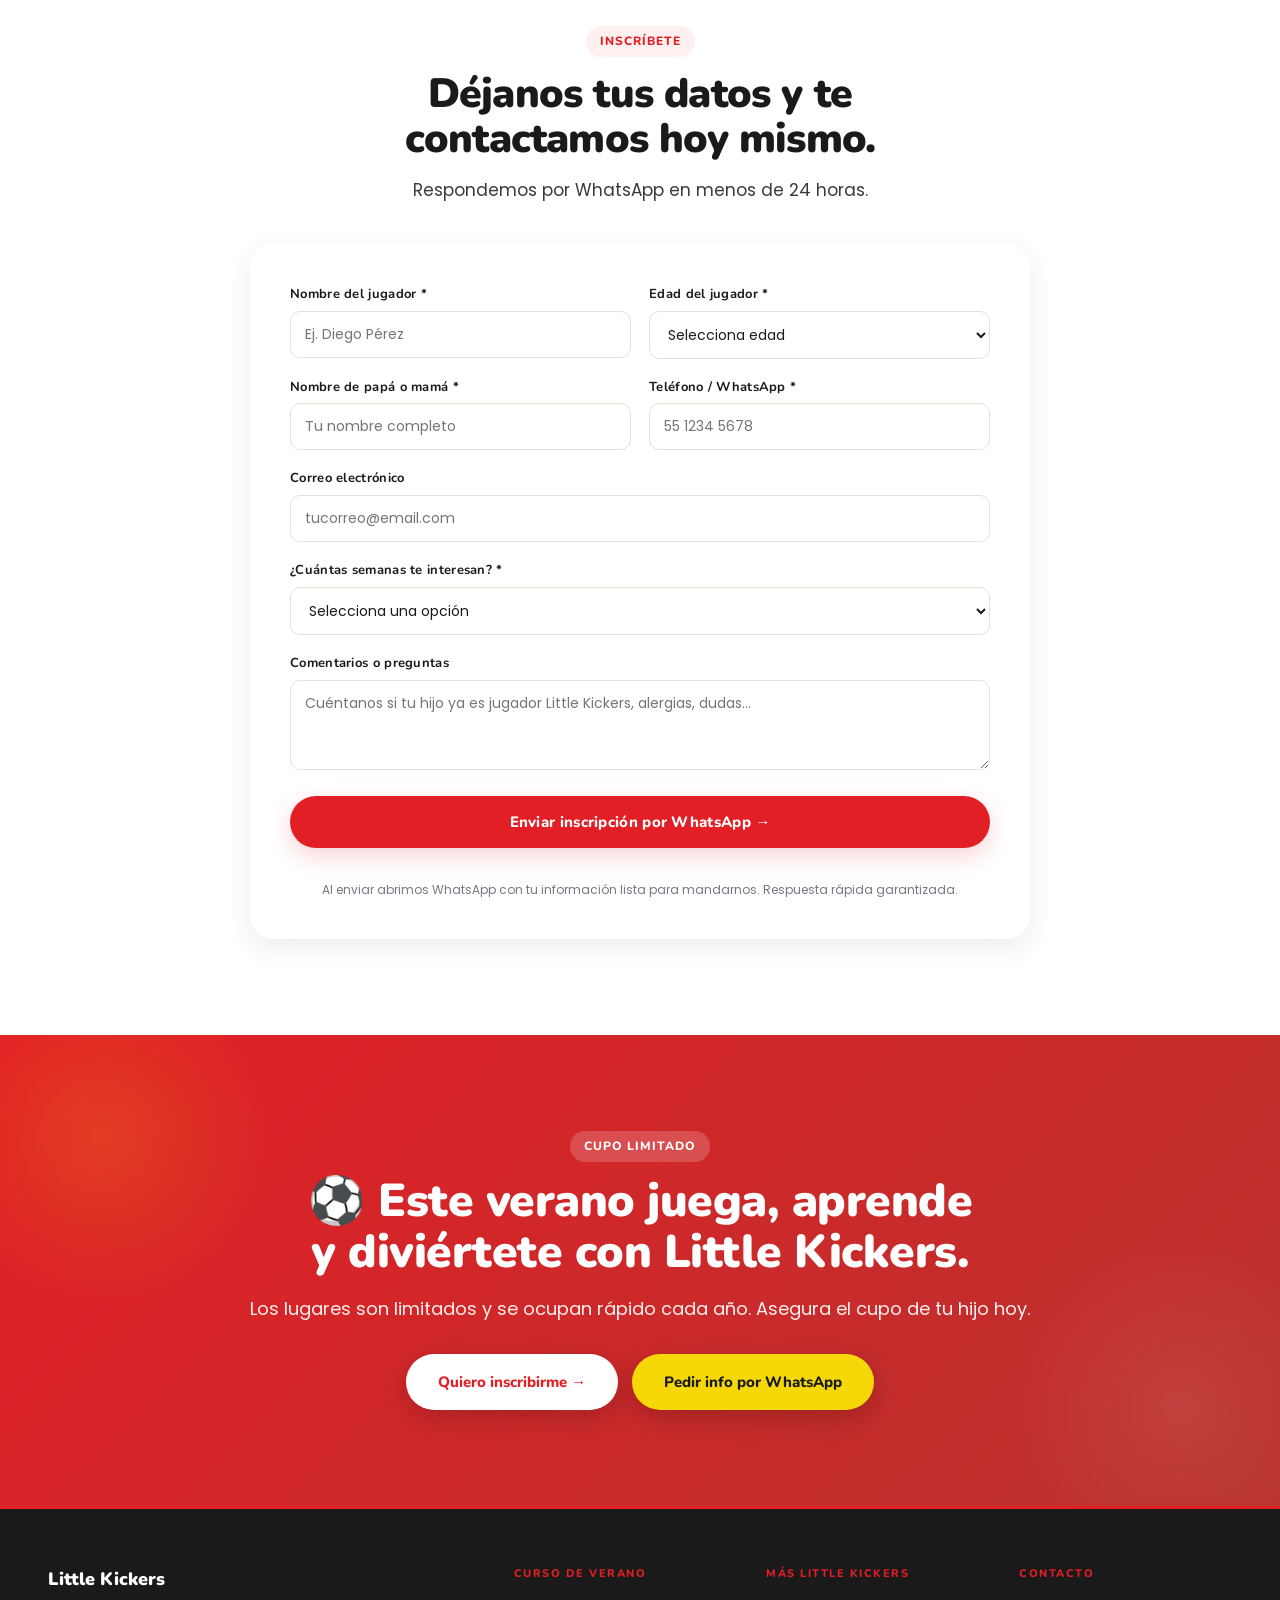
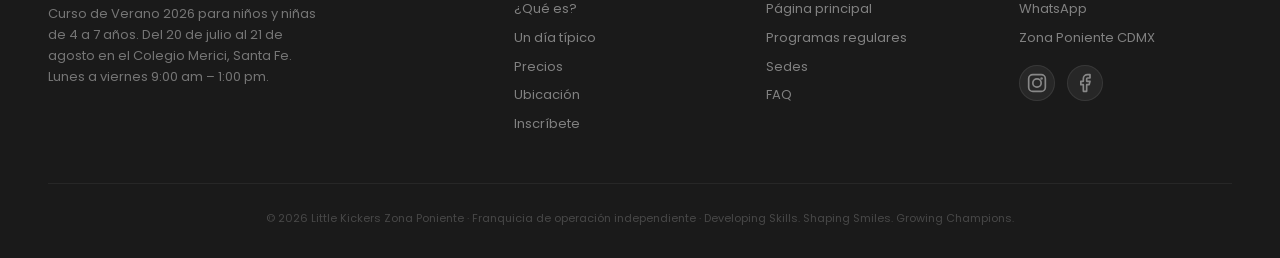
==== commit 040a65a4: "Reduce Sede module height to a contained 480px Photo was forcing the row to 768px (portrait image st" ====
--- a/curso-verano.html
+++ b/curso-verano.html
@@ -151,7 +151,7 @@
 .cv-loc-in{max-width:1180px;margin:0 auto}
 .cv-loc-h-wrap{text-align:center;margin-bottom:48px}
 .cv-loc-grid{display:grid;grid-template-columns:1fr 1fr;gap:28px;align-items:stretch}
-.cv-loc-photo{position:relative;border-radius:24px;overflow:hidden;box-shadow:var(--sl);min-height:380px}
+.cv-loc-photo{position:relative;border-radius:24px;overflow:hidden;box-shadow:var(--sl);height:480px}
 .cv-loc-photo img{width:100%;height:100%;object-fit:cover;display:block}
 .cv-loc-photo-tag{position:absolute;bottom:18px;left:18px;background:rgba(255,255,255,.95);padding:10px 16px;border-radius:100px;font-family:'Nunito',sans-serif;font-weight:800;font-size:13px;color:var(--dark);display:flex;align-items:center;gap:8px;box-shadow:var(--ss)}
 .cv-loc-map{display:flex;flex-direction:column;gap:18px}
@@ -164,7 +164,7 @@
 .cv-loc-card-s{font-size:14px;color:var(--body);line-height:1.4}
 .cv-loc-btn{display:inline-flex;align-items:center;gap:8px;padding:13px 22px;background:var(--lk-red);color:#fff;font-family:'Nunito',sans-serif;font-weight:800;font-size:14px;text-decoration:none;border-radius:100px;transition:all .25s;white-space:nowrap}
 .cv-loc-btn:hover{background:var(--lk-red-dark);transform:translateY(-2px);box-shadow:var(--sr)}
-@media (max-width:900px){.cv-loc-grid{grid-template-columns:1fr}.cv-loc-photo{min-height:280px}}
+@media (max-width:900px){.cv-loc-grid{grid-template-columns:1fr}.cv-loc-photo{height:320px}}
 
 /* Formulario */
 .cv-form-sec{padding:96px 48px;background:#fff}
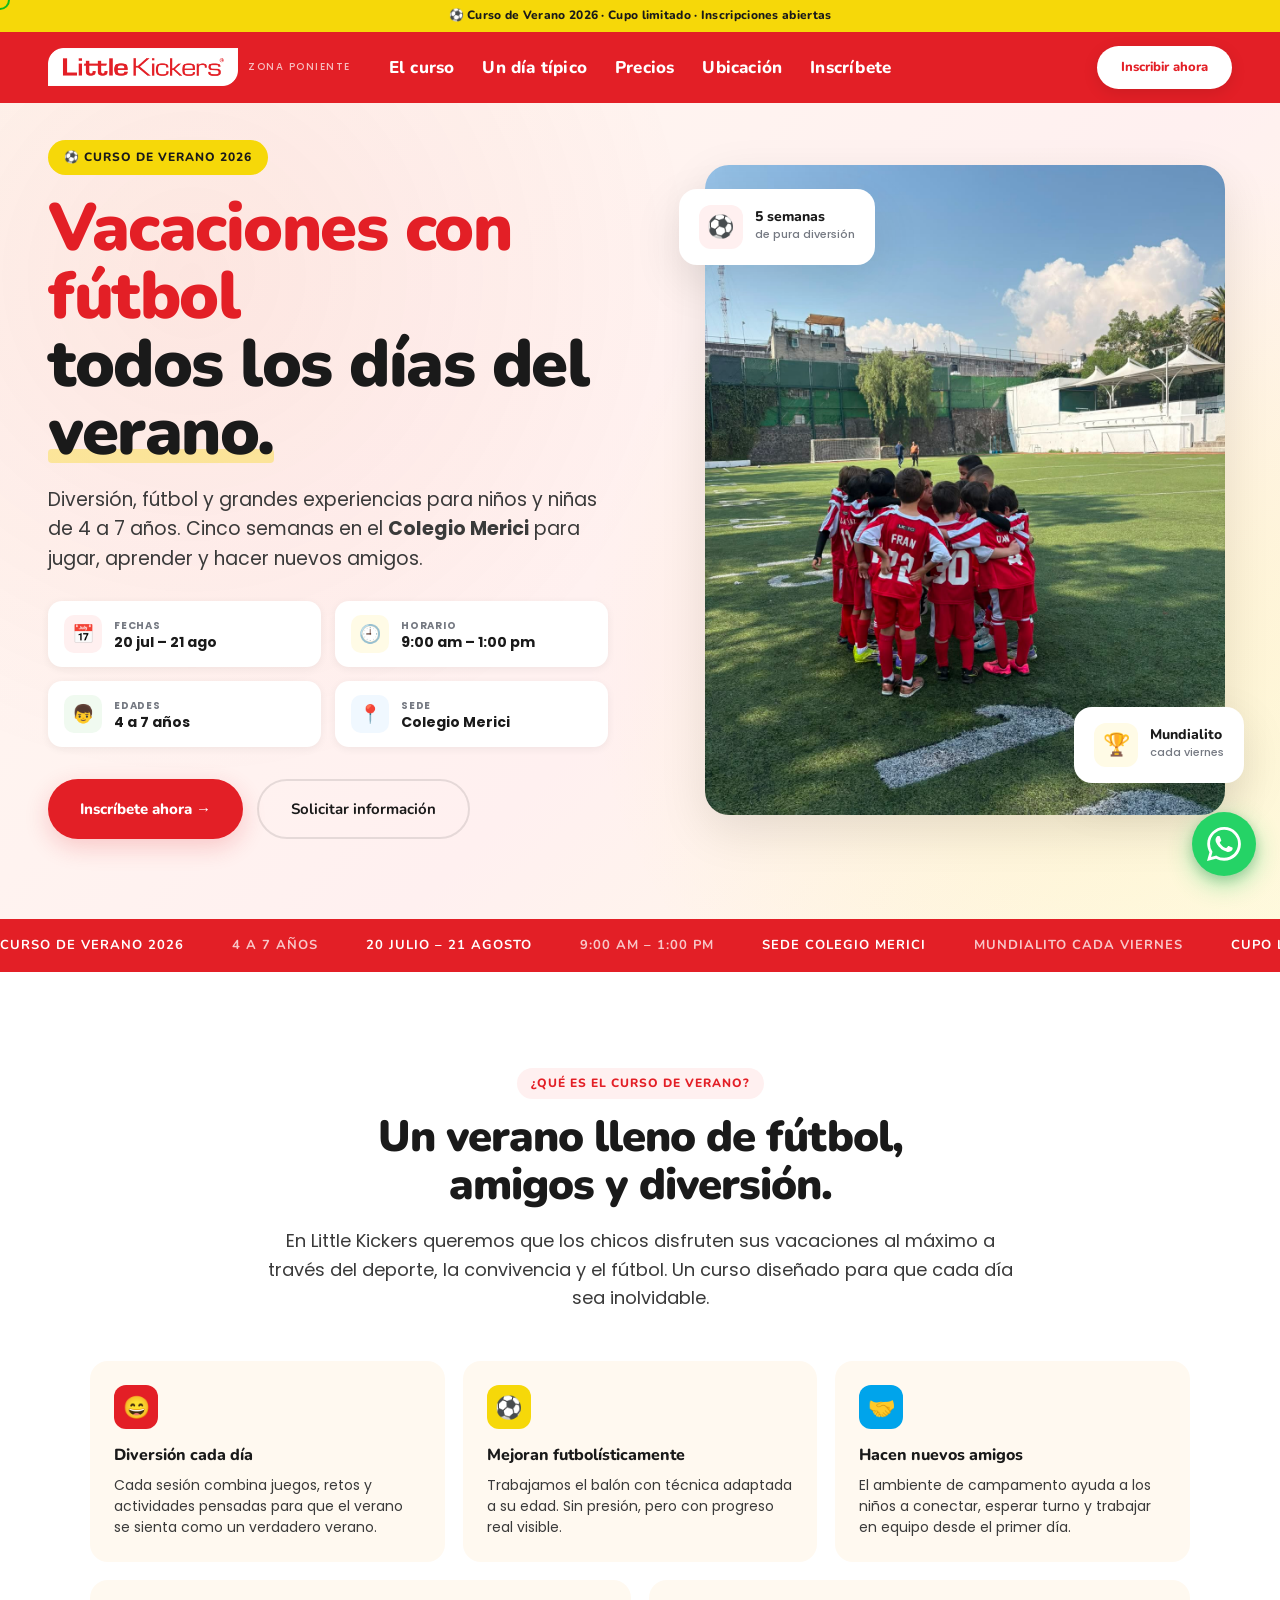
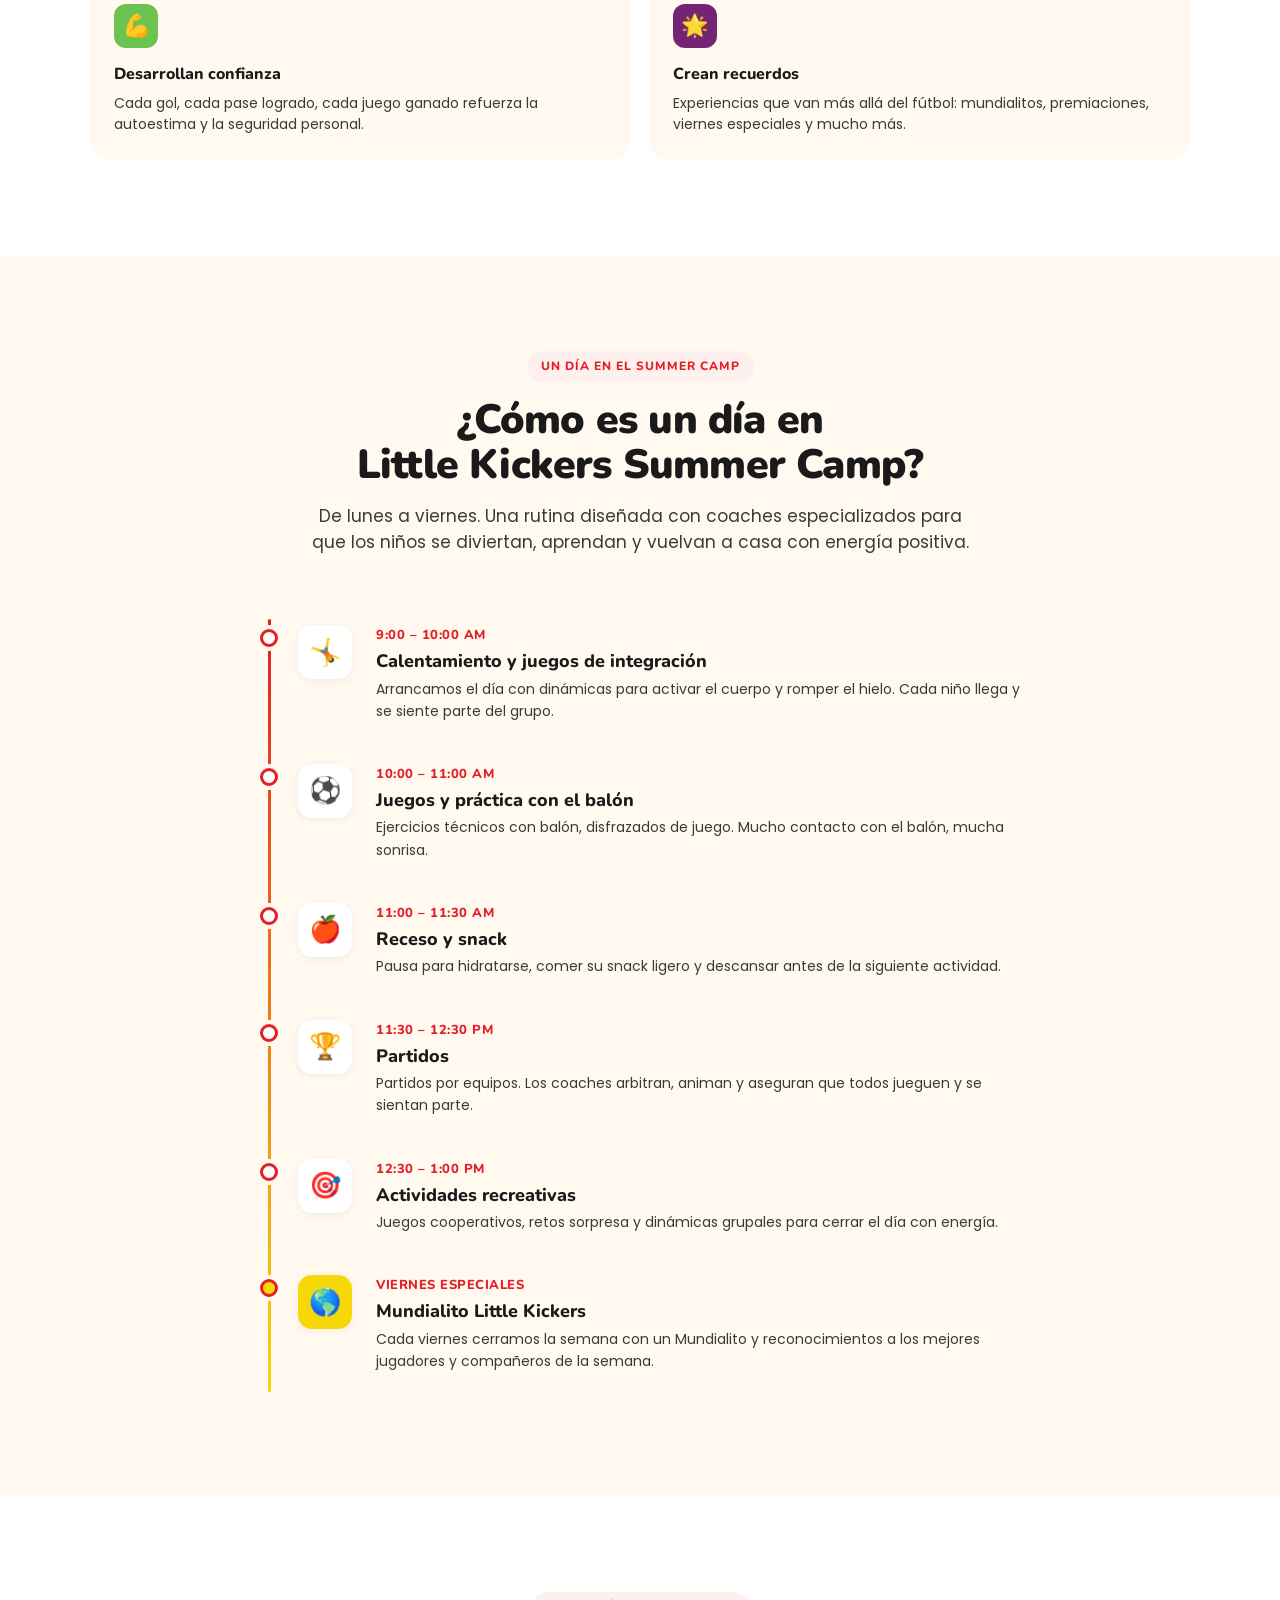
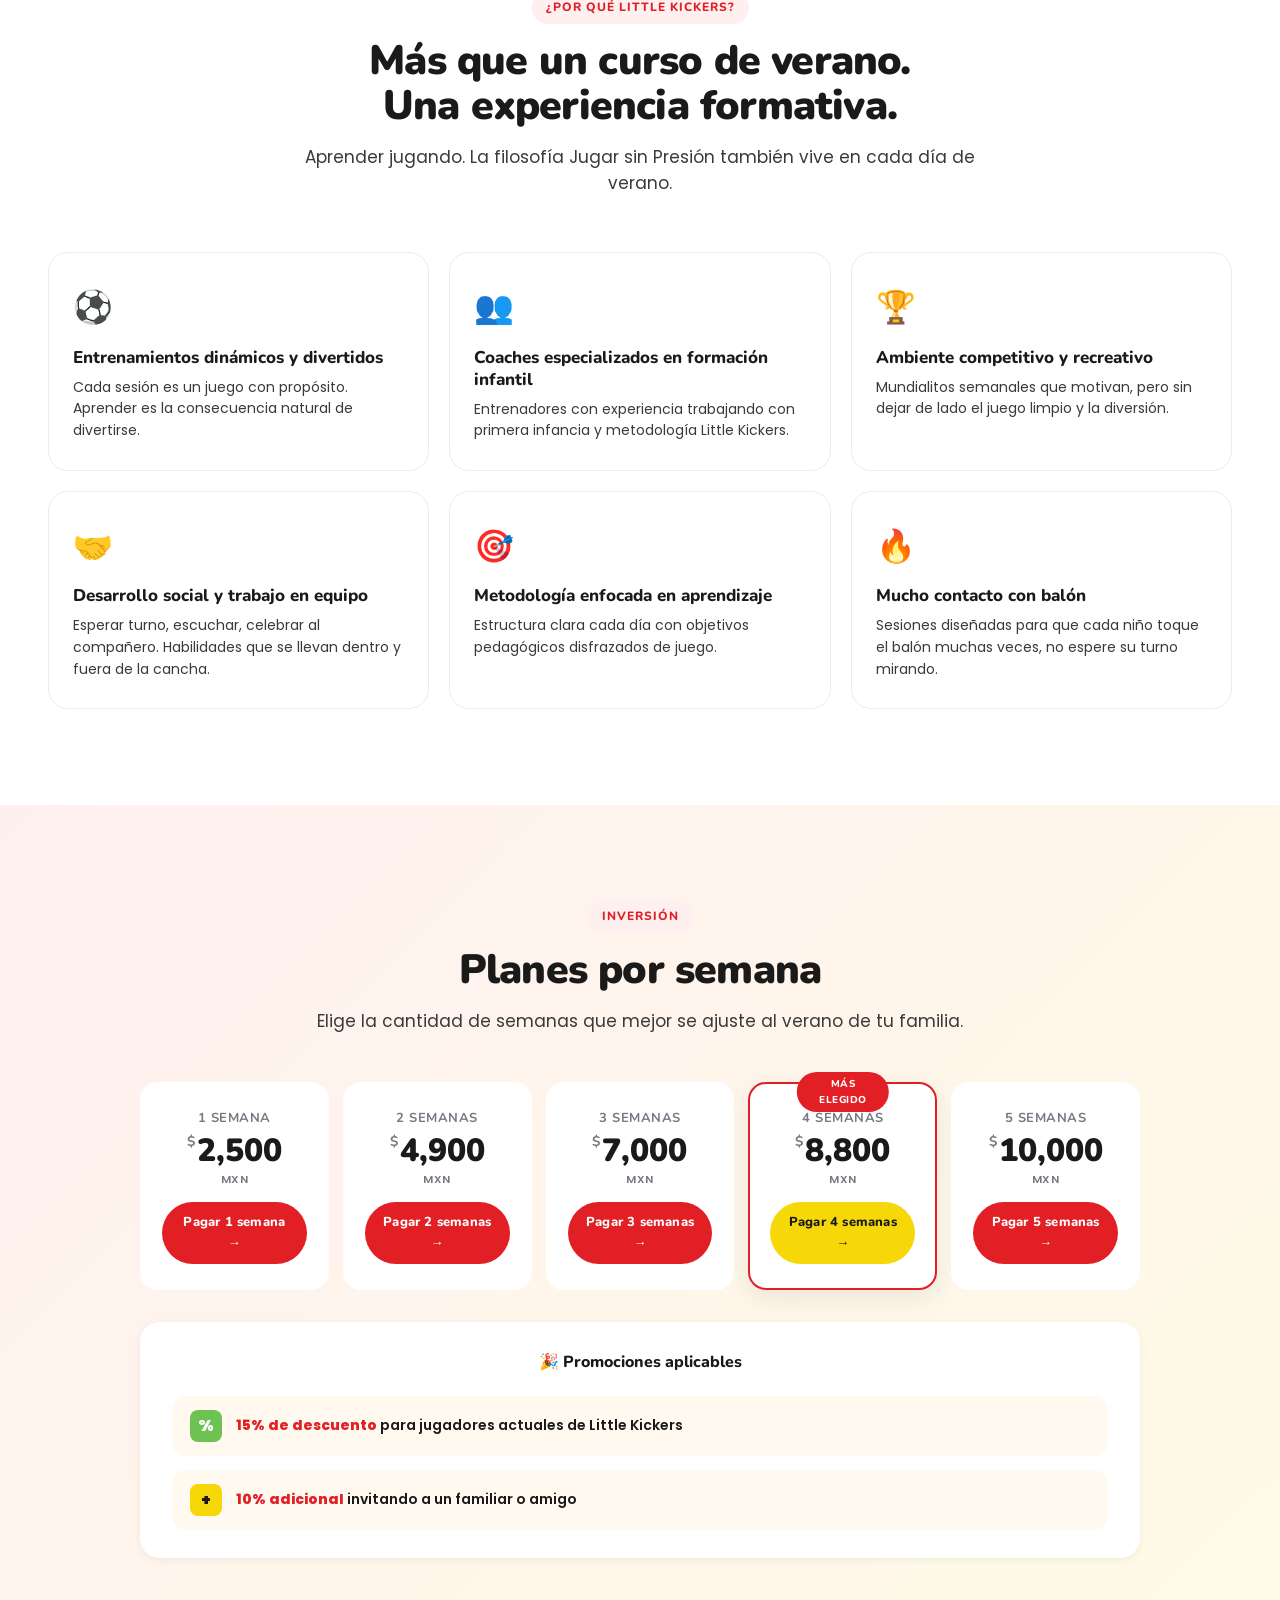
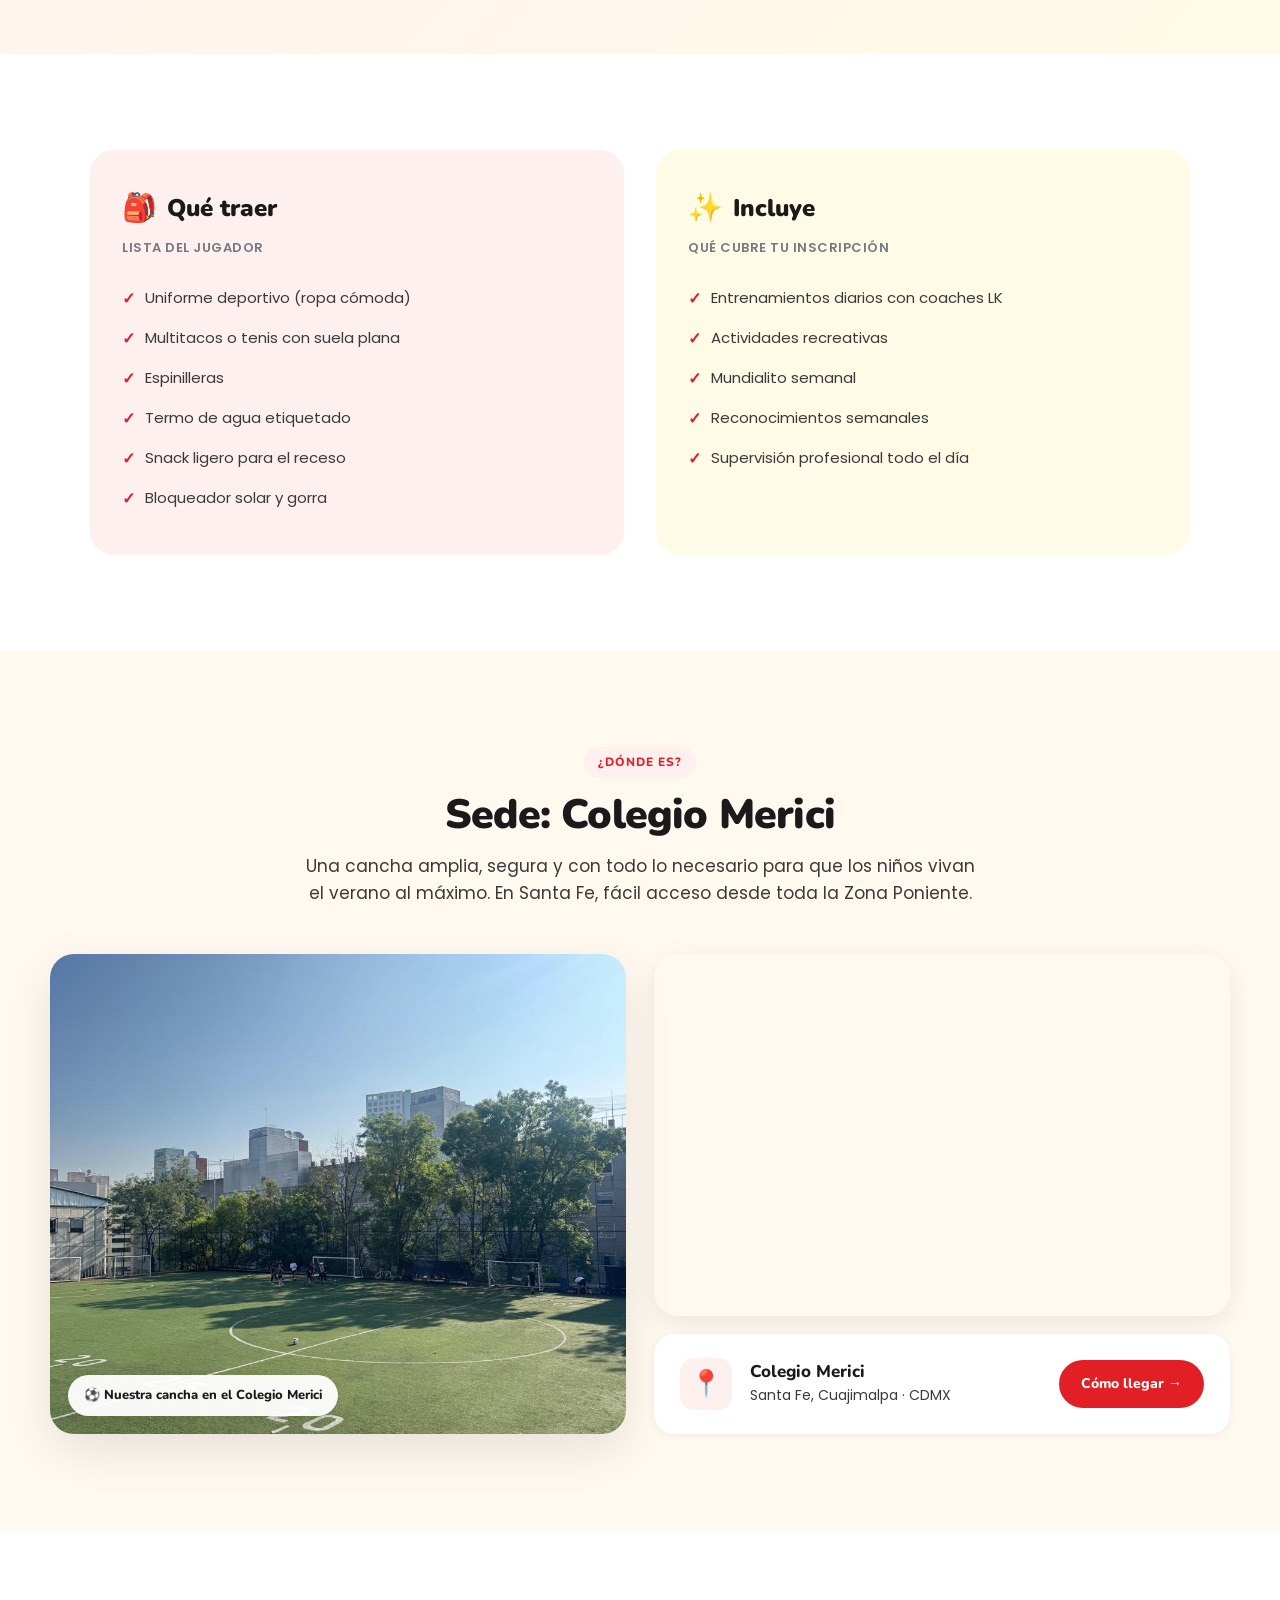
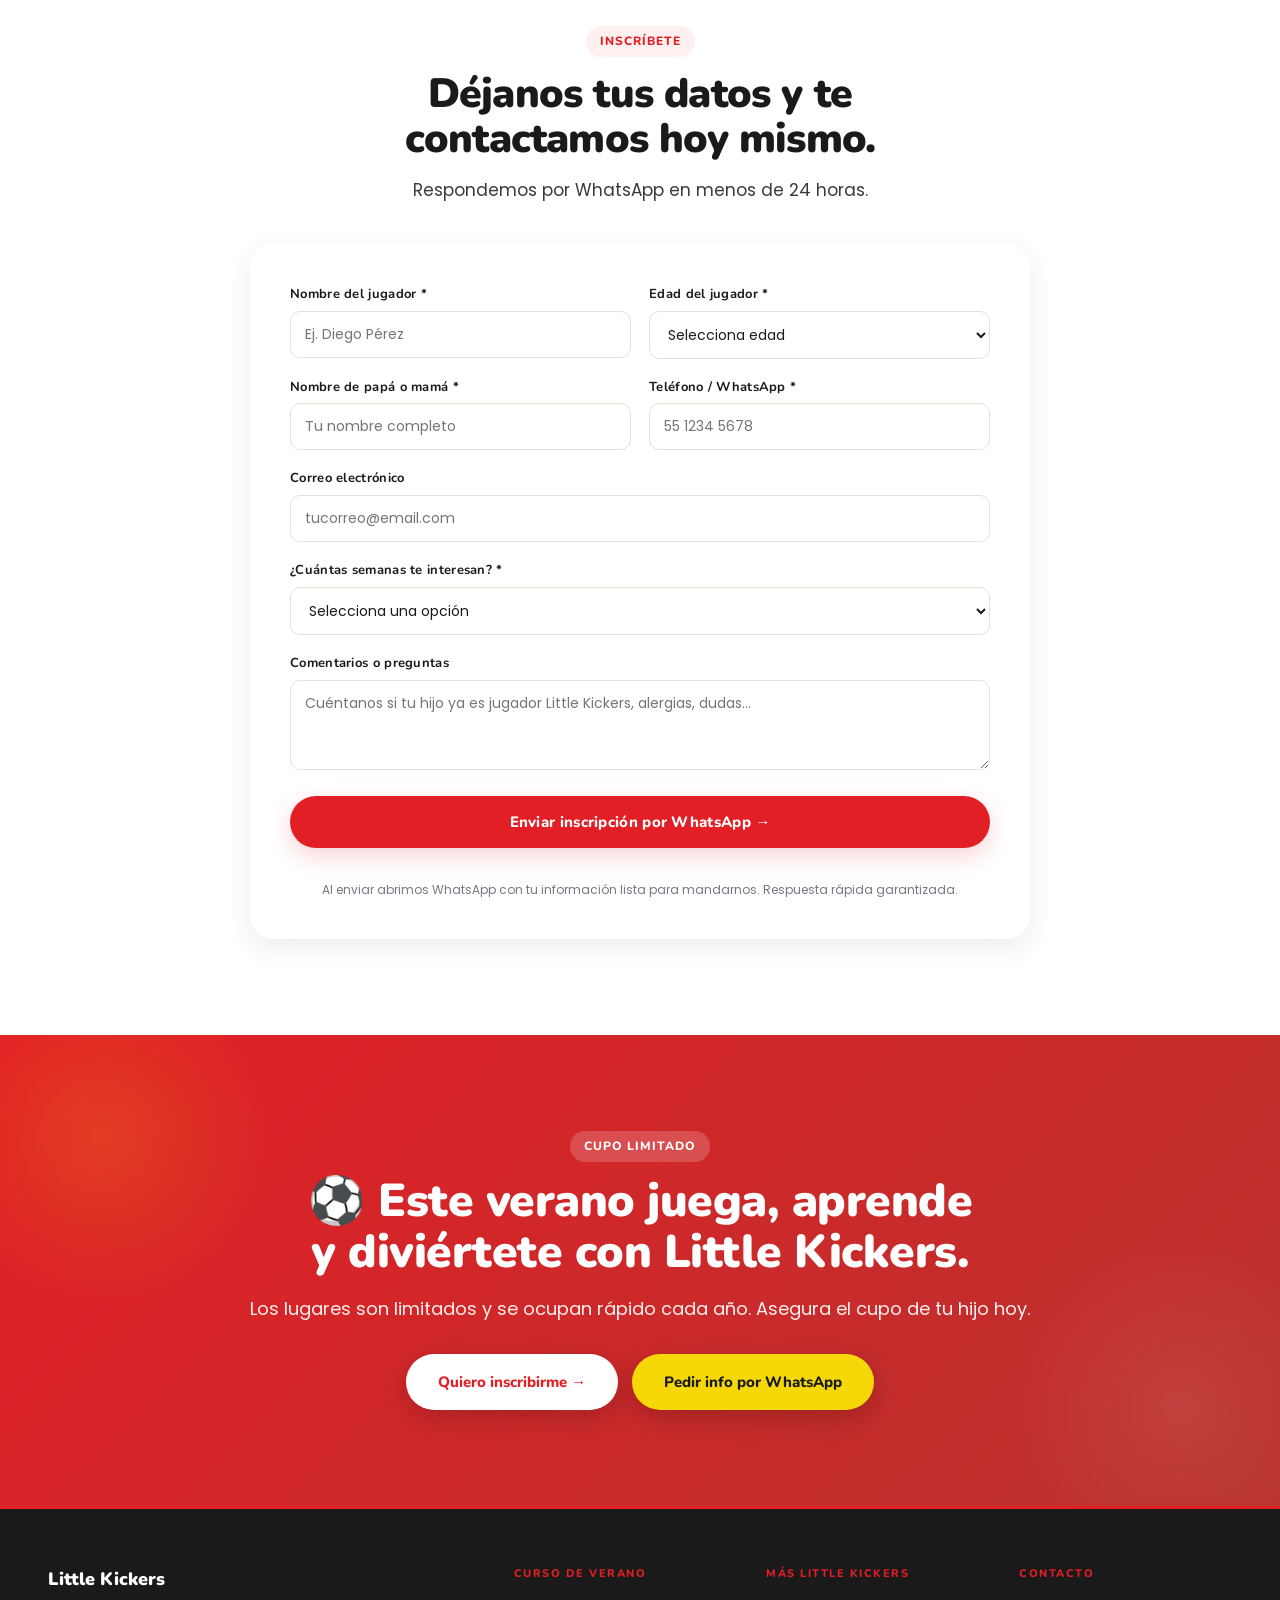
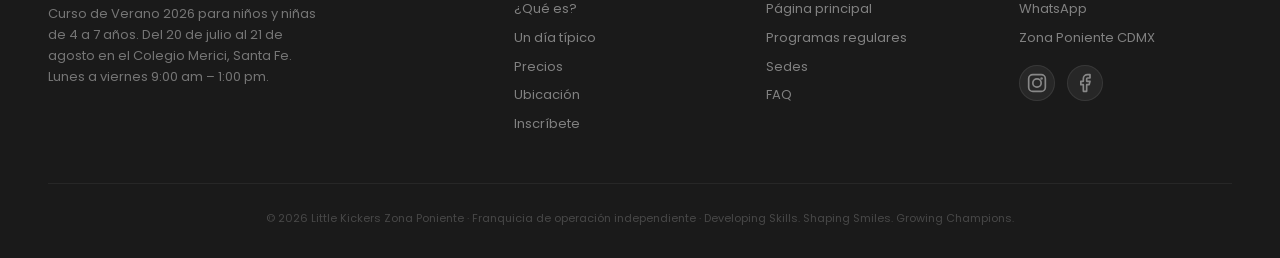
==== commit 29e8219b: "Remove "Seguro de accidentes" from Incluye list Not actually included in the camp — per client clari" ====
--- a/curso-verano.html
+++ b/curso-verano.html
@@ -559,7 +559,6 @@
       <div class="cv-info-li">Mundialito semanal</div>
       <div class="cv-info-li">Reconocimientos semanales</div>
       <div class="cv-info-li">Supervisión profesional todo el día</div>
-      <div class="cv-info-li">Seguro de accidentes</div>
     </div>
   </div>
 </section>
--- a/styles.css
+++ b/styles.css
@@ -72,6 +72,7 @@
 .top-bar{position:fixed;top:0;left:0;right:0;z-index:1001;background:var(--lk-yellow);display:flex;align-items:center;justify-content:center;height:32px;gap:8px}
 .top-bar-text{font-family:'Nunito',sans-serif;font-weight:800;font-size:12px;color:var(--dark);letter-spacing:.3px}
 .top-bar-sep{color:rgba(0,0,0,.2);font-size:10px}
+.tb-short{display:none}
 
 /* ═══ NAV ═══ */
 nav{position:fixed;top:32px;left:0;right:0;z-index:1000;display:grid;grid-template-columns:1fr auto 1fr;align-items:center;padding:14px 48px;background:var(--lk-red);backdrop-filter:blur(20px);-webkit-backdrop-filter:blur(20px);border-bottom:none;transition:all .35s}
@@ -81,8 +82,8 @@
 nav.scrolled{padding:10px 48px;box-shadow:0 4px 20px rgba(0,0,0,.15);top:0}
 .top-bar.hidden{transform:translateY(-100%)}
 .n-logo{display:flex;align-items:center;gap:10px;text-decoration:none}
-.n-logo-icon{height:38px;display:flex;align-items:center}
-.n-logo-icon img{height:38px;width:auto}
+.n-logo-icon{height:38px;display:flex;align-items:center;flex-shrink:0}
+.n-logo-icon img{height:38px;width:auto;flex-shrink:0;object-fit:contain;display:block}
 .n-logo-txt{display:flex;flex-direction:column}
 .n-logo-name{font-family:'Nunito',sans-serif;font-weight:900;font-size:16px;color:#fff;letter-spacing:-.3px;line-height:1.1}
 .n-logo-sub{font-size:10px;color:rgba(255,255,255,.7);letter-spacing:1.5px;text-transform:uppercase;font-weight:500}
@@ -254,7 +255,7 @@
 
 /* ═══ SEDES ═══ */
 .sed{background:var(--off)}
-.sed-g{display:grid;grid-template-columns:repeat(2,1fr);gap:20px;margin-top:56px}
+.sed-g{display:grid;grid-template-columns:repeat(3,1fr);gap:20px;margin-top:56px}
 .sed-c{background:#fff;border-radius:var(--rl);overflow:hidden;border:1px solid rgba(0,0,0,.04);transition:all .4s}
 .sed-c:hover{transform:translateY(-4px);box-shadow:var(--sl)}
 .sed-map{height:225px;background:var(--cream);position:relative;overflow:hidden;display:flex;align-items:center;justify-content:center}
@@ -274,7 +275,7 @@
 .sed-cta:hover{background:var(--lk-red-dark);transform:translateY(-2px)}
 
 /* ═══ TESTIMONIALS MARQUEE ═══ */
-.test{background:var(--dark);position:relative;padding:80px 0}
+.test{background:var(--dark);position:relative;padding:80px 0;overflow:hidden}
 .test-overflow{overflow:hidden;width:100%;position:relative}
 .test-d{position:absolute;border-radius:50%;pointer-events:none}
 .test-d1{width:250px;height:250px;background:var(--lk-red);opacity:.05;top:-80px;right:-60px}
@@ -367,7 +368,7 @@
 /* ═══ RESPONSIVE ═══ */
 @media(max-width:1366px){.hero-sm.p1{left:-15px}.hero-sm.p2{width:120px;height:120px}.hero-fl.f2{left:-15px}}
 @media(max-width:1024px){.hero-inner{grid-template-columns:1fr;gap:48px}.hero-vis{max-width:440px;margin:0 auto}.ben-g{grid-template-columns:repeat(2,1fr)}.phi-grid{grid-template-columns:1fr}.prg-c{flex-direction:column;min-height:auto}.prg-img{width:100%;min-height:180px;height:180px;margin:0;border-radius:0}.prg-body{width:100%;padding:24px 20px}.sed-g{grid-template-columns:1fr}.ft-g{grid-template-columns:repeat(2,1fr)}.phi-img{max-height:350px}}
-@media(max-width:768px){.prog{background:var(--lk-red);height:4px}.ticker-track{animation-duration:12s}.top-bar{height:28px}.top-bar-text{font-size:10px}nav{padding:10px 16px;top:28px}.n-links{display:none}.n-cta{display:none}.ham{display:flex}
+@media(max-width:768px){.prog{background:var(--lk-red);height:4px}.ticker-track{animation-duration:12s}.top-bar{height:28px}.top-bar-text{font-size:10px}.tb-promo-in{font-size:11px!important}.tb-full{display:none}.tb-short{display:inline}nav{padding:10px 16px;top:28px;display:flex;justify-content:space-between}.n-links{display:none}.n-cta{display:none}.ham{display:flex}
 /* Mobile animation overrides */
 .rv{transform:translateY(20px);transition-duration:.5s}
 .d1,.d2,.d3,.d4,.d5{transition-delay:0s}
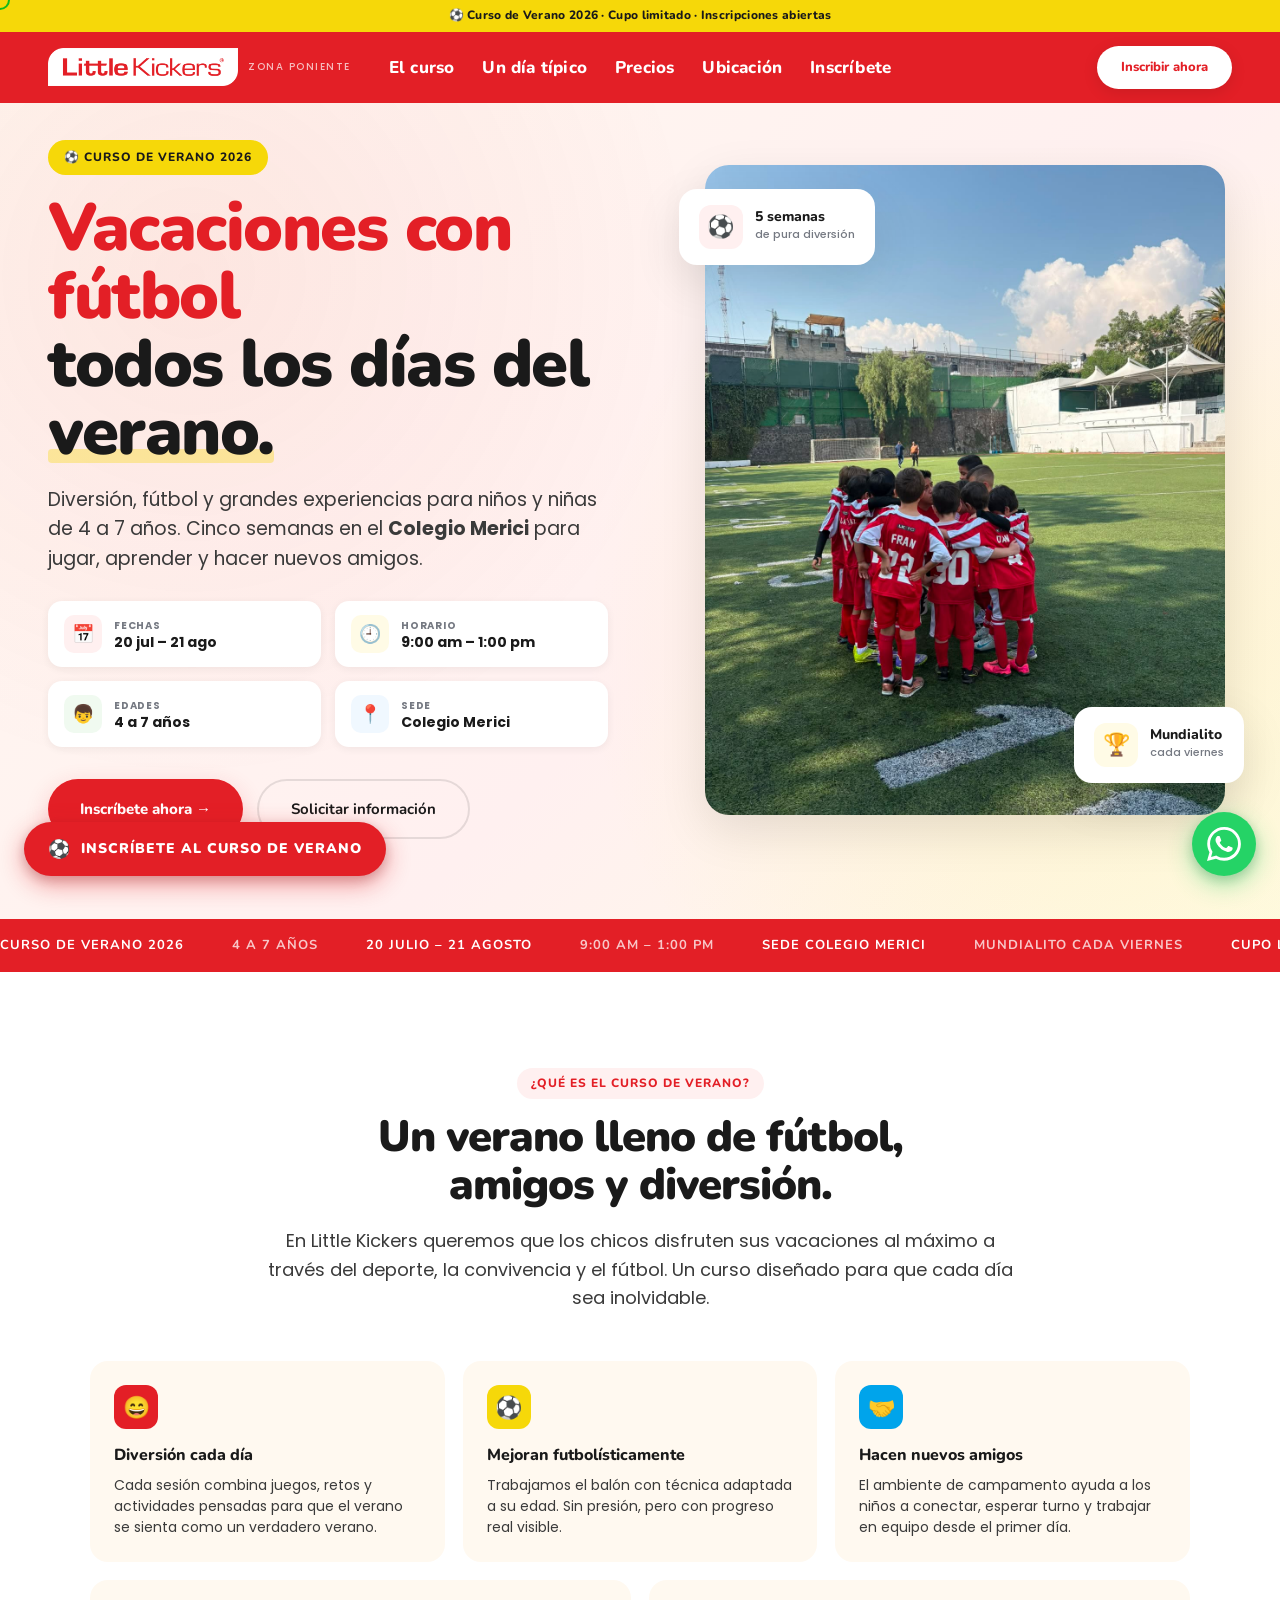
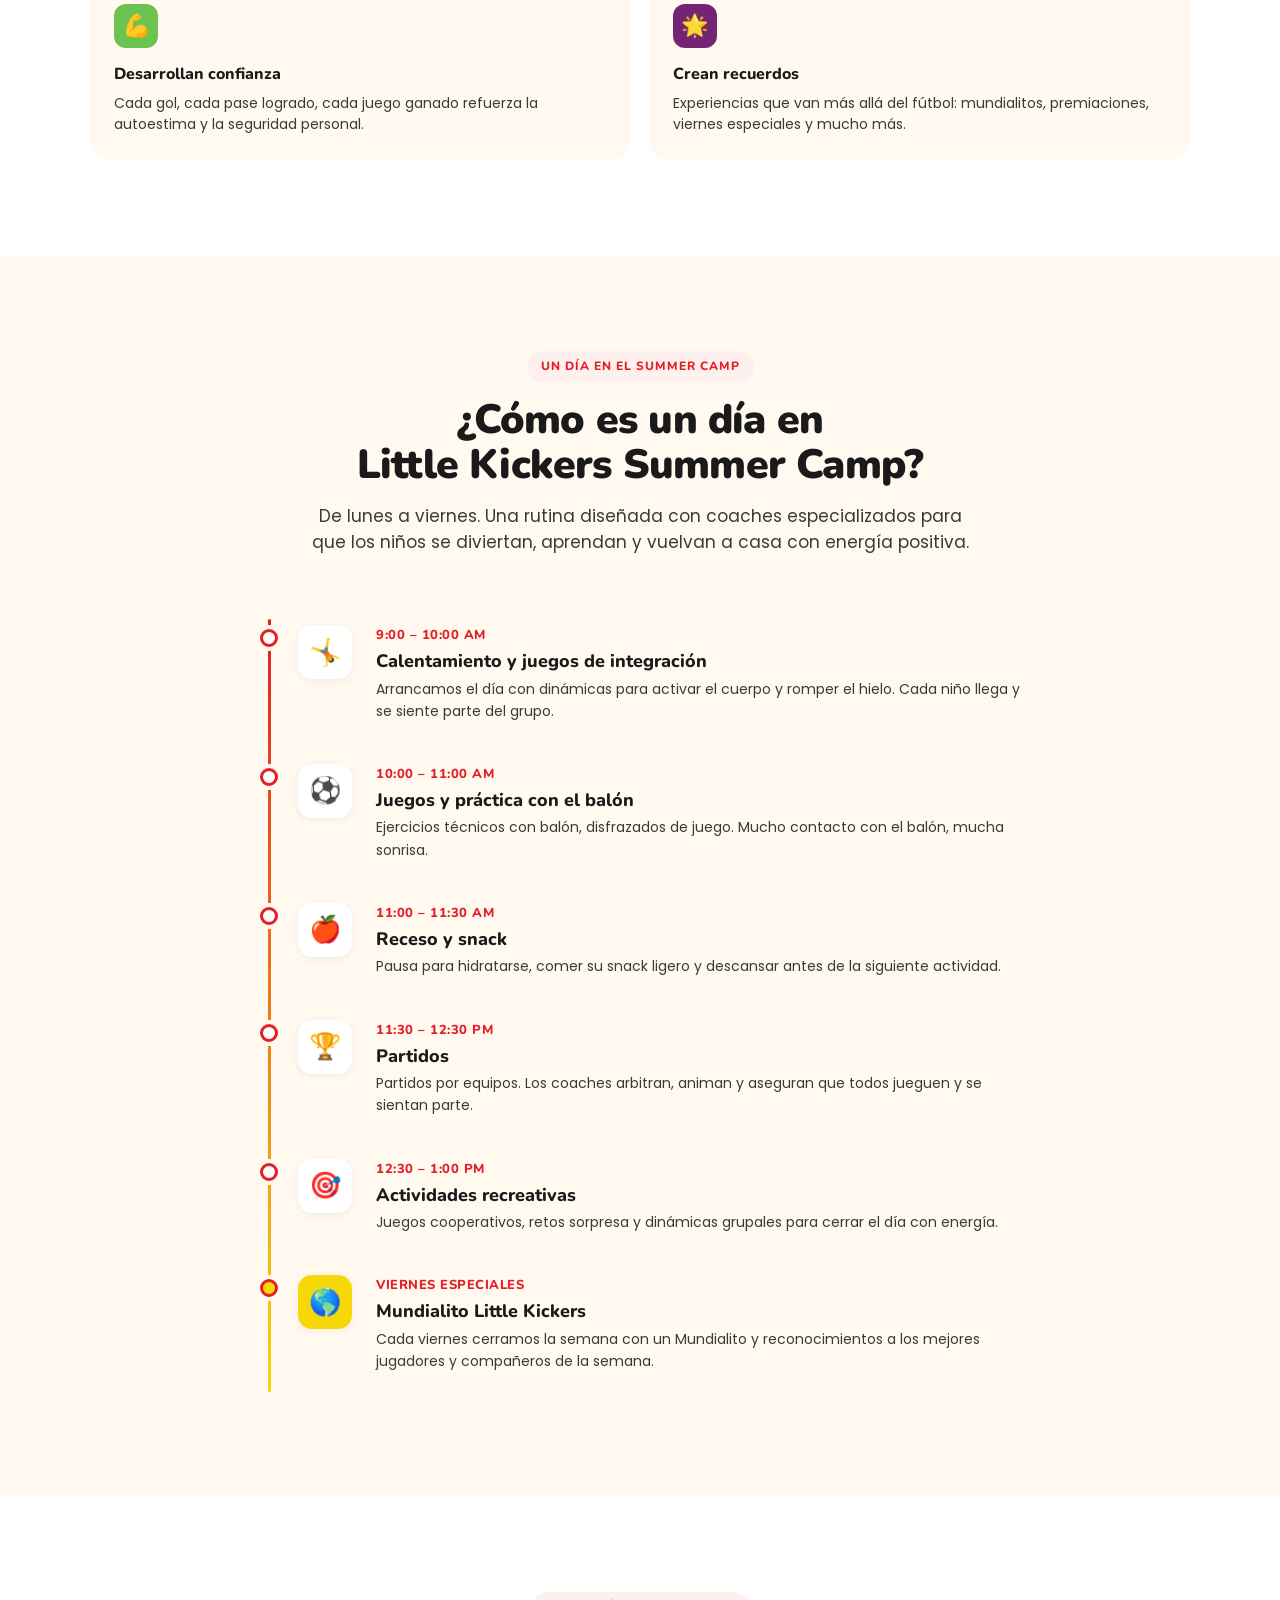
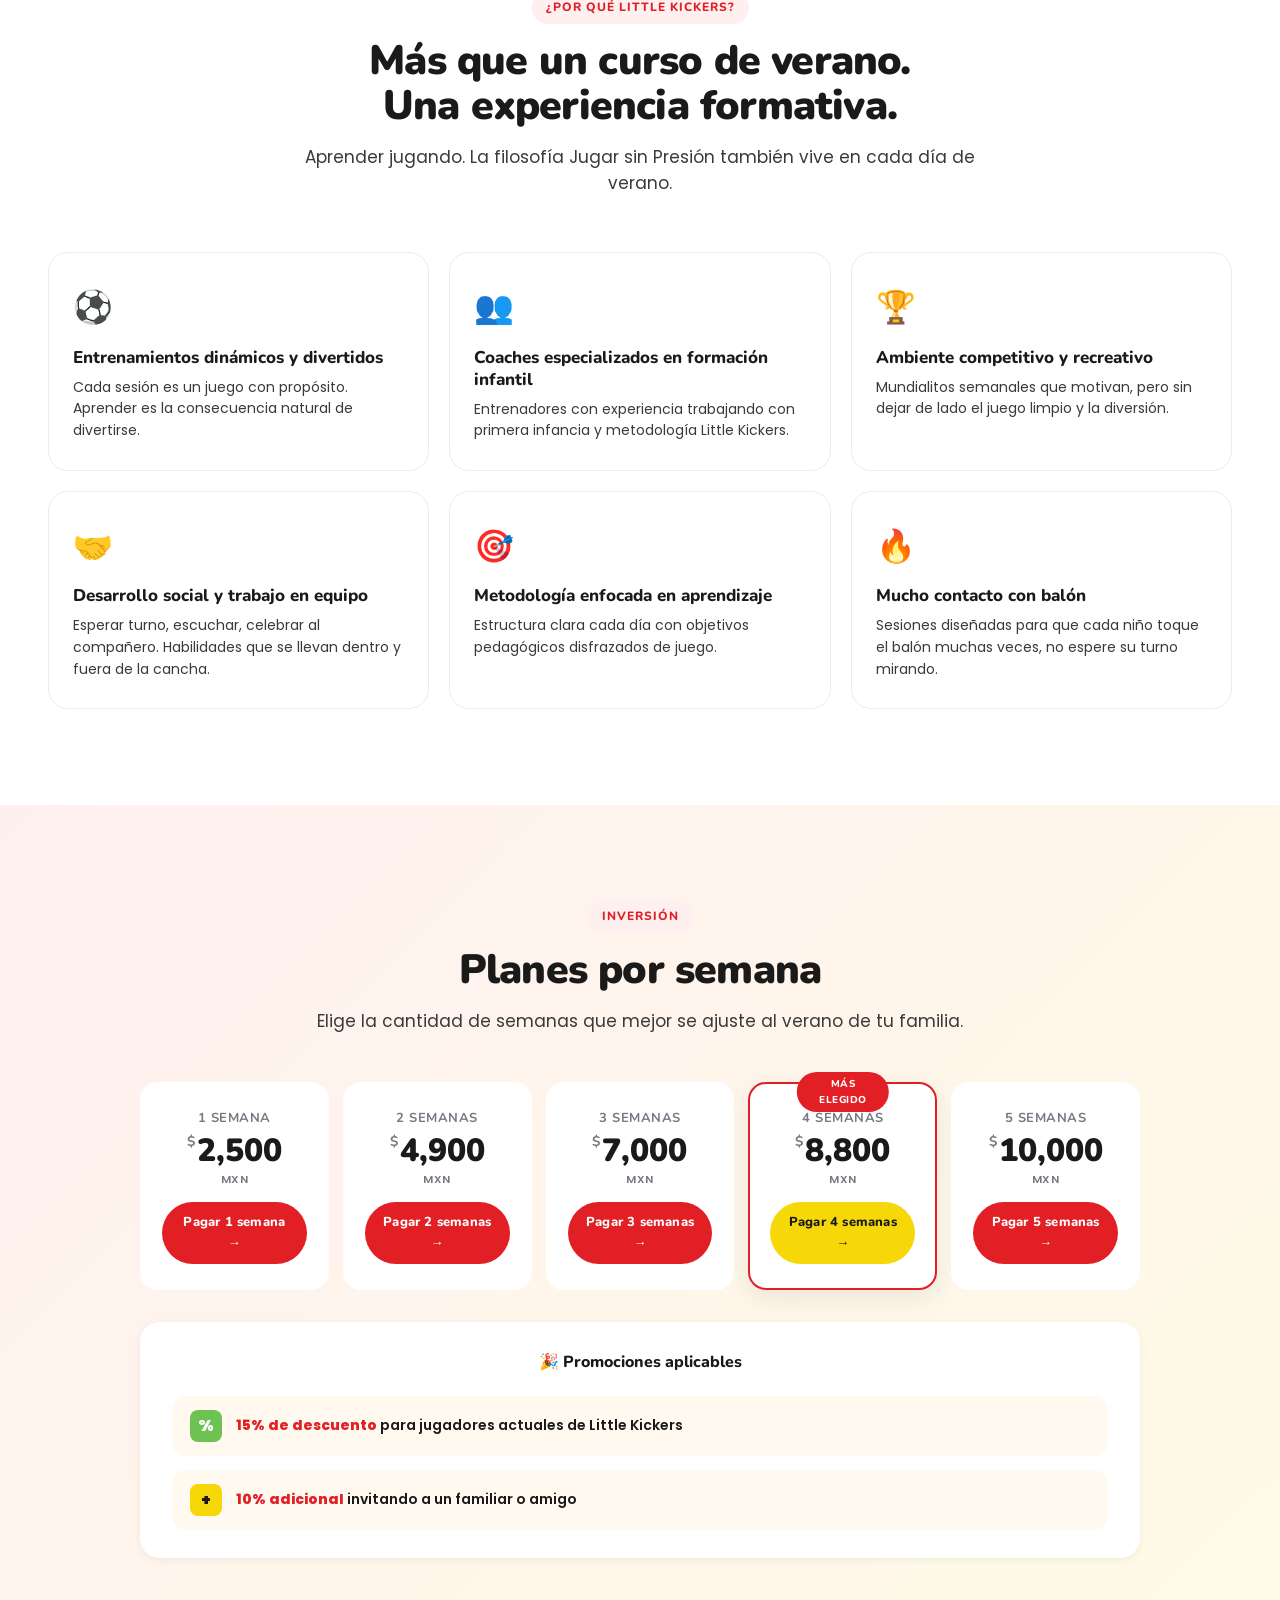
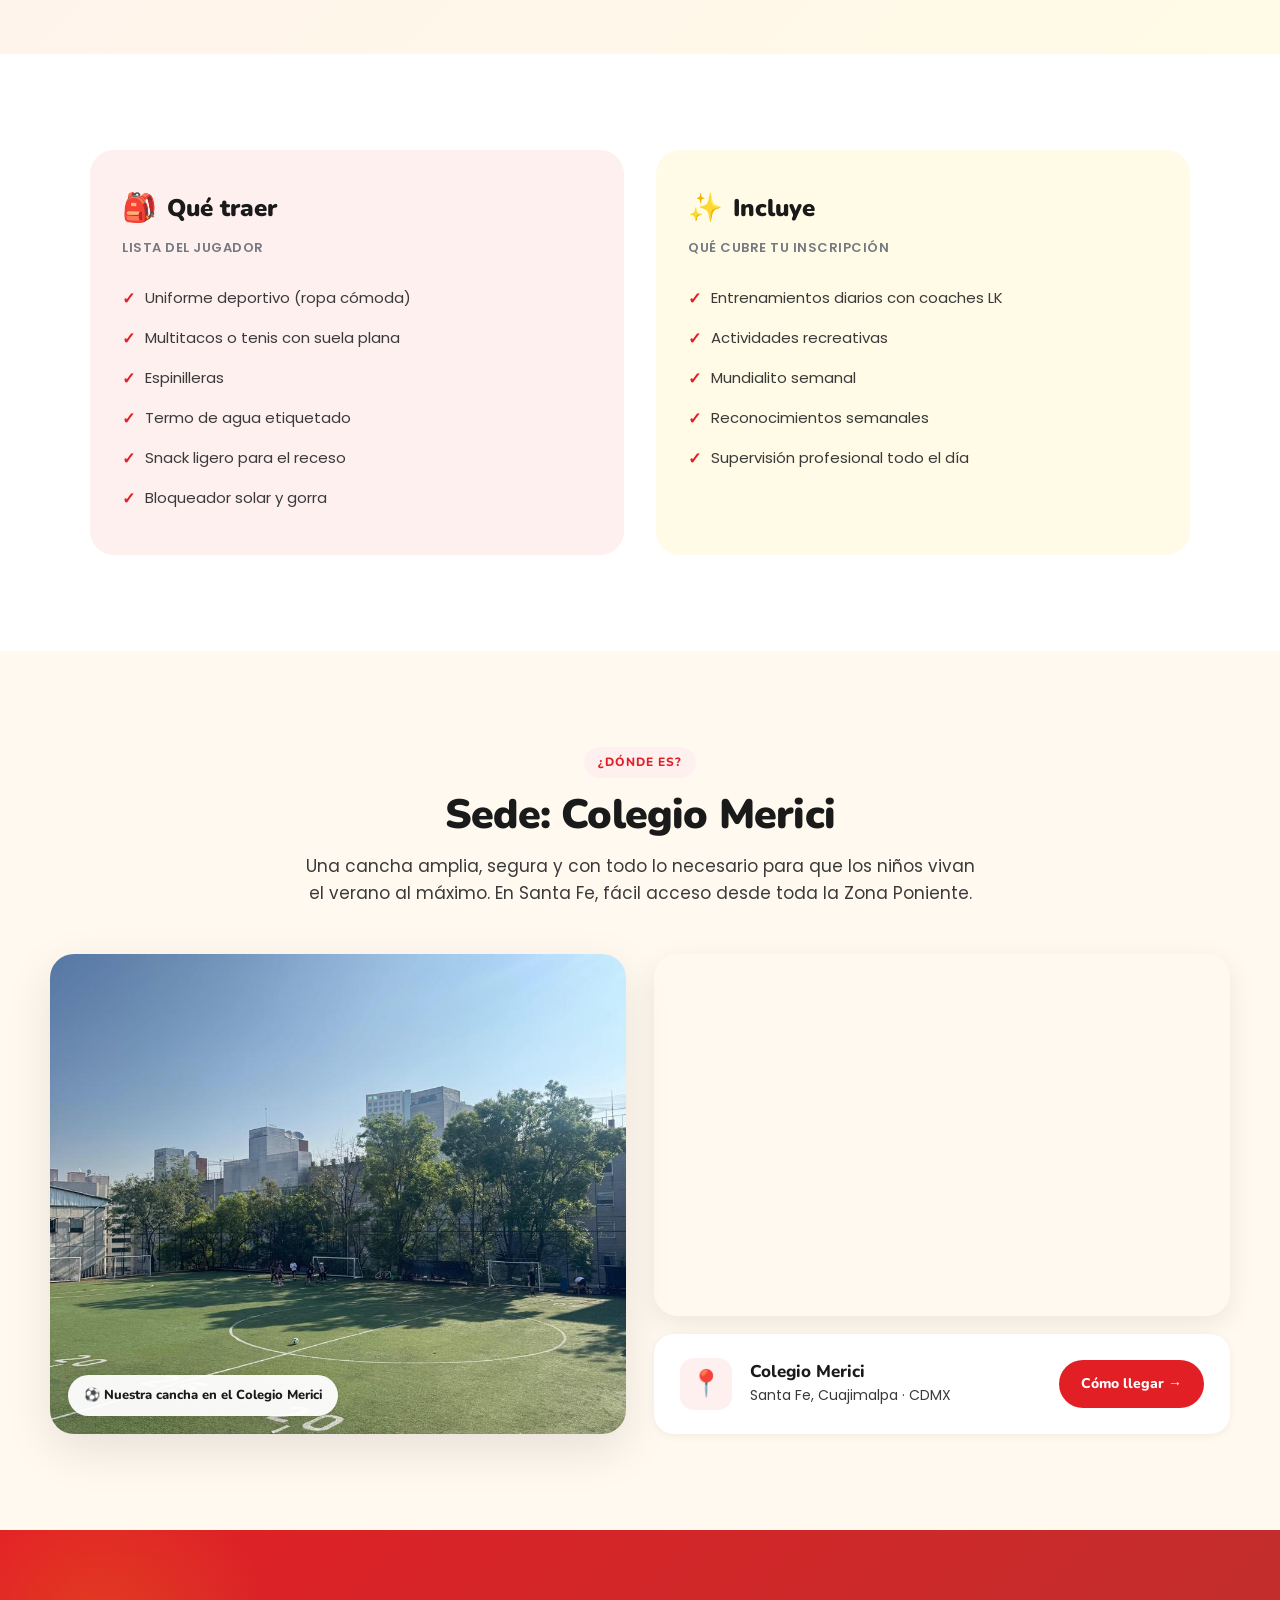
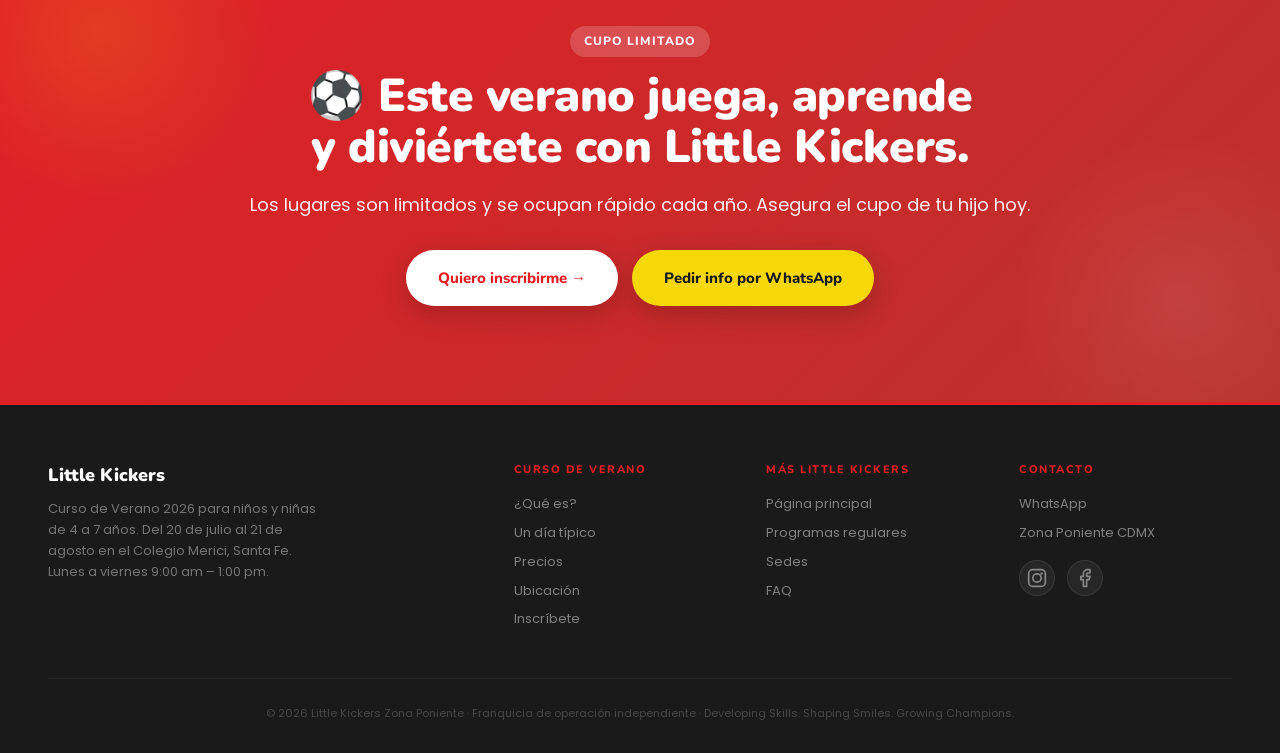
==== commit f8015a2d: "Replace embedded form with LeadConnector link + add desktop side CTA - Removed the inline "Déjanos t" ====
--- a/curso-verano.html
+++ b/curso-verano.html
@@ -166,22 +166,6 @@
 .cv-loc-btn:hover{background:var(--lk-red-dark);transform:translateY(-2px);box-shadow:var(--sr)}
 @media (max-width:900px){.cv-loc-grid{grid-template-columns:1fr}.cv-loc-photo{height:320px}}
 
-/* Formulario */
-.cv-form-sec{padding:96px 48px;background:#fff}
-.cv-form-in{max-width:780px;margin:0 auto}
-.cv-form-h-wrap{text-align:center;margin-bottom:40px}
-.cv-form{background:#fff;border-radius:24px;padding:40px;box-shadow:var(--sm)}
-.cv-form-g{display:grid;grid-template-columns:1fr 1fr;gap:18px}
-.cv-form-f{display:flex;flex-direction:column;gap:6px}
-.cv-form-f.full{grid-column:1/-1}
-.cv-form-l{font-family:'Nunito',sans-serif;font-weight:700;font-size:13px;color:var(--dark);letter-spacing:.3px}
-.cv-form-i,.cv-form-s,.cv-form-t{width:100%;padding:12px 14px;border:1.5px solid #E6E0D6;border-radius:10px;font-family:'Poppins',sans-serif;font-size:14px;color:var(--dark);background:#fff;transition:border-color .25s}
-.cv-form-i:focus,.cv-form-s:focus,.cv-form-t:focus{outline:none;border-color:var(--lk-red)}
-.cv-form-t{min-height:90px;resize:vertical;font-family:'Poppins',sans-serif}
-.cv-form-btn{grid-column:1/-1;margin-top:8px;padding:16px 28px;background:var(--lk-red);color:#fff;border:none;border-radius:100px;font-family:'Nunito',sans-serif;font-weight:800;font-size:15px;letter-spacing:.3px;cursor:pointer;transition:all .3s;box-shadow:var(--sr)}
-.cv-form-btn:hover{background:var(--lk-red-dark);transform:translateY(-2px);box-shadow:var(--sl)}
-.cv-form-note{text-align:center;font-size:12px;color:var(--lk-dg);margin-top:14px;grid-column:1/-1}
-
 /* Final CTA */
 .cv-fcta{padding:96px 48px;background:linear-gradient(135deg,var(--lk-red) 0%,#B8322E 100%);text-align:center;position:relative;overflow:hidden}
 .cv-fcta::before{content:'';position:absolute;top:-100px;left:-100px;width:400px;height:400px;background:radial-gradient(circle,rgba(246,216,9,.15) 0,transparent 60%);border-radius:50%}
@@ -208,10 +192,8 @@
   .cv-vis-bd.b1{left:-8px}
   .cv-vis-bd.b2{right:-8px}
   .cv-info{grid-template-columns:1fr 1fr}
-  .cv-what,.cv-day,.cv-why,.cv-prc,.cv-info-sec,.cv-loc,.cv-form-sec,.cv-fcta{padding:64px 24px}
+  .cv-what,.cv-day,.cv-why,.cv-prc,.cv-info-sec,.cv-loc,.cv-fcta{padding:64px 24px}
   .cv-info-in{grid-template-columns:1fr}
-  .cv-form{padding:28px 22px}
-  .cv-form-g{grid-template-columns:1fr}
   .cv-tl{padding-left:36px}
   .cv-tl::before{left:10px}
   .cv-tl-it::before{left:-30px}
@@ -254,7 +236,7 @@
     <a href="#dia" class="n-link">Un día típico</a>
     <a href="#precios" class="n-link">Precios</a>
     <a href="#ubicacion" class="n-link">Ubicación</a>
-    <a href="#formulario" class="n-link">Inscríbete</a>
+    <a href="https://api.leadconnectorhq.com/widget/form/4Fw2WTayX8S6sh9mge0I" target="_blank" rel="noopener" class="n-link">Inscríbete</a>
   </div>
   <a href="https://wa.me/5215565245035?text=Hola%2C%20me%20interesa%20el%20Curso%20de%20Verano%20Little%20Kickers%202026.%20Mi%20hijo%20tiene%20___%20años." class="n-cta" target="_blank" rel="noopener">Inscribir ahora</a>
   <div class="ham" id="ham" data-action="menu"><span></span><span></span><span></span></div>
@@ -264,7 +246,7 @@
   <a href="#dia" data-action="menu">Un día típico</a>
   <a href="#precios" data-action="menu">Precios</a>
   <a href="#ubicacion" data-action="menu">Ubicación</a>
-  <a href="#formulario" data-action="menu">Inscríbete</a>
+  <a href="https://api.leadconnectorhq.com/widget/form/4Fw2WTayX8S6sh9mge0I" target="_blank" rel="noopener" data-action="menu">Inscríbete</a>
   <a href="https://wa.me/5215565245035?text=Hola%2C%20me%20interesa%20el%20Curso%20de%20Verano%20Little%20Kickers%202026." target="_blank" rel="noopener" style="color:var(--lk-red)" data-action="menu">Inscribir ahora →</a>
 </div>
 
@@ -308,7 +290,7 @@
       </div>
 
       <div class="cv-ctas">
-        <a href="#formulario" class="btn-r">Inscríbete ahora →</a>
+        <a href="https://api.leadconnectorhq.com/widget/form/4Fw2WTayX8S6sh9mge0I" target="_blank" rel="noopener" class="btn-r">Inscríbete ahora →</a>
         <a href="https://wa.me/5215565245035?text=Hola%2C%20me%20interesa%20informaci%C3%B3n%20del%20Curso%20de%20Verano%20Little%20Kickers%202026." class="btn-o" target="_blank" rel="noopener">Solicitar información</a>
       </div>
     </div>
@@ -595,66 +577,6 @@
   </div>
 </section>
 
-<!-- ═══ FORMULARIO ═══ -->
-<section class="cv-form-sec" id="formulario">
-  <div class="cv-form-in">
-    <div class="cv-form-h-wrap">
-      <div class="cv-tag rv">Inscríbete</div>
-      <h2 class="cv-sec-h rv d1">Déjanos tus datos y te<br>contactamos hoy mismo.</h2>
-      <p class="cv-sec-d rv d2" style="margin-top:16px">Respondemos por WhatsApp en menos de 24 horas.</p>
-    </div>
-
-    <form class="cv-form rv" id="cv-form" action="https://wa.me/5215565245035" method="get" target="_blank">
-      <div class="cv-form-g">
-        <div class="cv-form-f">
-          <label class="cv-form-l" for="f-jugador">Nombre del jugador *</label>
-          <input class="cv-form-i" type="text" id="f-jugador" name="f-jugador" required placeholder="Ej. Diego Pérez">
-        </div>
-        <div class="cv-form-f">
-          <label class="cv-form-l" for="f-edad">Edad del jugador *</label>
-          <select class="cv-form-s" id="f-edad" name="f-edad" required>
-            <option value="">Selecciona edad</option>
-            <option value="4">4 años</option>
-            <option value="5">5 años</option>
-            <option value="6">6 años</option>
-            <option value="7">7 años</option>
-          </select>
-        </div>
-        <div class="cv-form-f">
-          <label class="cv-form-l" for="f-papa">Nombre de papá o mamá *</label>
-          <input class="cv-form-i" type="text" id="f-papa" name="f-papa" required placeholder="Tu nombre completo">
-        </div>
-        <div class="cv-form-f">
-          <label class="cv-form-l" for="f-tel">Teléfono / WhatsApp *</label>
-          <input class="cv-form-i" type="tel" id="f-tel" name="f-tel" required placeholder="55 1234 5678">
-        </div>
-        <div class="cv-form-f full">
-          <label class="cv-form-l" for="f-mail">Correo electrónico</label>
-          <input class="cv-form-i" type="email" id="f-mail" name="f-mail" placeholder="tucorreo@email.com">
-        </div>
-        <div class="cv-form-f full">
-          <label class="cv-form-l" for="f-semanas">¿Cuántas semanas te interesan? *</label>
-          <select class="cv-form-s" id="f-semanas" name="f-semanas" required>
-            <option value="">Selecciona una opción</option>
-            <option value="1">1 semana — $2,500</option>
-            <option value="2">2 semanas — $4,900</option>
-            <option value="3">3 semanas — $7,000</option>
-            <option value="4">4 semanas — $8,800</option>
-            <option value="5">5 semanas — $10,000</option>
-            <option value="por-definir">Aún no estoy seguro, quiero info</option>
-          </select>
-        </div>
-        <div class="cv-form-f full">
-          <label class="cv-form-l" for="f-com">Comentarios o preguntas</label>
-          <textarea class="cv-form-t" id="f-com" name="f-com" placeholder="Cuéntanos si tu hijo ya es jugador Little Kickers, alergias, dudas…"></textarea>
-        </div>
-        <button type="submit" class="cv-form-btn">Enviar inscripción por WhatsApp →</button>
-        <div class="cv-form-note">Al enviar abrimos WhatsApp con tu información lista para mandarnos. Respuesta rápida garantizada.</div>
-      </div>
-    </form>
-  </div>
-</section>
-
 <!-- ═══ CTA FINAL ═══ -->
 <section class="cv-fcta">
   <div class="cv-fcta-in">
@@ -662,7 +584,7 @@
     <h2 class="cv-fcta-h rv d1">⚽ Este verano juega, aprende<br>y diviértete con Little Kickers.</h2>
     <p class="cv-fcta-d rv d2">Los lugares son limitados y se ocupan rápido cada año. Asegura el cupo de tu hijo hoy.</p>
     <div class="cv-fcta-ctas rv d3">
-      <a href="#formulario" class="cv-btn-w">Quiero inscribirme →</a>
+      <a href="https://api.leadconnectorhq.com/widget/form/4Fw2WTayX8S6sh9mge0I" target="_blank" rel="noopener" class="cv-btn-w">Quiero inscribirme →</a>
       <a href="https://wa.me/5215565245035?text=Hola%2C%20me%20interesa%20pedir%20informaci%C3%B3n%20del%20Curso%20de%20Verano%20Little%20Kickers%202026." class="cv-btn-y" target="_blank" rel="noopener">Pedir info por WhatsApp</a>
     </div>
   </div>
@@ -681,7 +603,7 @@
       <a href="#dia" class="ft-lk">Un día típico</a>
       <a href="#precios" class="ft-lk">Precios</a>
       <a href="#ubicacion" class="ft-lk">Ubicación</a>
-      <a href="#formulario" class="ft-lk">Inscríbete</a>
+      <a href="https://api.leadconnectorhq.com/widget/form/4Fw2WTayX8S6sh9mge0I" target="_blank" rel="noopener" class="ft-lk">Inscríbete</a>
     </div>
     <div>
       <div class="ft-ct">Más Little Kickers</div>
@@ -735,38 +657,45 @@
   .wa-float svg{width:30px;height:30px}
 }
 </style>
-<div class="sticky"><a href="#formulario" class="btn-r">Inscríbete al Curso de Verano →</a></div>
+<!-- Desktop floating side CTA -->
+<a class="cv-side-cta" href="https://api.leadconnectorhq.com/widget/form/4Fw2WTayX8S6sh9mge0I" target="_blank" rel="noopener" aria-label="Inscríbete al Curso de Verano">
+  <span class="cv-side-cta-ic">⚽</span>
+  <span class="cv-side-cta-tx">Inscríbete al Curso de Verano</span>
+</a>
+<style>
+.cv-side-cta{
+  position:fixed;
+  left:24px;
+  bottom:24px;
+  z-index:998;
+  display:inline-flex;
+  align-items:center;
+  gap:10px;
+  padding:16px 24px;
+  background:var(--lk-red);
+  color:#fff;
+  border-radius:100px;
+  font-family:'Nunito',sans-serif;
+  font-weight:900;
+  font-size:14px;
+  letter-spacing:1px;
+  text-transform:uppercase;
+  text-decoration:none;
+  box-shadow:0 8px 24px rgba(227,31,38,.45),0 4px 12px rgba(0,0,0,.18);
+  transition:transform .25s ease,background .25s ease,box-shadow .25s ease;
+  animation:cv-side-pulse 2.6s ease-in-out infinite;
+}
+.cv-side-cta:hover{transform:translateY(-3px);background:var(--lk-red-dark);box-shadow:0 12px 32px rgba(227,31,38,.55),0 6px 16px rgba(0,0,0,.22)}
+.cv-side-cta:active{transform:translateY(-1px) scale(.98)}
+.cv-side-cta-ic{font-size:18px;line-height:1}
+@keyframes cv-side-pulse{
+  0%,100%{box-shadow:0 8px 24px rgba(227,31,38,.45),0 4px 12px rgba(0,0,0,.18),0 0 0 0 rgba(227,31,38,.5)}
+  50%{box-shadow:0 8px 24px rgba(227,31,38,.45),0 4px 12px rgba(0,0,0,.18),0 0 0 14px rgba(227,31,38,0)}
+}
+@media (max-width:768px){.cv-side-cta{display:none}}
+</style>
+<div class="sticky"><a href="https://api.leadconnectorhq.com/widget/form/4Fw2WTayX8S6sh9mge0I" target="_blank" rel="noopener" class="btn-r">Inscríbete al Curso de Verano →</a></div>
 
 <script src="main.js" defer></script>
-<script>
-// Construye el mensaje de WhatsApp con los datos del formulario
-(function(){
-  var f=document.getElementById('cv-form');
-  if(!f)return;
-  f.addEventListener('submit',function(e){
-    e.preventDefault();
-    var jugador=document.getElementById('f-jugador').value.trim();
-    var edad=document.getElementById('f-edad').value;
-    var papa=document.getElementById('f-papa').value.trim();
-    var tel=document.getElementById('f-tel').value.trim();
-    var mail=document.getElementById('f-mail').value.trim();
-    var sem=document.getElementById('f-semanas');
-    var semTxt=sem.options[sem.selectedIndex].text;
-    var com=document.getElementById('f-com').value.trim();
-    var msg='Hola, quiero inscribir a mi hijo(a) al Curso de Verano Little Kickers 2026:\n\n';
-    msg+='👦 Jugador: '+jugador+'\n';
-    msg+='🎂 Edad: '+edad+' años\n';
-    msg+='👤 Papá/Mamá: '+papa+'\n';
-    msg+='📞 Teléfono: '+tel+'\n';
-    if(mail) msg+='✉️ Correo: '+mail+'\n';
-    msg+='📅 Semanas: '+semTxt+'\n';
-    if(com) msg+='💬 Comentarios: '+com+'\n';
-    var url='https://wa.me/5215565245035?text='+encodeURIComponent(msg);
-    // GTM event
-    if(window.dataLayer){window.dataLayer.push({event:'curso_verano_inscripcion',edad:edad,semanas:sem.value});}
-    window.open(url,'_blank');
-  });
-})();
-</script>
 </body>
 </html>
